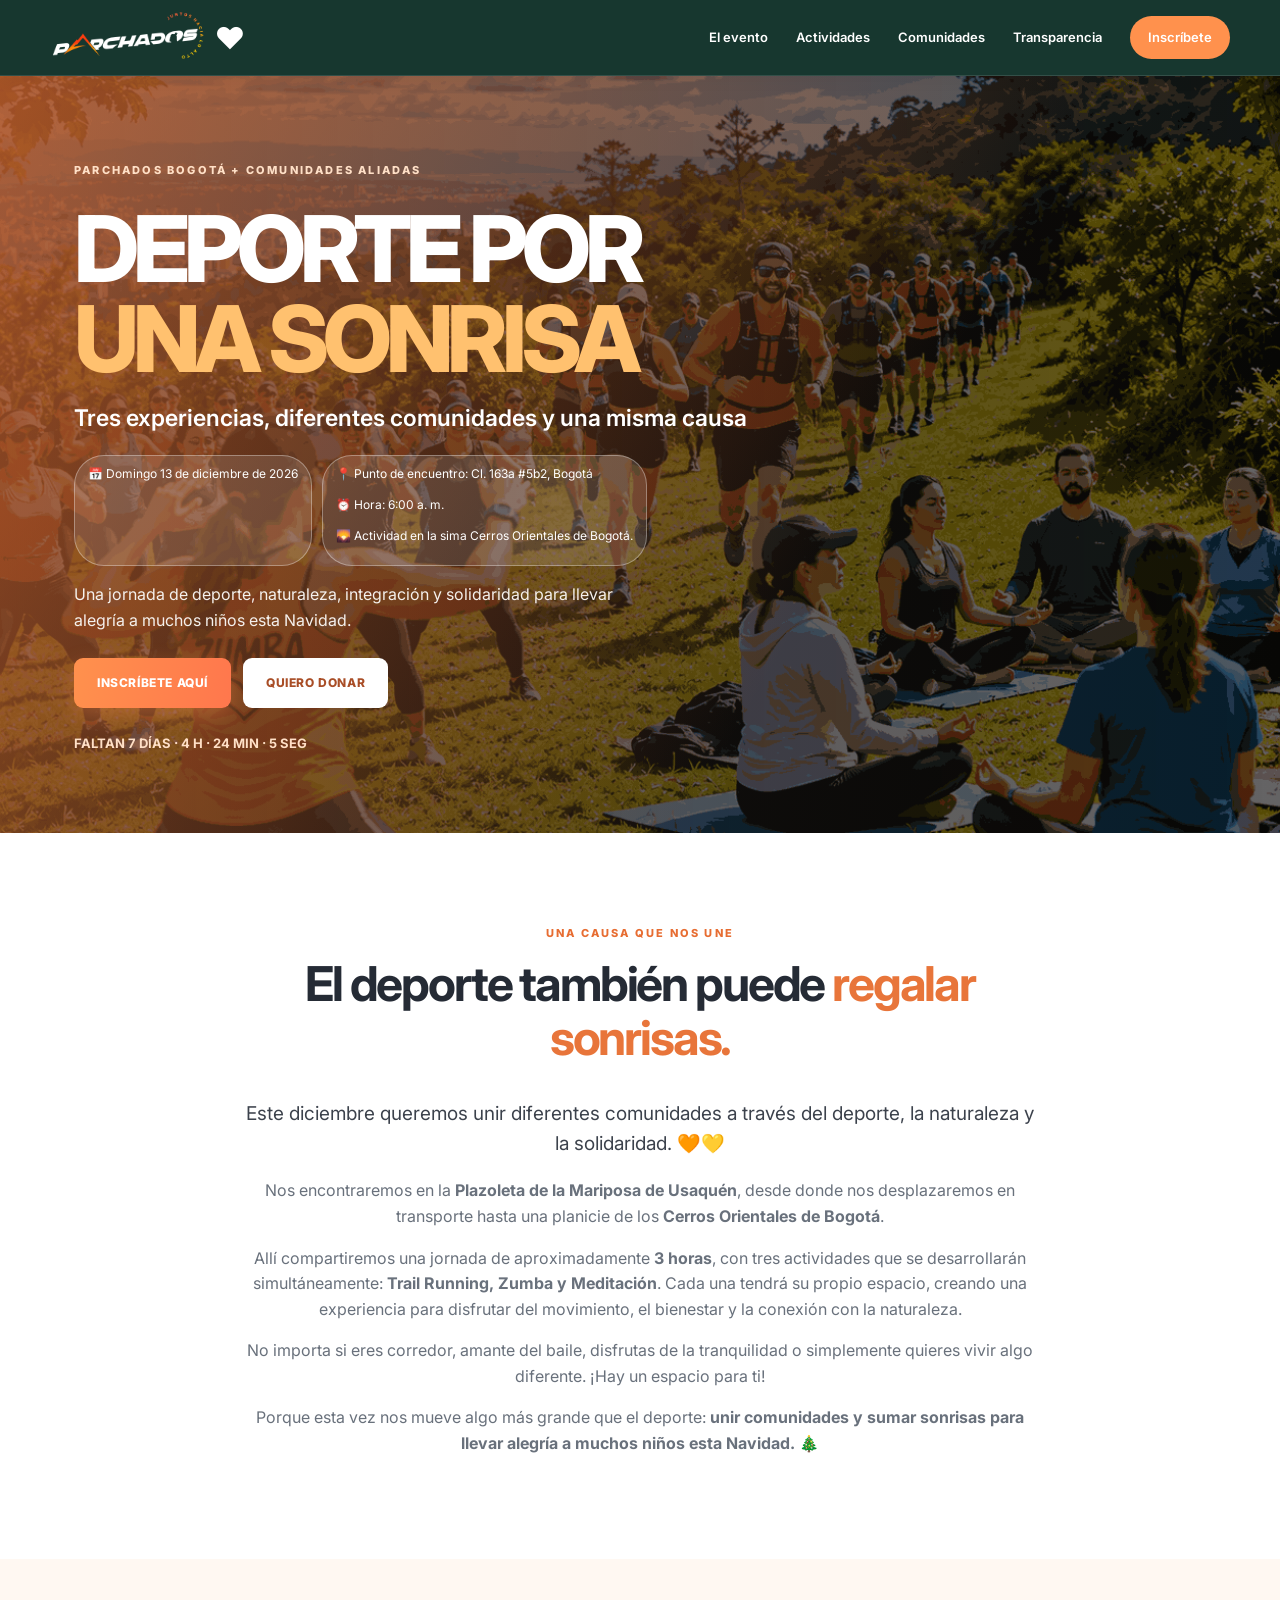
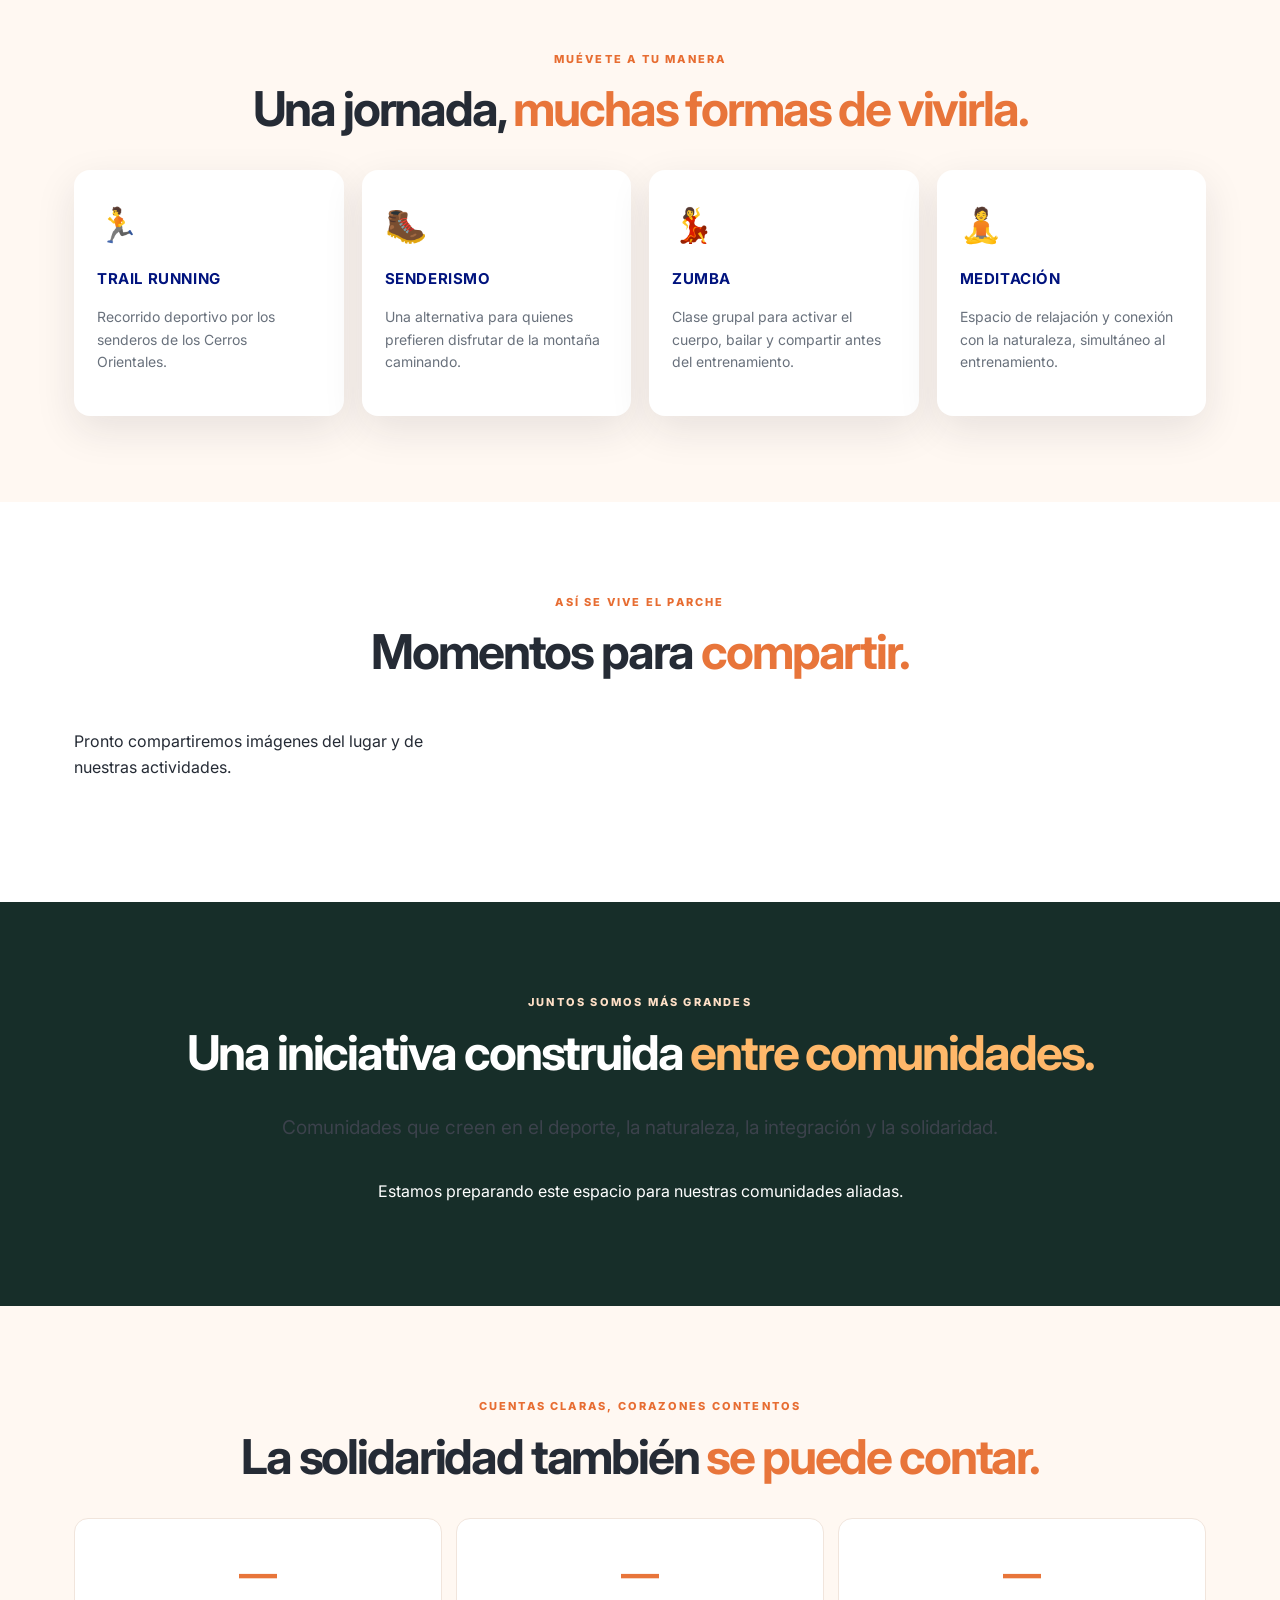
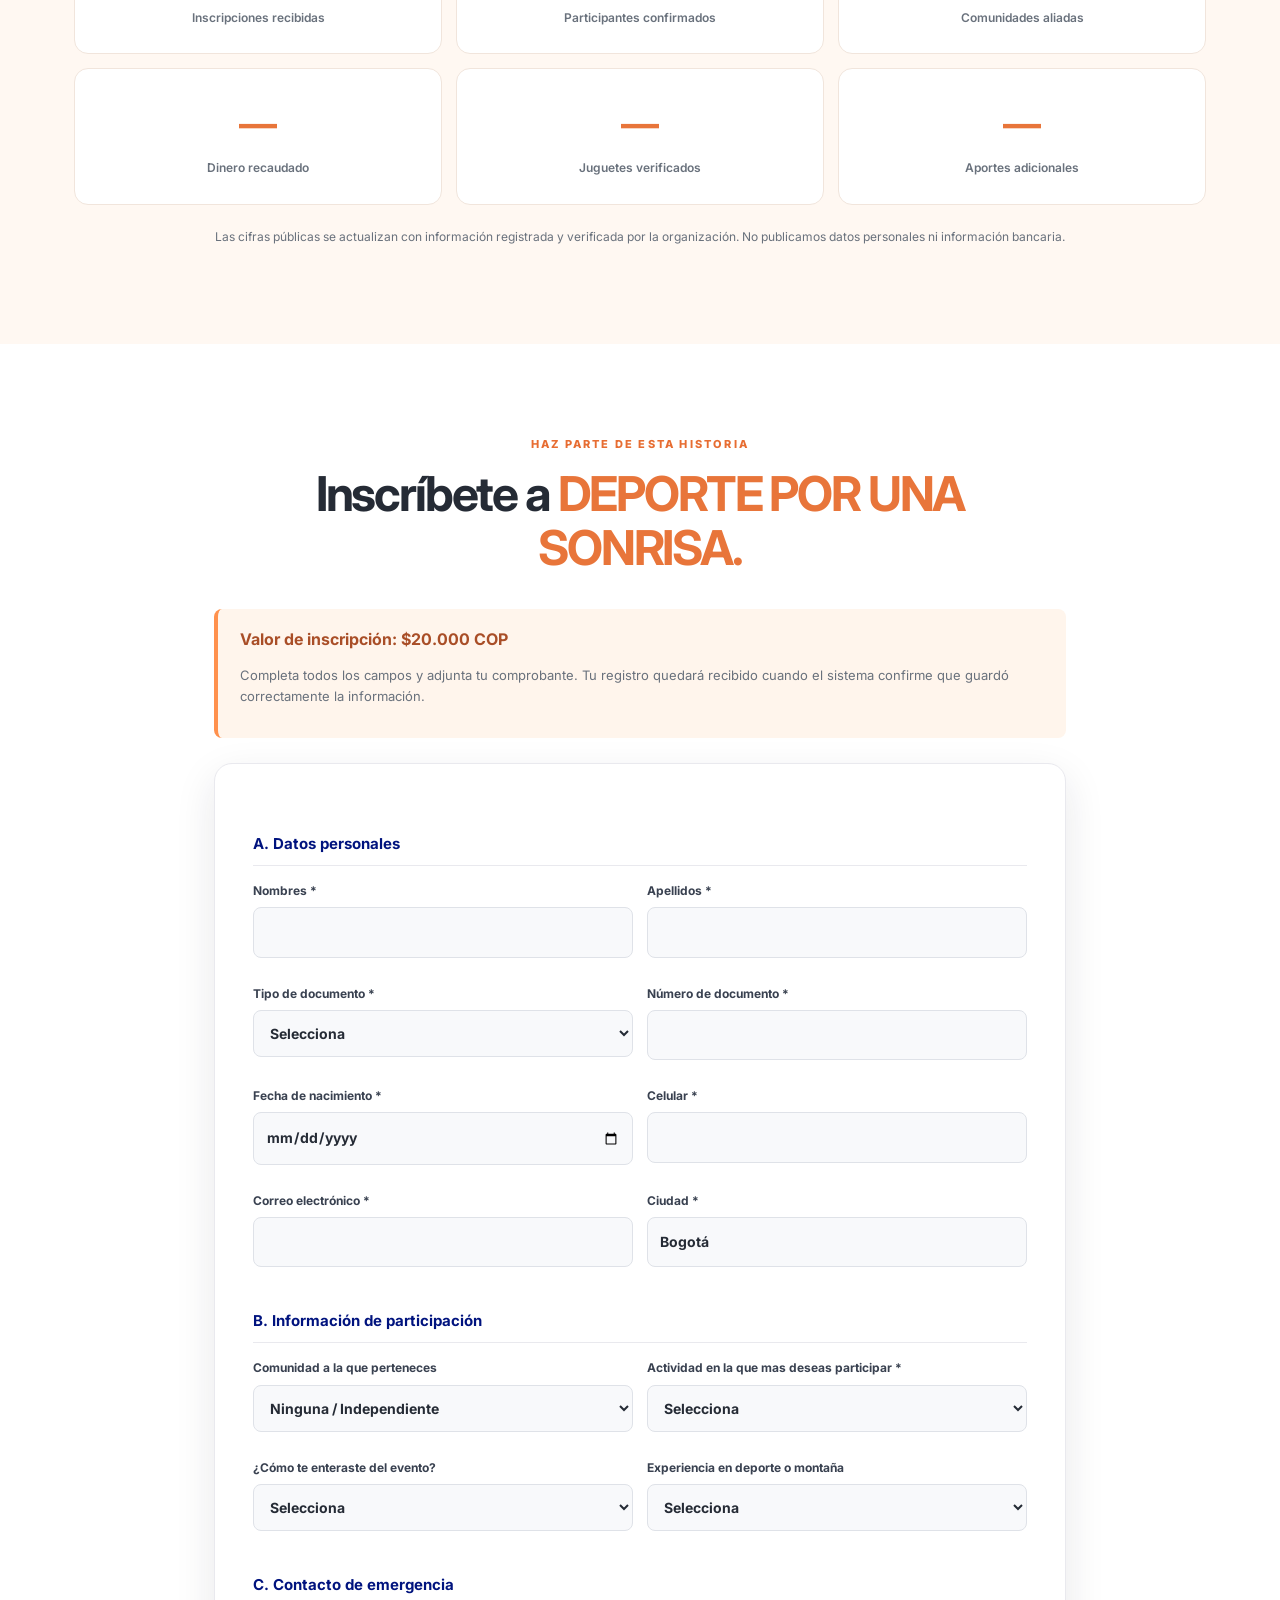
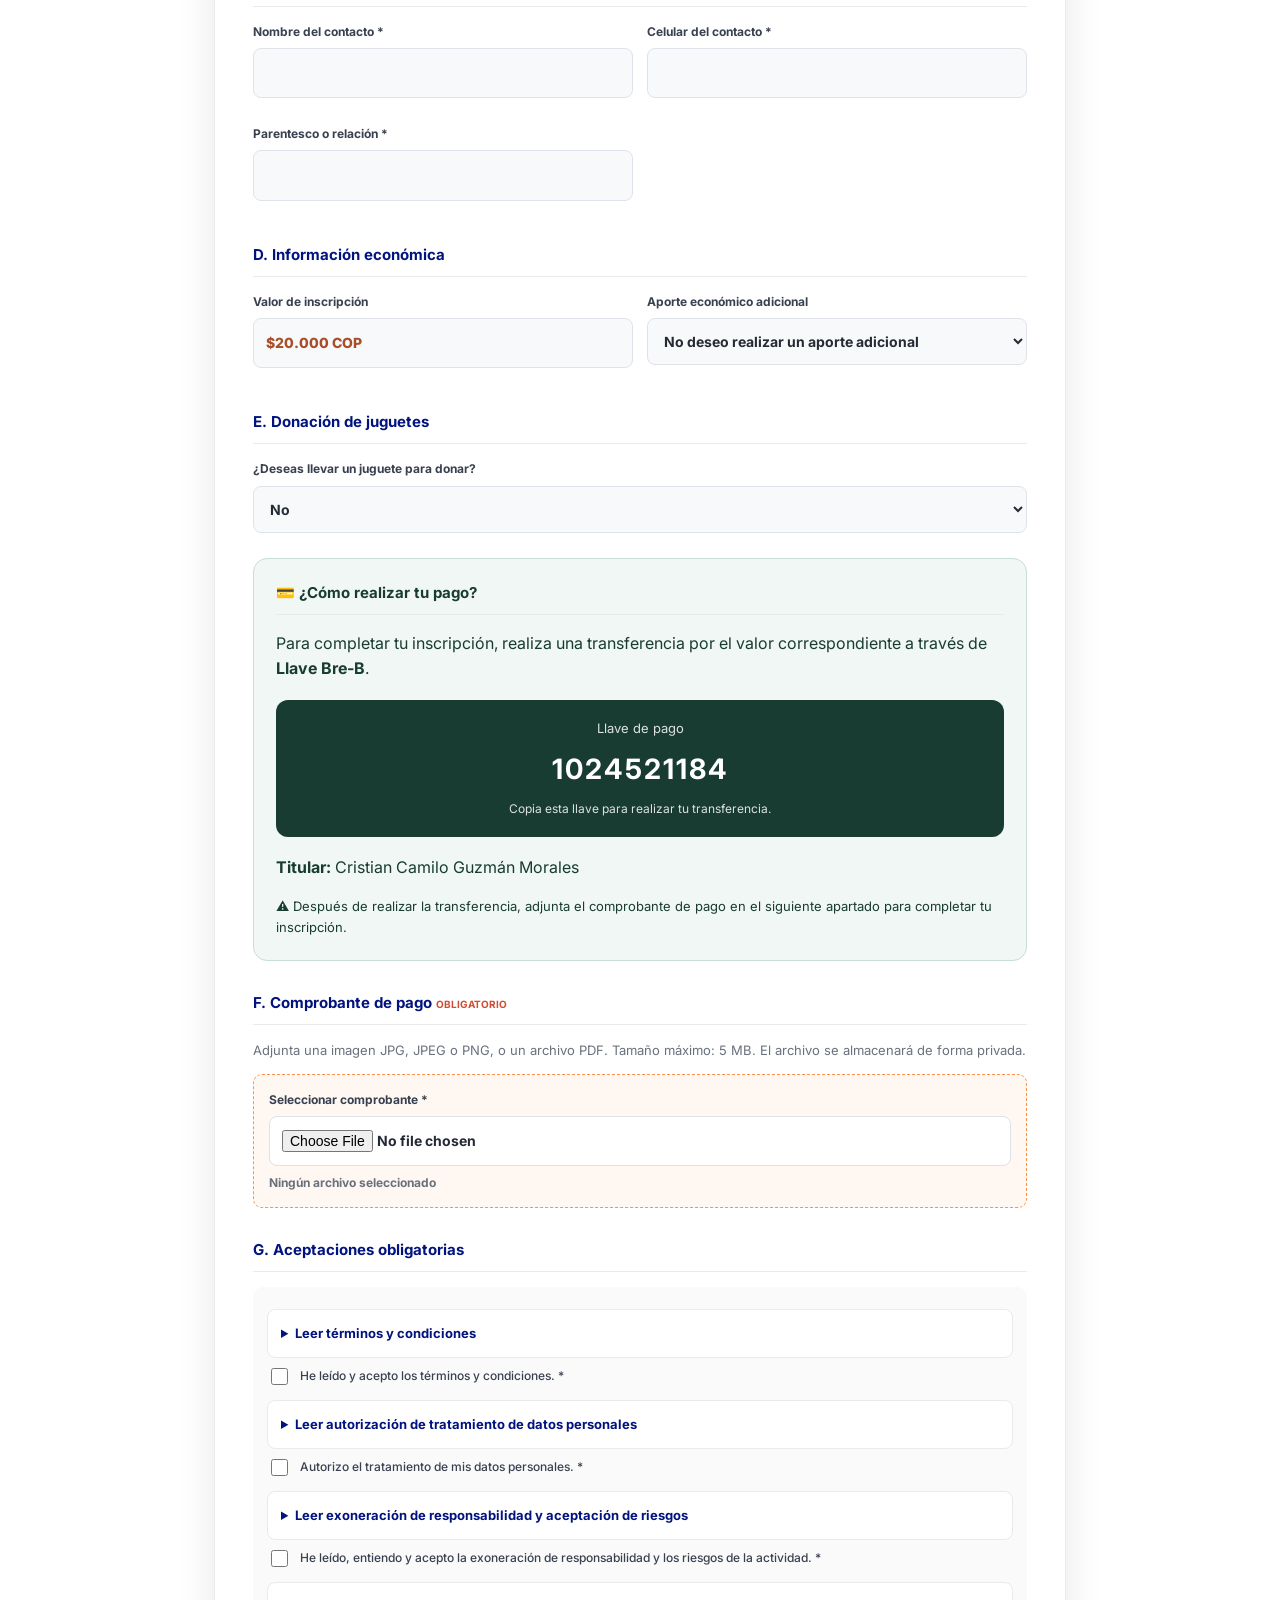
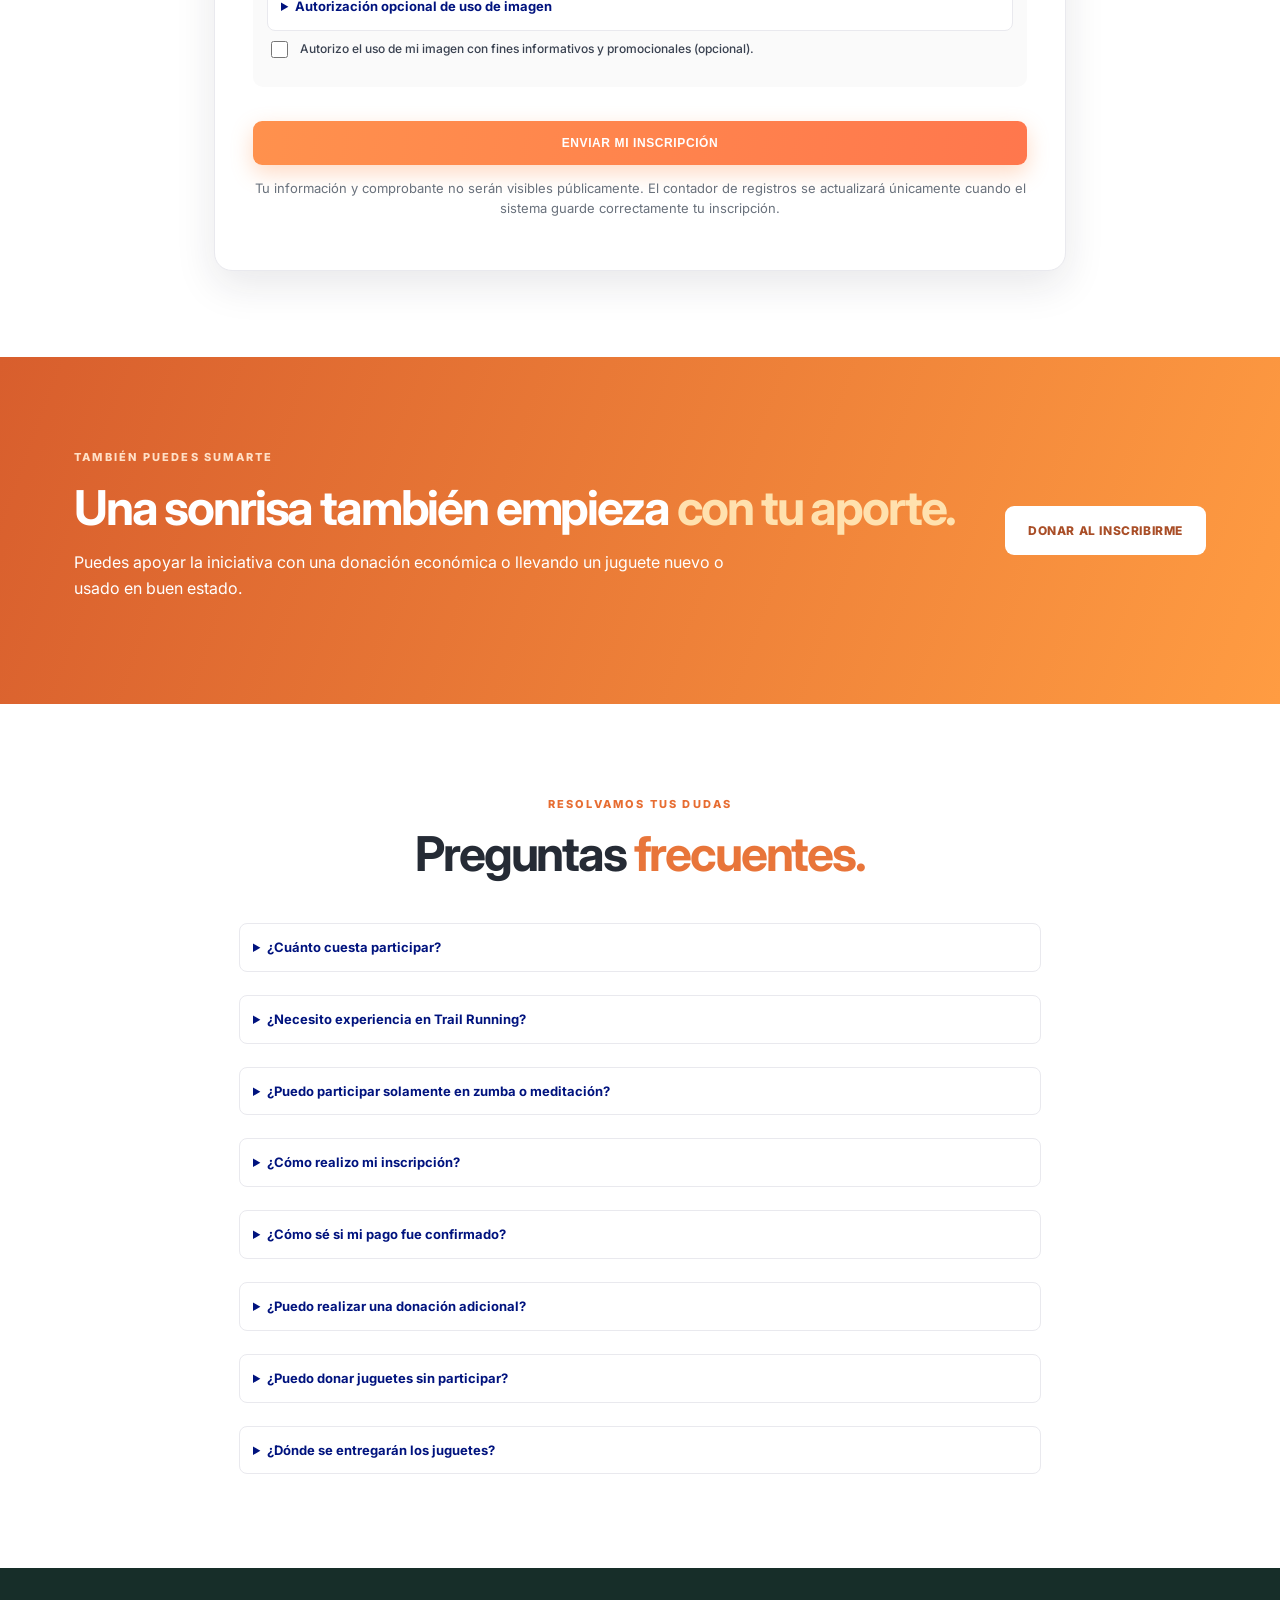
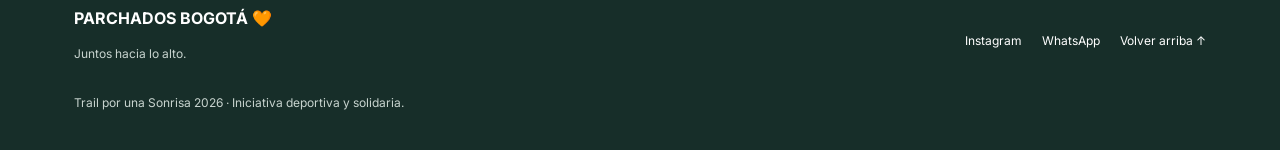
==== index.html @ d8703e7c "Add files via upload" ====
<!doctype html>
<html lang="es">
<head>
  <meta charset="utf-8">
  <meta name="viewport" content="width=device-width, initial-scale=1">
  <meta name="theme-color" content="#FF914D">
  <meta name="description" content="Trail por una Sonrisa 2026. Una carrera, muchas comunidades y cientos de sonrisas.">
  <!-- Vista previa al compartir -->
  <meta property="og:type" content="website">
  <meta property="og:url" content="https://parchadosbogota.github.io/Trail-por-una-Sonrisa/">
  <meta property="og:title" content="Deporte por una Sonrisa">
  <meta property="og:description" content="Una jornada de deporte, naturaleza, integración y solidaridad. ¡Únete y ayudemos a llevar alegría a muchos niños esta Navidad!">

  <meta property="og:image" content="https://parchadosbogota.github.io/Trail-por-una-Sonrisa/img/Deporte%20por%20una%20sonrisa.png">
  <meta property="og:image:width" content="1648">
  <meta property="og:image:height" content="928">
  <meta property="og:image:alt" content="Deporte por una Sonrisa">

  <meta name="twitter:card" content="summary_large_image">
  <meta name="twitter:title" content="Deporte por una Sonrisa">
  <meta name="twitter:description" content="Deporte, naturaleza y solidaridad unidos por una buena causa.">
  <meta name="twitter:image" content="https://parchadosbogota.github.io/Trail-por-una-Sonrisa/img/Deporte%20por%20una%20sonrisa.png">
  <title>Trail por una Sonrisa 2026 | Parchados</title>
  <link rel="preconnect" href="https://fonts.googleapis.com">
  <link href="https://fonts.googleapis.com/css2?family=Inter:wght@400;500;600;700;800&display=swap" rel="stylesheet">
  <link rel="stylesheet" href="styles.css">
  
</head>
<body>
<header class="site-header">
  <a href="#inicio" class="brand-logo">
  <img
    src="img/logo-parchados.png"
    alt="Parchados Bogotá"
    class="brand-image"
  >

  <span class="brand-heart" aria-label="Corazón rojo">❤️</span>
</a>
  <button class="menu-toggle" id="menuToggle" aria-label="Abrir menú">☰</button>
  <nav id="mainNav">
    <a href="#evento">El evento</a><a href="#actividades">Actividades</a><a href="#comunidades">Comunidades</a>
    <a href="#transparencia">Transparencia</a><a class="nav-cta" href="#inscripcion">Inscríbete</a>
  </nav>
</header>

<main>
<section class="hero" id="inicio">
  <div class="hero-shade"></div>
  <div class="hero-content">
    <span class="eyebrow">PARCHADOS BOGOTÁ + COMUNIDADES ALIADAS</span>
    <h1>DEPORTE POR<br><em>UNA SONRISA</em></h1>
    <p class="hero-tagline">Tres experiencias, diferentes comunidades y una misma causa</p>
    <div class="event-pills"><span>📅 Domingo 13 de diciembre de 2026</span><span><a 
  href="https://maps.app.goo.gl/niQhL4ymUJQnbpXP7"
  target="_blank"
  rel="noopener noreferrer"
  class="event-location"
>
  📍 Punto de encuentro: Cl. 163a #5b2, Bogotá
</a>
<p class="event-location-detail">
  ⏰ Hora: 6:00 a. m.
</p>
<p class="event-location-detail">
  🌄 Actividad en la sima Cerros Orientales de Bogotá.
</p></span></div>
    <p class="hero-copy">Una jornada de deporte, naturaleza, integración y solidaridad para llevar alegría a muchos niños esta Navidad.</p>
    <div class="hero-actions"><a class="btn btn-primary" href="#inscripcion">INSCRÍBETE AQUÍ</a><a class="btn btn-light" href="#donar">QUIERO DONAR</a></div>
    <div class="countdown" id="countdown" aria-live="polite">Cargando cuenta regresiva…</div>
  </div>
</section>

<section class="section intro" id="evento">
  <div class="section-heading"><span class="eyebrow orange">UNA CAUSA QUE NOS UNE</span><h2>El deporte también puede <em>regalar sonrisas.</em></h2></div>
  <p class="lead"> Este diciembre queremos unir diferentes comunidades a través del deporte,
    la naturaleza y la solidaridad. 🧡💛
  </p>

  <p>
    Nos encontraremos en la <strong>Plazoleta de la Mariposa de Usaquén</strong>,
    desde donde nos desplazaremos en transporte hasta una planicie de los
    <strong>Cerros Orientales de Bogotá</strong>.
  </p>

  <p>
    Allí compartiremos una jornada de aproximadamente <strong>3 horas</strong>,
    con tres actividades que se desarrollarán simultáneamente:
    <strong>Trail Running, Zumba y Meditación</strong>. Cada una tendrá su propio
    espacio, creando una experiencia para disfrutar del movimiento, el bienestar
    y la conexión con la naturaleza.
  </p>

  <p>
    No importa si eres corredor, amante del baile, disfrutas de la tranquilidad
    o simplemente quieres vivir algo diferente. ¡Hay un espacio para ti!
  </p>

  <p>
    Porque esta vez nos mueve algo más grande que el deporte:
    <strong>unir comunidades y sumar sonrisas para llevar alegría a muchos niños
    esta Navidad.</strong> 🎄
  </p>
</section>

<section class="section section-tint" id="actividades">
  <div class="section-heading"><span class="eyebrow orange">MUÉVETE A TU MANERA</span><h2>Una jornada, <em>muchas formas de vivirla.</em></h2></div>
  <div class="card-grid">
    <article class="activity-card"><div class="activity-icon">🏃</div><h3>TRAIL RUNNING</h3><p>Recorrido deportivo por los senderos de los Cerros Orientales.</p></article>
    <article class="activity-card"><div class="activity-icon">🥾</div><h3>SENDERISMO</h3><p>Una alternativa para quienes prefieren disfrutar de la montaña caminando.</p></article>
    <article class="activity-card"><div class="activity-icon">💃</div><h3>ZUMBA</h3><p>Clase grupal para activar el cuerpo, bailar y compartir antes del entrenamiento.</p></article>
    <article class="activity-card"><div class="activity-icon">🧘</div><h3>MEDITACIÓN</h3><p>Espacio de relajación y conexión con la naturaleza, simultáneo al entrenamiento.</p></article>
  </div>
</section>

<section class="section" id="galeria">
  <div class="section-heading"><span class="eyebrow orange">ASÍ SE VIVE EL PARCHE</span><h2>Momentos para <em>compartir.</em></h2></div>
  <div id="galleryGrid" class="gallery-grid"><p class="muted">Pronto compartiremos imágenes del lugar y de nuestras actividades.</p></div>
  <div id="gifSlider" class="gif-slider" aria-label="Galería de GIF"></div>
</section>

<section class="section section-dark" id="comunidades">
  <div class="section-heading"><span class="eyebrow">JUNTOS SOMOS MÁS GRANDES</span><h2>Una iniciativa construida <em>entre comunidades.</em></h2></div>
  <p class="lead">Comunidades que creen en el deporte, la naturaleza, la integración y la solidaridad.</p>
  <div id="communityGrid" class="community-grid"><p>Estamos preparando este espacio para nuestras comunidades aliadas.</p></div>
</section>

<section class="section stats-section" id="transparencia">
  <div class="section-heading"><span class="eyebrow orange">CUENTAS CLARAS, CORAZONES CONTENTOS</span><h2>La solidaridad también <em>se puede contar.</em></h2></div>
  <div class="stats-grid">
    <div class="stat"><strong id="statRegistered">—</strong><span>Inscripciones recibidas</span></div>
    <div class="stat"><strong id="statConfirmed">—</strong><span>Participantes confirmados</span></div>
    <div class="stat"><strong id="statCommunities">—</strong><span>Comunidades aliadas</span></div>
    <div class="stat"><strong id="statMoney">—</strong><span>Dinero recaudado</span></div>
    <div class="stat"><strong id="statToys">—</strong><span>Juguetes verificados</span></div>
    <div class="stat"><strong id="statExtra">—</strong><span>Aportes adicionales</span></div>
  </div>
      <p class="transparency-note">Las cifras públicas se actualizan con información registrada y verificada por la organización. No publicamos datos personales ni información bancaria.</p>
    </section>

    <section class="section registration-section" id="inscripcion">
      <div class="section-heading"><span class="eyebrow orange">HAZ PARTE DE ESTA HISTORIA</span><h2>Inscríbete a <em>DEPORTE POR UNA SONRISA.</em></h2></div>
      <div class="form-intro"><strong>Valor de inscripción: $20.000 COP</strong><p>Completa todos los campos y adjunta tu comprobante. Tu registro quedará recibido cuando el sistema confirme que guardó correctamente la información.</p></div>
      <form id="registrationForm" class="registration-form">
        <h3> A. Datos personales</h3>
        <div class="form-grid">
    <label>Nombres *
      <input
        name="first_name"
        required
        maxlength="80"
        autocomplete="given-name"
        oninput="this.value=this.value.replace(/[^a-zA-ZáéíóúÁÉÍÓÚñÑüÜ\s'-]/g,'')"
      >
    </label>

    <label>Apellidos *
      <input
        name="last_name"
        required
        maxlength="80"
        autocomplete="family-name"
        oninput="this.value=this.value.replace(/[^a-zA-ZáéíóúÁÉÍÓÚñÑüÜ\s'-]/g,'')"
      >
    </label>
    <label>Tipo de documento *
      <select name="document_type" required>
        <option value="">Selecciona</option>
        <option value="Cédula de ciudadanía">Cédula de ciudadanía</option>
        <option value="Tarjeta de identidad">Tarjeta de identidad</option>
        <option value="Cédula de extranjería">Cédula de extranjería</option>
        <option value="Pasaporte">Pasaporte</option>
      </select>
    </label>
    <label>Número de documento *
      <input
        name="document_number"
        type="text"
        inputmode="numeric"
        required
        maxlength="30"
        oninput="this.value=this.value.replace(/[^0-9]/g,'')"
      >
    </label>

    <label>Fecha de nacimiento *
      <input
        name="birth_date"
        id="birthDate"
        type="date"
        required
      >
    </label>

    <input type="hidden" name="age" id="calculatedAge">

    <label>Celular *
      <input
        name="phone"
        type="tel"
        inputmode="numeric"
        required
        maxlength="15"
        oninput="this.value=this.value.replace(/[^0-9]/g,'')"
      >
    </label>
      <label>Correo electrónico *<input name="email" type="email" required maxlength="150" autocomplete="email"></label>
      <label>Ciudad *<input name="city" required maxlength="80" value="Bogotá"></label>
    </div>
    <h3>B. Información de participación</h3>
    <div class="form-grid">
      <label>Comunidad a la que perteneces<select name="community_id" id="communitySelect"><option value="">Ninguna / Independiente</option></select></label>
      <label>Actividad en la que mas deseas participar *<select name="activity" required><option value="">Selecciona</option><option>Trail Running</option><option>Meditación</option><option>Zumba</option></select></label>
      <label>¿Cómo te enteraste del evento?<select name="discovery_source"><option value="">Selecciona</option><option>Instagram</option><option>TikTok</option><option>WhatsApp</option><option>Amigos o familiares</option><option>Comunidad aliada</option><option>Otro</option></select></label>
      <label>Experiencia en deporte o montaña<select name="experience"><option value="">Selecciona</option><option>Ninguna / principiante</option><option>Básica</option><option>Intermedia</option><option>Avanzada</option></select></label>
    </div>
    <h3>C. Contacto de emergencia</h3>
    <div class="form-grid">
    <label>Nombre del contacto *
      <input
        name="emergency_name"
        required
        maxlength="120"
        oninput="this.value=this.value.replace(/[^a-zA-ZáéíóúÁÉÍÓÚñÑüÜ\s'-]/g,'')"
      >
    </label>

    <label>Celular del contacto *
      <input
        name="emergency_phone"
        type="tel"
        inputmode="numeric"
        required
        maxlength="15"
        oninput="this.value=this.value.replace(/[^0-9]/g,'')"
      >
    </label>
      <label>Parentesco o relación *<input name="emergency_relationship" required maxlength="60"></label>
    </div>
    <h3>D. Información económica</h3>
    <div class="form-grid">
      <label>Valor de inscripción<input value="$20.000 COP" readonly></label>
      <label>Aporte económico adicional<select name="extra_donation" id="extraDonation"><option value="0">No deseo realizar un aporte adicional</option><option value="5000">$5.000 adicionales</option><option value="10000">$10.000 adicionales</option><option value="other">Otro valor</option></select></label>
      <label id="otherDonationWrap" class="hidden">Otro valor (COP)<input name="other_donation" id="otherDonation" type="number" min="1000" step="1000"></label>
    </div>
    <h3>E. Donación de juguetes</h3>
    <label>¿Deseas llevar un juguete para donar?<select name="toy_donation"><option value="No">No</option><option value="Sí, juguete nuevo">Sí, juguete nuevo</option><option value="Sí, juguete usado en buen estado">Sí, juguete usado en buen estado</option></select></label>
    <div class="payment-instructions">
    <h3>💳 ¿Cómo realizar tu pago?</h3>

    <p>
      Para completar tu inscripción, realiza una transferencia
      por el valor correspondiente a través de <strong>Llave Bre-B</strong>.
    </p>

    <div class="payment-key">
      <span>Llave de pago</span>
      <strong>1024521184</strong>
      <small>Copia esta llave para realizar tu transferencia.</small>
    </div>

    <p>
      <strong>Titular:</strong> Cristian Camilo Guzmán Morales
    </p>

    <p class="payment-warning">
      ⚠️ Después de realizar la transferencia, adjunta el comprobante
      de pago en el siguiente apartado para completar tu inscripción.
    </p>
  </div>
    <h3>F. Comprobante de pago <span class="required-label">OBLIGATORIO</span></h3>
    <p class="help-text">Adjunta una imagen JPG, JPEG o PNG, o un archivo PDF. Tamaño máximo: 5 MB. El archivo se almacenará de forma privada.</p>
    <label class="file-picker">Seleccionar comprobante *<input id="receipt" name="receipt" type="file" accept=".jpg,.jpeg,.png,.pdf,image/jpeg,image/png,application/pdf" required><span id="fileName">Ningún archivo seleccionado</span></label>
    <div id="receiptPreview" class="receipt-preview"></div>
    <h3>G. Aceptaciones obligatorias</h3>
    <div class="legal-box">
      <details><summary>Leer términos y condiciones</summary><p>La inscripción corresponde a la participación en Trail por una Sonrisa 2026, el domingo 13 de diciembre de 2026, en los Cerros Orientales de Bogotá, sector calle 153 hacia el Mirador El Chuscal. El valor de inscripción es de $20.000 COP. La organización podrá comunicar instrucciones logísticas y ajustes necesarios por canales oficiales. El participante se compromete a suministrar información veraz y seguir las indicaciones del equipo organizador.</p></details>
      <label class="check-row"><input type="checkbox" name="accept_terms" required><span>He leído y acepto los términos y condiciones. *</span></label>
      <details><summary>Leer autorización de tratamiento de datos personales</summary><p>Autorizo a Parchados Bogotá y a la organización de Trail por una Sonrisa 2026 a recolectar, almacenar y utilizar mis datos para gestionar la inscripción, verificar el pago, coordinar la actividad, atender situaciones logísticas y comunicar información relacionada con el evento, conforme a la Ley 1581 de 2012 y normas reglamentarias. Podré ejercer mis derechos como titular mediante los canales de contacto de la organización.</p></details>
      <label class="check-row"><input type="checkbox" name="accept_data" required><span>Autorizo el tratamiento de mis datos personales. *</span></label>
      <details><summary>Leer exoneración de responsabilidad y aceptación de riesgos</summary><p>Declaro que participo voluntariamente y que comprendo que el trail running, zumba y las actividades al aire libre implican riesgos inherentes, entre ellos caídas, resbalones, terrenos irregulares, cambios climáticos, agotamiento físico, contacto con flora o fauna y otros imprevistos propios del entorno natural. Declaro que evaluaré mi condición física, informaré oportunamente cualquier situación relevante para mi participación y seguiré las instrucciones de la organización y del personal encargado. Me comprometo a permanecer en los recorridos y zonas autorizadas, utilizar los elementos recomendados y no realizar conductas que pongan en riesgo mi integridad o la de otras personas. Entiendo que la organización adoptará medidas razonables de coordinación y prevención, pero que no es posible eliminar todos los riesgos propios de estas actividades. En el marco permitido por la legislación colombiana, acepto los riesgos inherentes y exonero a organizadores, guías y colaboradores por daños derivados de riesgos propios de la actividad, hechos imprevisibles, fuerza mayor o conductas atribuibles a mi propio incumplimiento, sin que esta aceptación elimine responsabilidades que legalmente no puedan excluirse ni cubra actuaciones dolosas o gravemente culposas. Confirmo que he leído y comprendido este documento.</p></details>
      <label class="check-row"><input type="checkbox" name="accept_waiver" required><span>He leído, entiendo y acepto la exoneración de responsabilidad y los riesgos de la actividad. *</span></label>
      <details><summary>Autorización opcional de uso de imagen</summary><p>Si autorizas, permites que la organización utilice fotografías o videos en los que aparezcas para divulgar y documentar el evento en redes sociales y medios digitales de Parchados Bogotá y comunidades aliadas. Esta autorización es opcional y no condiciona tu inscripción.</p></details>
      <label class="check-row"><input type="checkbox" name="accept_image"><span>Autorizo el uso de mi imagen con fines informativos y promocionales (opcional).</span></label>
    </div>
    <div class="form-notice" id="formNotice" role="status"></div>
    <button class="btn btn-primary submit-btn" id="submitButton" type="submit">ENVIAR MI INSCRIPCIÓN</button>
    <p class="privacy-note">Tu información y comprobante no serán visibles públicamente. El contador de registros se actualizará únicamente cuando el sistema guarde correctamente tu inscripción.</p>
  </form>
</section>

<section class="section donate-section" id="donar">
  <div><span class="eyebrow">TAMBIÉN PUEDES SUMARTE</span><h2>Una sonrisa también empieza <em>con tu aporte.</em></h2><p>Puedes apoyar la iniciativa con una donación económica o llevando un juguete nuevo o usado en buen estado.</p></div>
  <a class="btn btn-light" href="#inscripcion">DONAR AL INSCRIBIRME</a>
</section>

<section class="section faq-section" id="faq">
  <div class="section-heading"><span class="eyebrow orange">RESOLVAMOS TUS DUDAS</span><h2>Preguntas <em>frecuentes.</em></h2></div>
  <div id="faqList">
    <details><summary>¿Cuánto cuesta participar?</summary><p>El valor de inscripción es de $20.000 COP.</p></details>
    <details><summary>¿Necesito experiencia en Trail Running?</summary><p>No. Puedes seleccionar la actividad que mejor se adapte a ti y tu experiencia.</p></details>
    <details><summary>¿Puedo participar solamente en zumba o meditación?</summary><p>Sí. Selecciona la actividad correspondiente en el formulario.</p></details>
    <details><summary>¿Cómo realizo mi inscripción?</summary><p>Completa el formulario, adjunta el comprobante de pago y acepta los documentos requeridos.</p></details>
    <details><summary>¿Cómo sé si mi pago fue confirmado?</summary><p>Tu registro se recibe primero como pendiente. La organización revisará el comprobante y actualizará el estado.</p></details>
    <details><summary>¿Puedo realizar una donación adicional?</summary><p>Sí. Puedes añadir un aporte voluntario durante la inscripción.</p></details>
    <details><summary>¿Puedo donar juguetes sin participar?</summary><p>Comunícate con la organización para coordinar la entrega.</p></details>
    <details><summary>¿Dónde se entregarán los juguetes?</summary><p>La organización informará los detalles de la entrega a través de sus canales oficiales.</p></details>
  </div>
</section>
</main>

<footer class="site-footer">
  <div><strong>PARCHADOS BOGOTÁ 🧡</strong><p>Juntos hacia lo alto.</p></div>
  <div class="footer-links"><a href="https://www.instagram.com/parchadosbogota/" target="_blank" rel="noopener">Instagram</a><a href="https://wa.me/573202345522" target="_blank" rel="noopener">WhatsApp</a><a href="#inicio">Volver arriba ↑</a></div>
  <small>Trail por una Sonrisa 2026 · Iniciativa deportiva y solidaria.</small>
</footer>

<div class="modal" id="successModal" aria-hidden="true"><div class="modal-card"><div class="success-icon">✓</div><h2>¡Tu inscripción fue recibida!</h2><p>Gracias por sumarte a Trail por una Sonrisa.</p><p>Tu código de inscripción es:</p><strong id="registrationCode" class="registration-code"></strong><p>Tu comprobante será revisado por la organización. Cuando el pago sea validado, recibirás la confirmación definitiva.</p><button class="btn btn-primary" id="closeModal">ENTENDIDO</button></div></div>

<script src="config.js"></script>
<script src="app.js"></script>
<script>
document.addEventListener("DOMContentLoaded", function () {
  const birthDate = document.getElementById("birthDate");
  const calculatedAge = document.getElementById("calculatedAge");

  // Evitar fechas futuras
  const today = new Date();
  const localToday = [
    today.getFullYear(),
    String(today.getMonth() + 1).padStart(2, "0"),
    String(today.getDate()).padStart(2, "0")
  ].join("-");
  birthDate.max = localToday;

  birthDate.addEventListener("change", function () {
    if (!birthDate.value) {
      calculatedAge.value = "";
      return;
    }

    const nacimiento = new Date(birthDate.value + "T00:00:00");
    const hoy = new Date();

    if (nacimiento > hoy) {
      alert("La fecha de nacimiento no puede ser futura.");
      birthDate.value = "";
      calculatedAge.value = "";
      return;
    }

    let edad = hoy.getFullYear() - nacimiento.getFullYear();

    const noHaCumplido =
      hoy.getMonth() < nacimiento.getMonth() ||
      (hoy.getMonth() === nacimiento.getMonth() &&
       hoy.getDate() < nacimiento.getDate());

    if (noHaCumplido) {
      edad--;
    }

    calculatedAge.value = edad;
  });
});
</script>
</body>
</html>
---- styles.css ----
:root{--primary:#FF914D;--primary2:#ff774d;--blue:#00137e;--ink:#252b35;--muted:#69717c;--cream:#fff8f2;--line:#e9e9ee;--shadow:0 14px 40px rgba(27,34,48,.10)}
*{box-sizing:border-box}html{scroll-behavior:smooth}body{margin:0;font-family:Inter,Arial,sans-serif;color:var(--ink);line-height:1.6}a{color:inherit;text-decoration:none}.site-header{height:76px;padding:0 max(calc((100% - 1180px)/2),24px);display:flex;align-items:center;justify-content:space-between;background:#fff;position:sticky;top:0;z-index:20;box-shadow:0 2px 18px #1720330c}.brand{display:flex;align-items:center;gap:9px;font-weight:800;letter-spacing:.04em;color:var(--blue)}.brand-mark{font-size:28px}.brand small{display:block;font-size:9px;letter-spacing:.22em}.site-header nav{display:flex;align-items:center;gap:28px;font-size:13px;font-weight:600}.site-header nav a:hover{color:var(--primary2)}.nav-cta{background:var(--primary);color:#fff;padding:11px 18px;border-radius:30px}.menu-toggle{display:none;border:0;background:none;font-size:25px}.hero{min-height:650px;position:relative;display:flex;align-items:center;background: linear-gradient(90deg, rgba(25, 20, 18, 0.72), rgba(0, 0, 0, 0.58)),url('img/trail-hero.png') center/cover no-repeat;color:#fff}.hero-shade{position:absolute;inset:0;background:linear-gradient(120deg,#e66e31aa,transparent 65%)}.hero-content{position:relative;max-width:1180px;width:100%;margin:auto;padding:80px 24px}.eyebrow{font-size:11px;font-weight:800;letter-spacing:.2em;color:#ffe0c7}.eyebrow.orange{color:#e76d32}.hero h1{font-size:clamp(48px,8vw,92px);line-height:.98;letter-spacing:-.065em;margin:22px 0 16px;font-weight:800}.hero h1 em,.section-heading em,.donate-section em{font-style:normal;color:#ffc16f}.hero-tagline{font-size:clamp(17px,2vw,23px);font-weight:600;margin:0 0 18px}.event-pills{display:flex;flex-wrap:wrap;gap:10px}.event-pills span{background:#ffffff20;border:1px solid #ffffff55;border-radius:30px;padding:8px 13px;font-size:12px}.hero-copy{max-width:550px;color:#f5f1ed}.hero-actions{display:flex;gap:12px;flex-wrap:wrap;margin:25px 0}.btn{display:inline-flex;align-items:center;justify-content:center;border:0;border-radius:9px;padding:15px 23px;font-weight:800;font-size:12px;letter-spacing:.05em;cursor:pointer;transition:.2s}.btn:hover{transform:translateY(-2px);filter:brightness(1.04)}.btn-primary{background:linear-gradient(100deg,var(--primary),var(--primary2));color:#fff;box-shadow:0 8px 22px #ff914d55}.btn-light{background:#fff;color:#a94e27}.countdown{font-size:13px;font-weight:700;color:#ffe0c7}.section{padding:86px 24px;max-width:1180px;margin:auto}.section-tint{max-width:none;background:var(--cream);padding-left:max(calc((100% - 1132px)/2),24px);padding-right:max(calc((100% - 1132px)/2),24px)}.section-heading{text-align:center;margin-bottom:34px}.section-heading h2,.donate-section h2{font-size:clamp(30px,4vw,48px);line-height:1.12;letter-spacing:-.045em;margin:12px 0}.section-heading em{color:#e8753a}.intro{max-width:850px;text-align:center}.intro p{color:var(--muted)}.intro .lead,.lead{font-size:19px;color:#3c424c}.card-grid{display:grid;grid-template-columns:repeat(4,1fr);gap:18px}.activity-card{background:#fff;padding:28px 23px;border-radius:16px;box-shadow:var(--shadow);min-height:220px}.activity-icon{font-size:34px}.activity-card h3{font-size:15px;color:var(--blue);letter-spacing:.04em}.activity-card p{font-size:14px;color:var(--muted)}.gallery-grid{display:grid;grid-template-columns:repeat(3,1fr);gap:14px}.gallery-grid img{width:100%;height:220px;object-fit:cover;border-radius:12px;cursor:zoom-in}.gif-slider{display:flex;gap:14px;overflow-x:auto;margin-top:20px}.gif-slider img{height:150px;max-width:230px;border-radius:10px;object-fit:cover}.section-dark{max-width:none;background:#172e29;color:#fff;text-align:center;padding-left:max(calc((100% - 1132px)/2),24px);padding-right:max(calc((100% - 1132px)/2),24px)}.section-dark .section-heading em{color:#ffb86a}.community-grid{display:flex;flex-wrap:wrap;gap:28px;justify-content:center;align-items:center}.community-item{width:145px;color:#fff;font-weight:700;font-size:13px}.community-item img{width:100px;height:100px;object-fit:contain;background:#fff;border-radius:15px;padding:10px;display:block;margin:0 auto 10px}.stats-section{max-width:none;background:#fff8f2;padding-left:max(calc((100% - 1132px)/2),24px);padding-right:max(calc((100% - 1132px)/2),24px)}.stats-grid{display:grid;grid-template-columns:repeat(3,1fr);gap:14px}.stat{background:#fff;border:1px solid #f1e5dc;border-radius:14px;padding:24px;text-align:center}.stat strong{display:block;font-size:clamp(25px,4vw,38px);color:#e8753a}.stat span{font-size:12px;color:var(--muted);font-weight:600}.transparency-note{text-align:center;color:var(--muted);font-size:12px;margin-top:22px}.registration-section{max-width:900px}.form-intro{background:#fff5ec;border-left:4px solid var(--primary);padding:18px 22px;border-radius:8px;margin-bottom:25px}.form-intro strong{color:#a94e27}.form-intro p,.help-text,.privacy-note{font-size:13px;color:var(--muted)}.registration-form{background:#fff;border:1px solid var(--line);border-radius:18px;padding:clamp(18px,4vw,38px);box-shadow:var(--shadow)}.registration-form h3{font-size:15px;color:var(--blue);margin:30px 0 15px;padding-bottom:9px;border-bottom:1px solid var(--line)}.form-grid{display:grid;grid-template-columns:1fr 1fr;gap:14px}.registration-form label{display:flex;flex-direction:column;gap:7px;font-size:12px;font-weight:700;color:#394150;margin-bottom:12px}.registration-form input,.registration-form select{width:100%;border:1px solid #dfe2e8;background:#f8f9fb;padding:13px 12px;border-radius:8px;font:inherit;font-size:14px;color:var(--ink);min-height:46px}.registration-form input:focus,.registration-form select:focus{outline:2px solid #ff914d55;border-color:var(--primary);background:#fff}.registration-form input[readonly]{color:#a94e27;font-weight:800}.required-label{color:#d04c32;font-size:10px}.file-picker{border:1px dashed var(--primary);background:#fff8f2;padding:15px;border-radius:9px}.file-picker input{background:#fff}.file-picker span{font-size:12px;color:var(--muted)}.receipt-preview img{max-width:180px;max-height:180px;object-fit:contain;border:1px solid var(--line);border-radius:8px;margin:8px 0}.legal-box{background:#fafafa;padding:14px;border-radius:10px}.legal-box details,#faqList details{border:1px solid var(--line);border-radius:8px;padding:13px;margin:8px 0;background:#fff}.legal-box summary,#faqList summary{font-size:13px;font-weight:700;cursor:pointer;color:var(--blue)}.legal-box details p,#faqList details p{font-size:12px;color:var(--muted);line-height:1.7}.check-row{display:flex!important;flex-direction:row!important;align-items:flex-start;gap:9px!important;font-weight:500!important}.check-row input{width:17px;height:17px;min-height:17px;margin-top:2px;accent-color:var(--primary)}.submit-btn{width:100%;margin-top:20px}.form-notice{font-size:13px;margin-top:14px}.form-notice.error{color:#b42318}.form-notice.success{color:#137547}.privacy-note{text-align:center}.hidden{display:none!important}.donate-section{max-width:none;background:linear-gradient(110deg,#d85e2d,#ff9c42);color:#fff;display:flex;align-items:center;justify-content:space-between;gap:30px;padding-left:max(calc((100% - 1132px)/2),24px);padding-right:max(calc((100% - 1132px)/2),24px)}.donate-section em{color:#ffe1ae}.donate-section p{max-width:650px}.faq-section{max-width:850px}#faqList{display:grid;gap:7px}.site-footer{background:#172e29;color:#fff;padding:38px max(calc((100% - 1132px)/2),24px);display:grid;grid-template-columns:1fr auto;gap:18px}.site-footer p,.site-footer small{color:#c8d4cf;font-size:12px}.footer-links{display:flex;gap:20px;align-items:center;font-size:12px}.site-footer small{grid-column:1/-1}.modal{position:fixed;inset:0;background:#101827b8;display:none;align-items:center;justify-content:center;padding:20px;z-index:50}.modal.show{display:flex}.modal-card{background:#fff;border-radius:18px;padding:30px;max-width:450px;width:100%;text-align:center}.success-icon{width:55px;height:55px;border-radius:50%;background:#e5f7ed;color:#16834b;font-size:32px;display:grid;place-items:center;margin:auto}.registration-code{display:block;background:#fff4e9;color:#a94e27;padding:12px;border-radius:8px;font-size:22px;letter-spacing:.08em}.modal-card p{font-size:13px;color:var(--muted)}@media(max-width:800px){.site-header nav{display:none;position:absolute;top:76px;left:0;right:0;background:#fff;padding:20px;flex-direction:column;align-items:stretch;box-shadow:var(--shadow)}.site-header nav.open{display:flex}.menu-toggle{display:block}.card-grid{grid-template-columns:repeat(2,1fr)}.stats-grid{grid-template-columns:repeat(2,1fr)}.hero{min-height:610px}.donate-section{display:block}.donate-section .btn{margin-top:15px}}@media(max-width:520px){.section{padding-top:62px;padding-bottom:62px}.hero-content{padding-top:65px;padding-bottom:65px}.hero h1{font-size:51px}.card-grid,.form-grid,.gallery-grid{grid-template-columns:1fr}.activity-card{min-height:0}.stats-grid{grid-template-columns:1fr 1fr;gap:8px}.stat{padding:17px 8px}.stat span{font-size:10px}.site-footer{grid-template-columns:1fr}.footer-links{flex-wrap:wrap}.site-footer small{grid-column:auto}.registration-form{padding:18px}.event-pills{display:grid;justify-items:start}}
/* LOGOS DE COMUNIDADES: SIN RECUADROS */
.community-item img {
    width: 120px;
    height: 120px;
    object-fit: contain;
    background: transparent !important;
    border: none !important;
    border-radius: 0 !important;
    box-shadow: none !important;
    padding: 0 !important;
    display: block;
    margin: 0 auto 12px;
}

/* Contenedor de cada comunidad */
.community-item {
    background: transparent !important;
    border: none !important;
    box-shadow: none !important;
    padding: 10px;
}

/* Nombre de la comunidad */
.community-item div {
    color: #ffffff;
    font-weight: 600;
    text-align: center;
}

/* LOGO PARCHADOS + CORAZÓN ROJO */

.brand-logo {
  display: flex;
  align-items: center;
  gap: 10px;
  text-decoration: none;
}

.brand-image {
  width: 155px;
  height: auto;
  object-fit: contain;
}

.brand-heart {
  font-size: 30px;
  line-height: 1;
}

/* VERSIÓN CELULAR */

@media (max-width: 768px) {
  .brand-logo {
    gap: 7px;
  }

  .brand-image {
    width: 135px;
  }

  .brand-heart {
    font-size: 25px;
  }
}

/* ENCABEZADO VERDE PARCHADOS */

.site-header {
  background-color: #17372f !important;
  border-bottom: 1px solid rgba(255, 255, 255, 0.12);
}

/* Enlaces del menú */
.site-header a {
  color: #ffffff;
}

/* Botón del menú en celular */
.site-header .menu-toggle,
.site-header .nav-toggle {
  color: #ffffff;
}

/* Icono de las tres líneas */
.site-header button svg {
  color: #ffffff;
  stroke: #ffffff;
}

/* Mantener el botón de inscripción naranja */
.site-header .btn,
.site-header .button {
  color: #ffffff;
}

/* MENÚ DESPLEGABLE EN CELULARES */
@media (max-width: 768px) {

  .site-header nav,
  .site-header .nav-menu,
  .site-header .nav-links,
  .site-header .mobile-menu {
    background-color: #17372f !important;
  }

  .site-header nav a,
  .site-header .nav-menu a,
  .site-header .nav-links a,
  .site-header .mobile-menu a {
    color: #ffffff !important;
  }

  .site-header nav a:hover,
  .site-header .nav-menu a:hover {
    color: #ff914d !important;
  }
}

.payment-instructions {
  background: #f0f7f4;
  border: 1px solid #c8ded5;
  border-radius: 14px;
  padding: 22px;
  margin: 25px 0;
  color: #193c32;
}

.payment-instructions h3 {
  color: #193c32;
  margin-top: 0;
}

.payment-key {
  background: #193c32;
  color: white;
  padding: 18px;
  border-radius: 12px;
  text-align: center;
  margin: 18px 0;
  display: flex;
  flex-direction: column;
  gap: 8px;
}

.payment-key span {
  font-size: 13px;
  opacity: 0.85;
}

.payment-key strong {
  font-size: 28px;
  letter-spacing: 2px;
  color: #ffffff;
}

.payment-key small {
  font-size: 12px;
  opacity: 0.85;
}

.payment-warning {
  font-size: 13px;
  margin-bottom: 0;
}
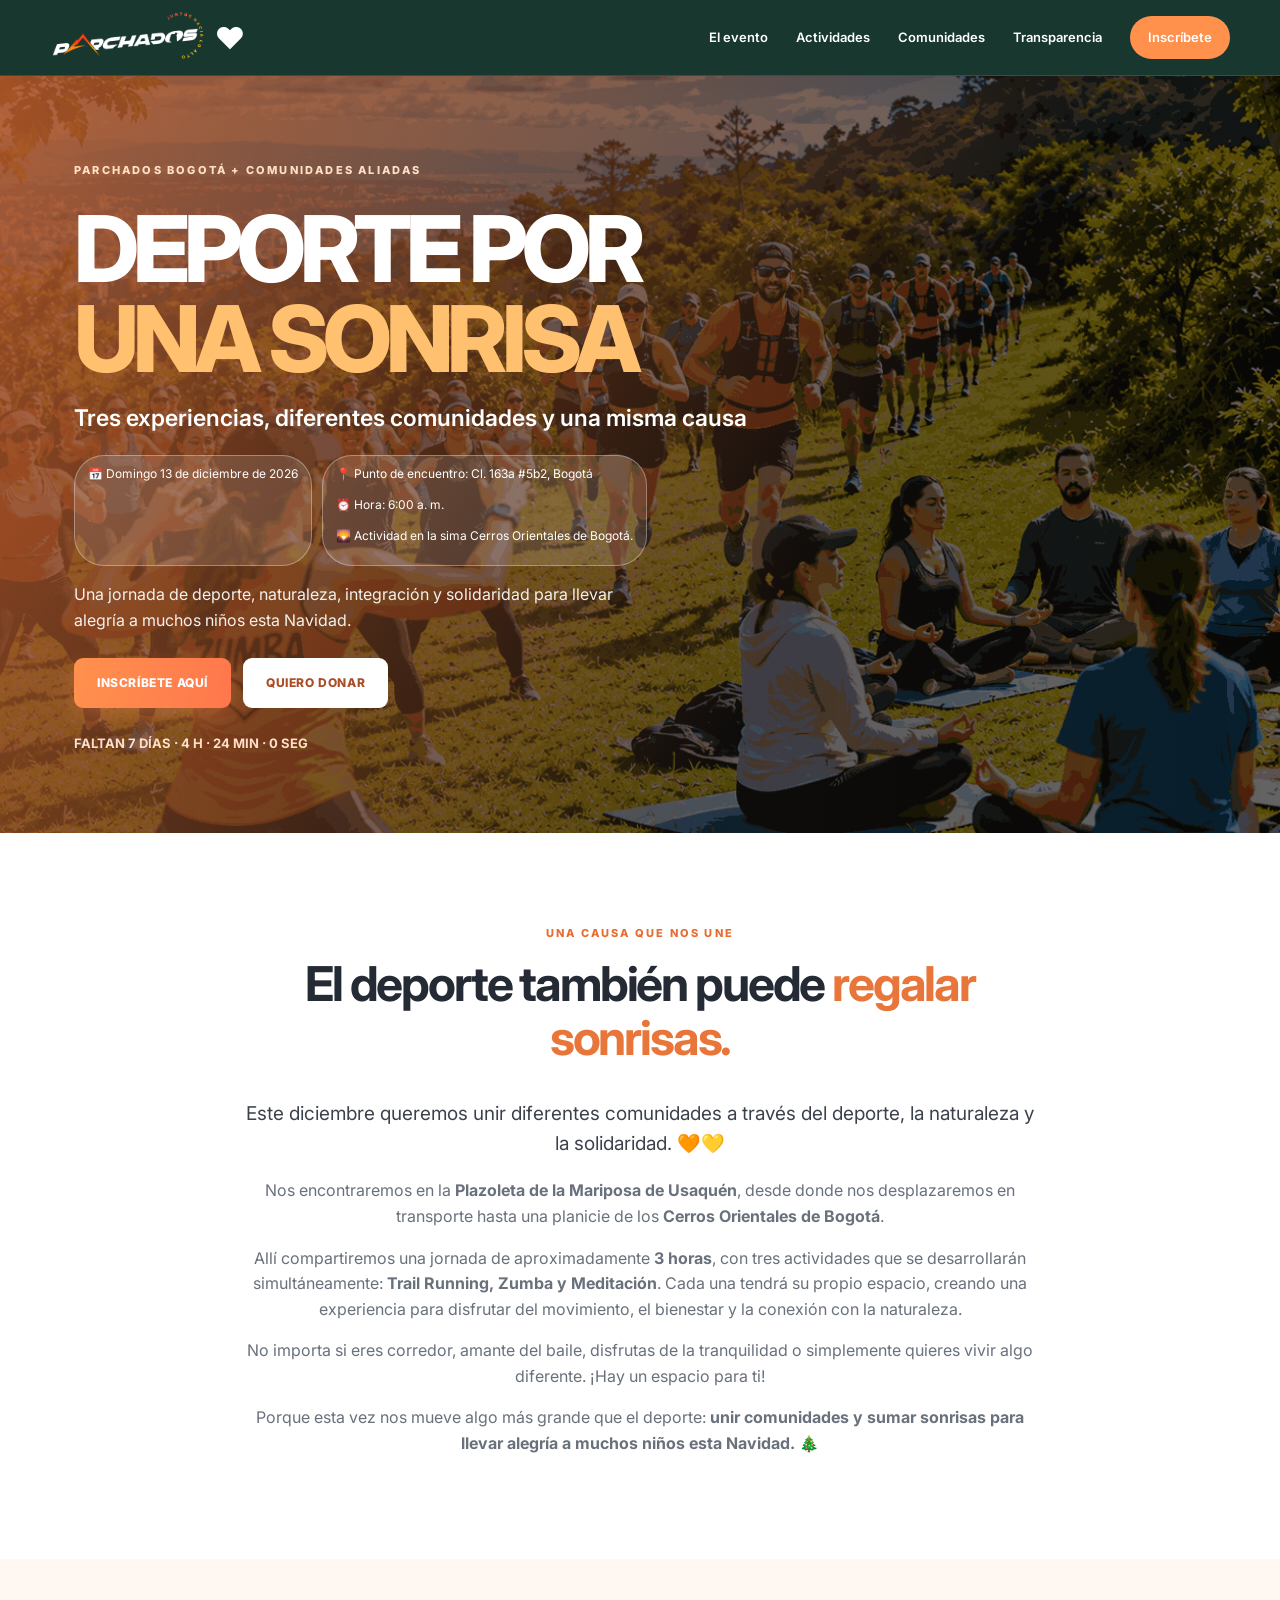
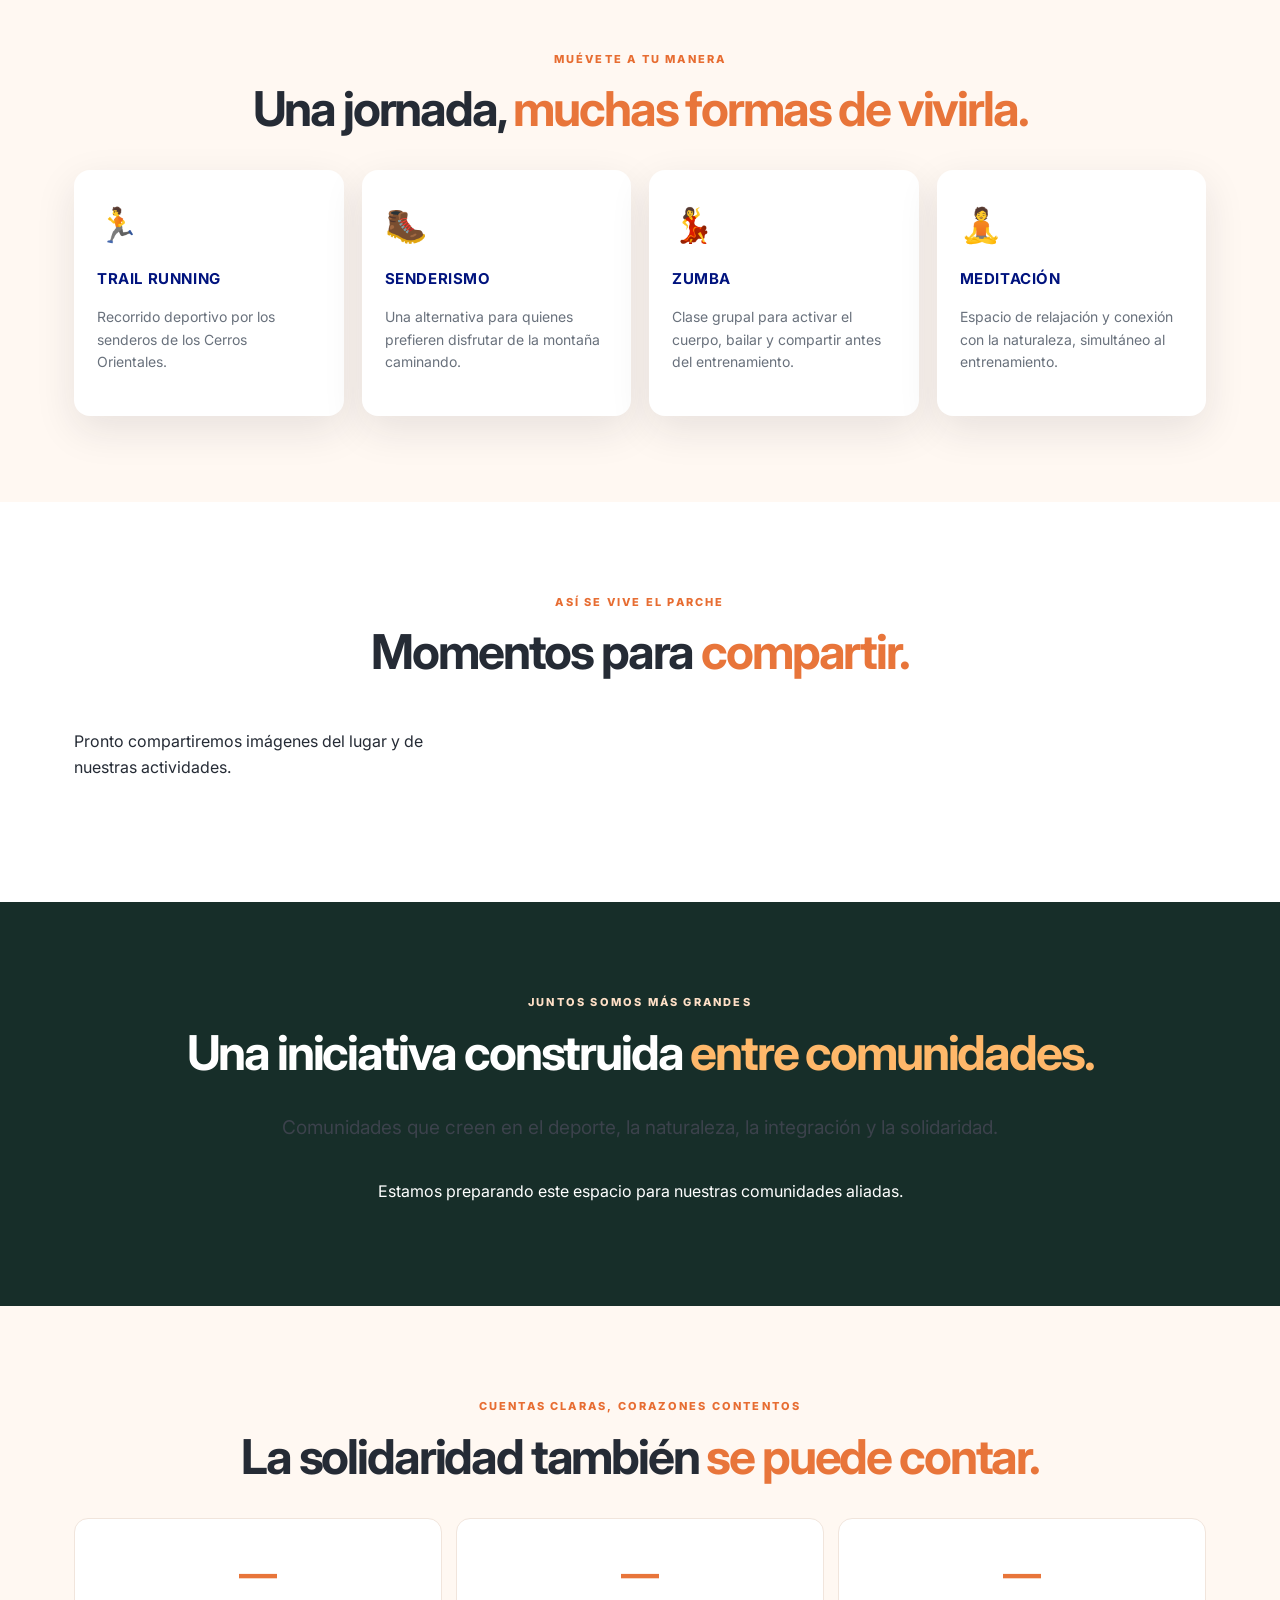
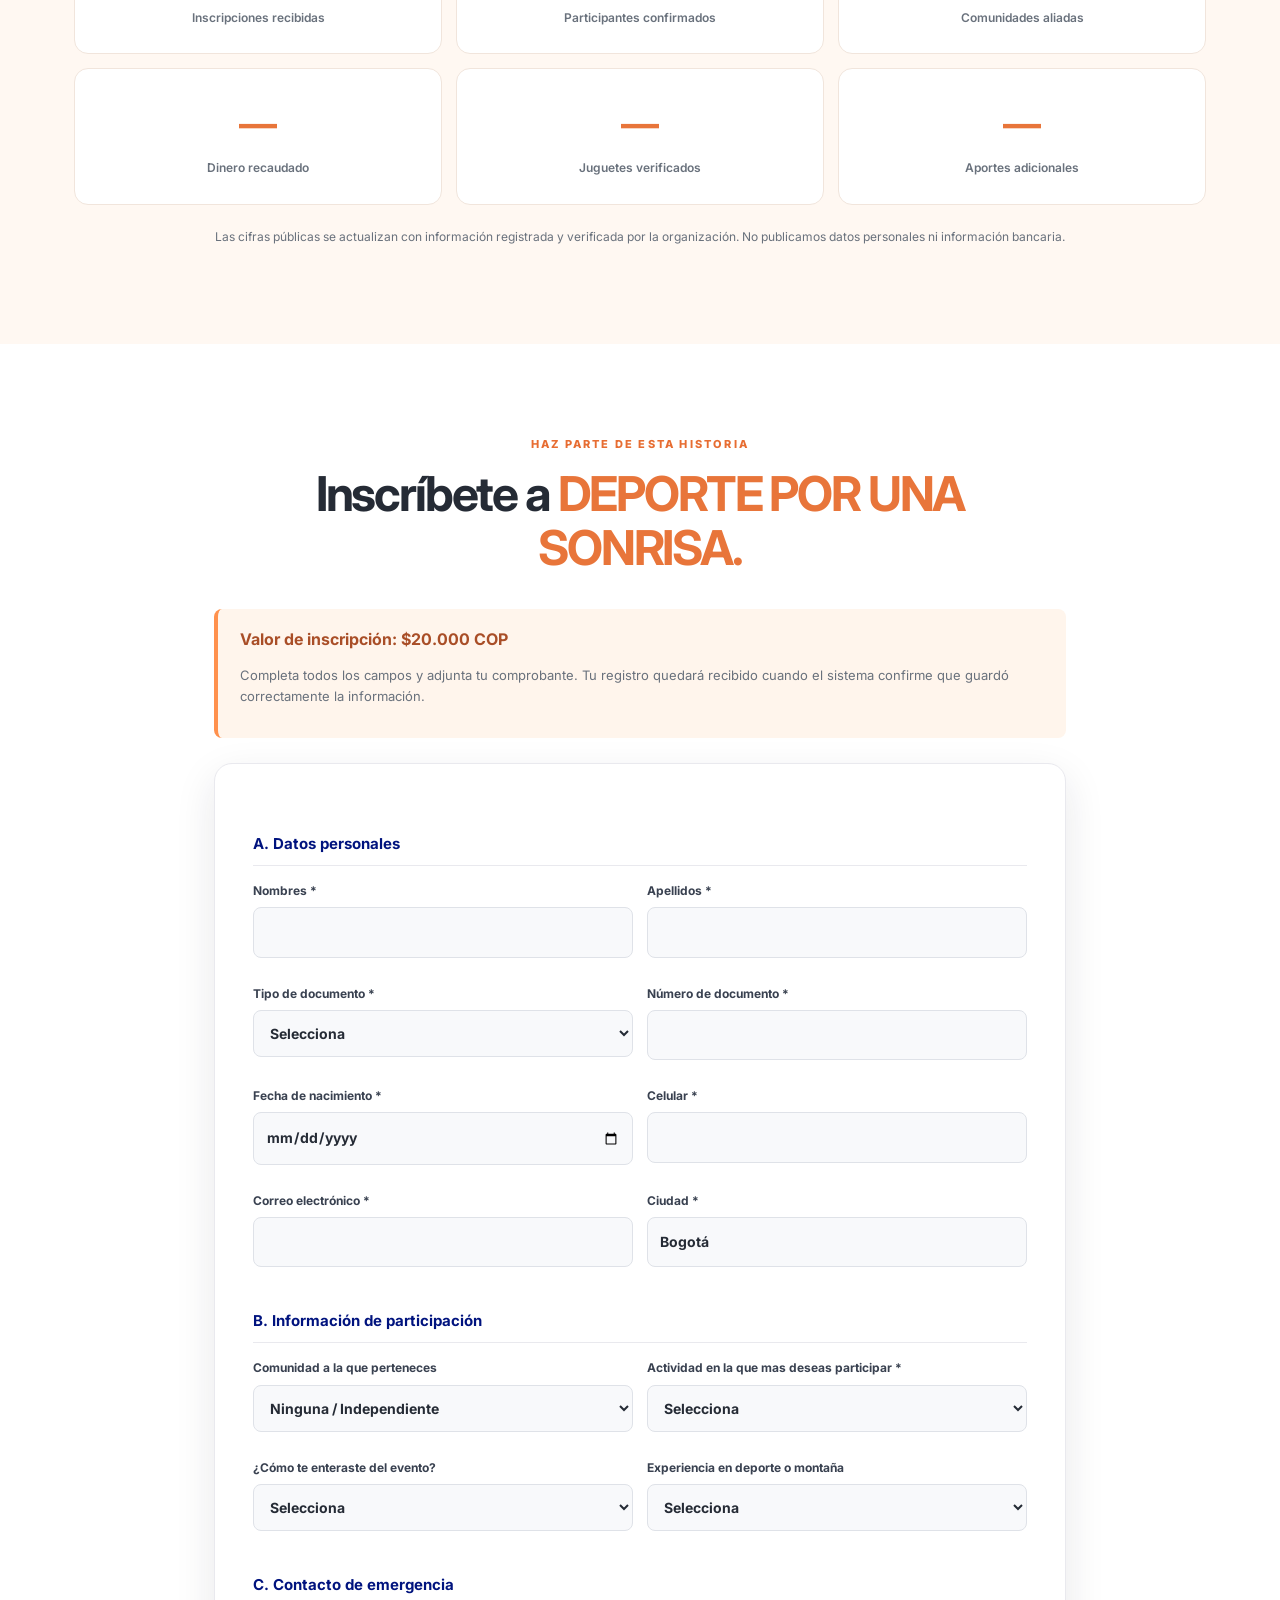
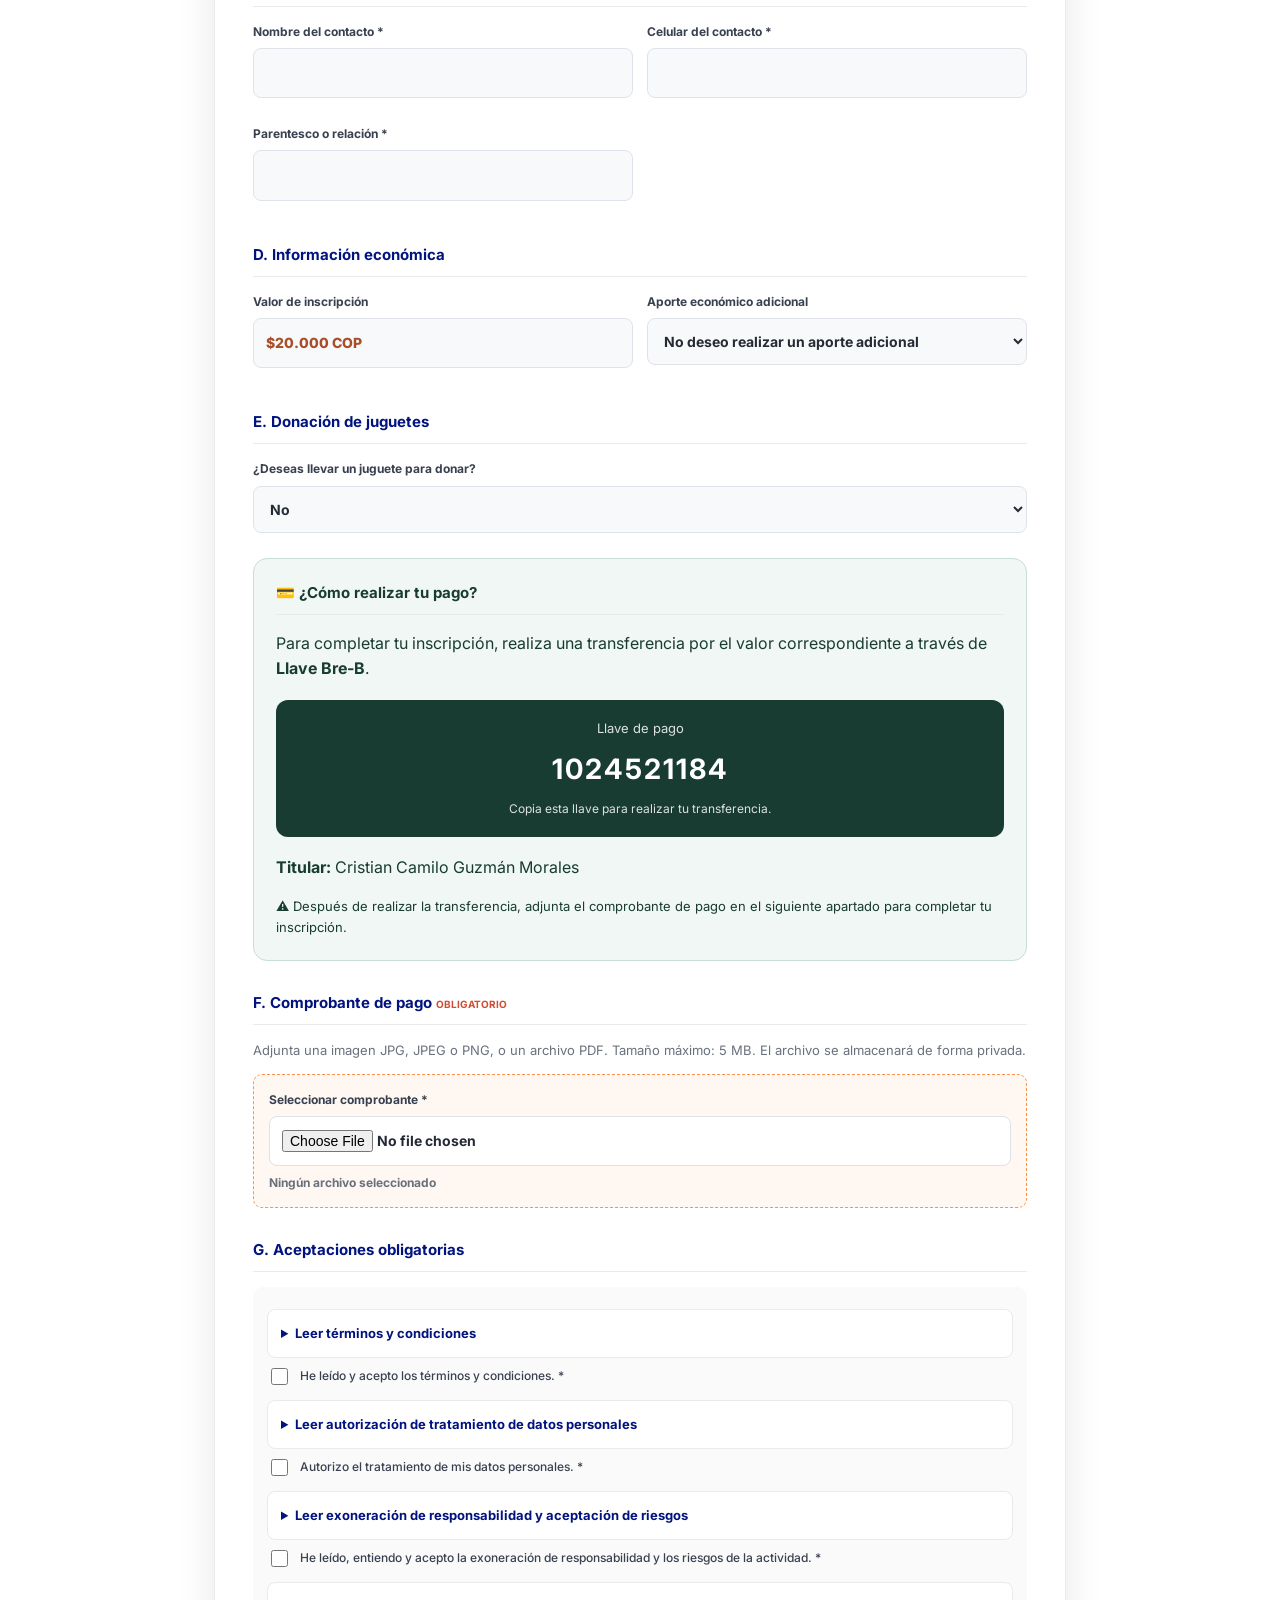
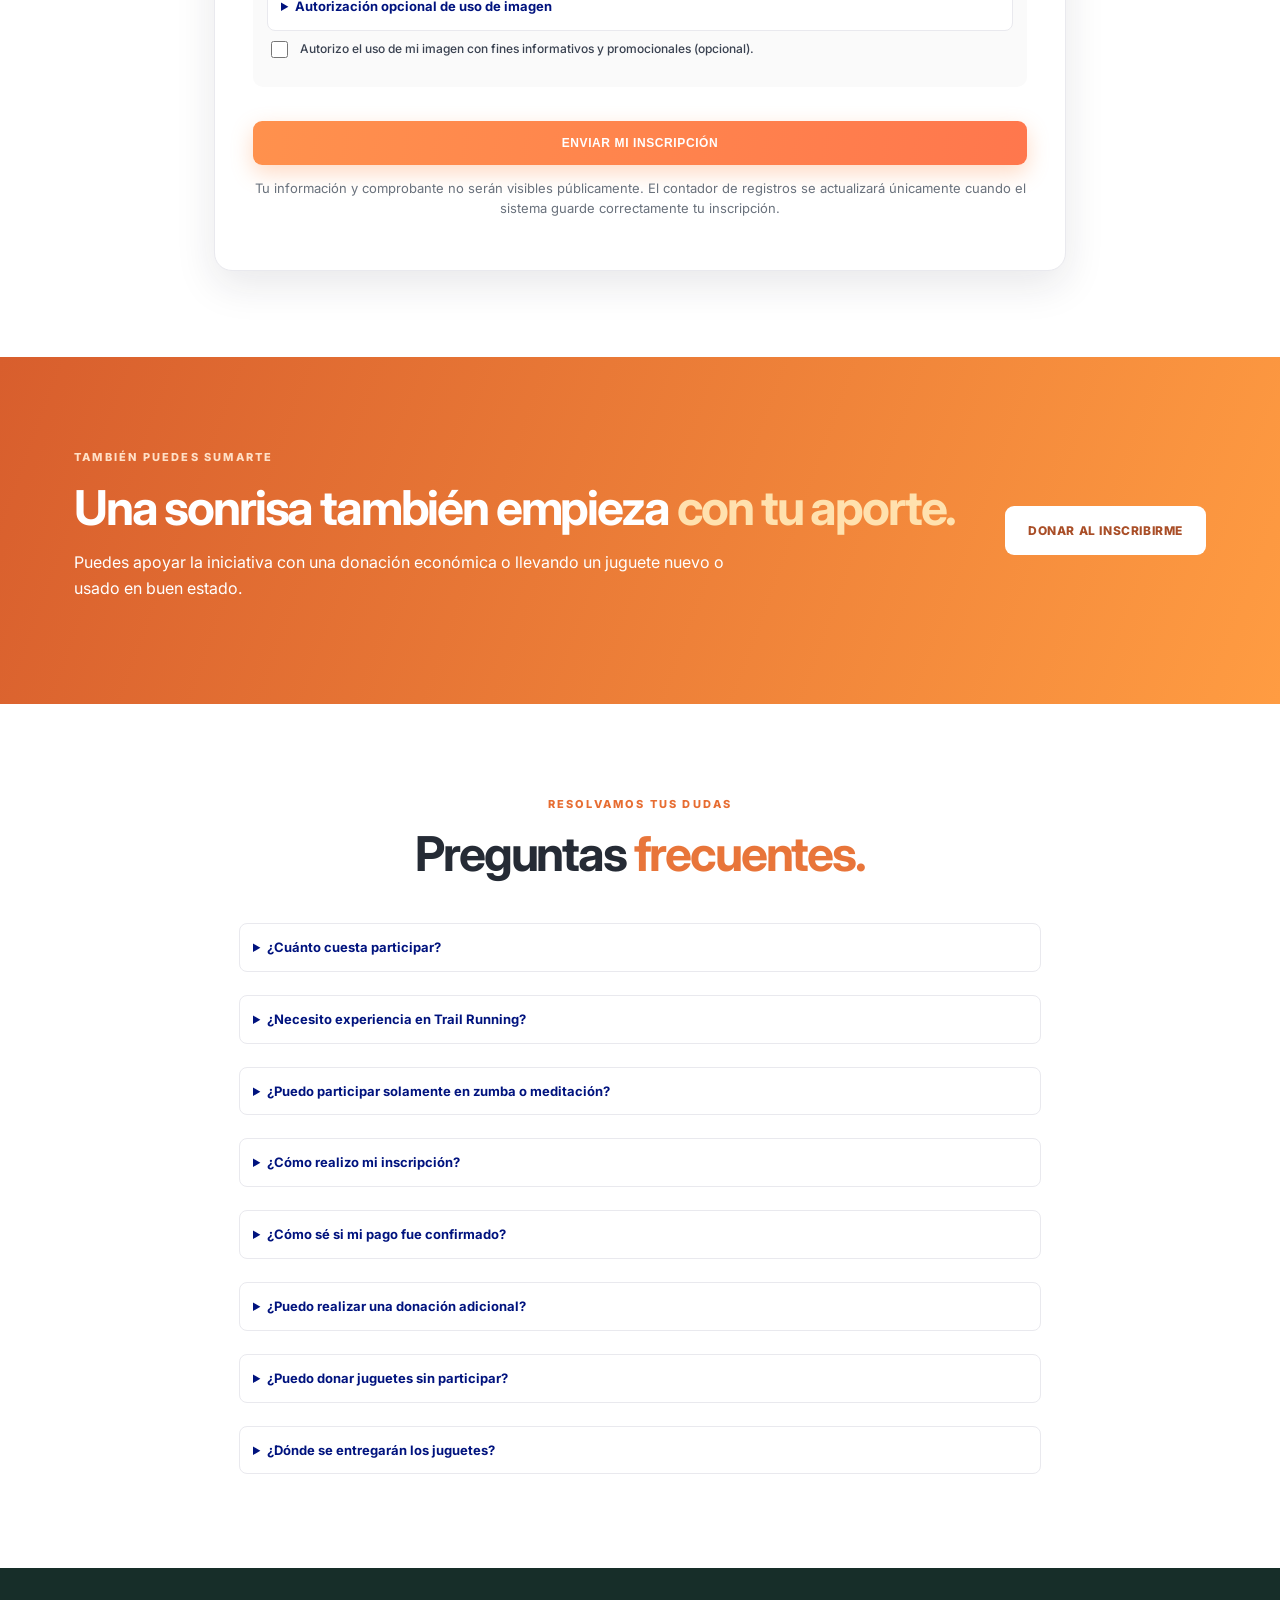
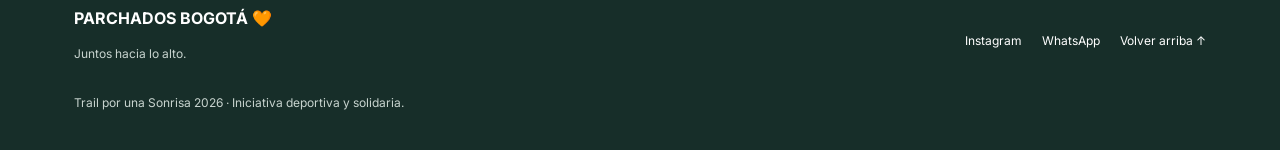
==== commit ef5cbf5c: "Add files via upload" ====
--- a/index.html
+++ b/index.html
@@ -11,10 +11,10 @@
   <meta property="og:url" content="https://parchadosbogota.github.io/Trail-por-una-Sonrisa/">
   <meta property="og:title" content="Deporte por una Sonrisa">
   <meta property="og:description" content="Una jornada de deporte, naturaleza, integración y solidaridad. ¡Únete y ayudemos a llevar alegría a muchos niños esta Navidad!">
-
-  <meta property="og:image" content="https://parchadosbogota.github.io/Trail-por-una-Sonrisa/img/Deporte%20por%20una%20sonrisa.png">
-  <meta property="og:image:width" content="1648">
-  <meta property="og:image:height" content="928">
+  <meta property="og:image" content="https://parchadosbogota.github.io/Trail-por-una-Sonrisa/img/deporte-por-una-sonrisa.png">
+  <meta property="og:image:type" content="image/png">
+  <meta property="og:image:width" content="1200">
+  <meta property="og:image:height" content="630">
   <meta property="og:image:alt" content="Deporte por una Sonrisa">
 
   <meta name="twitter:card" content="summary_large_image">
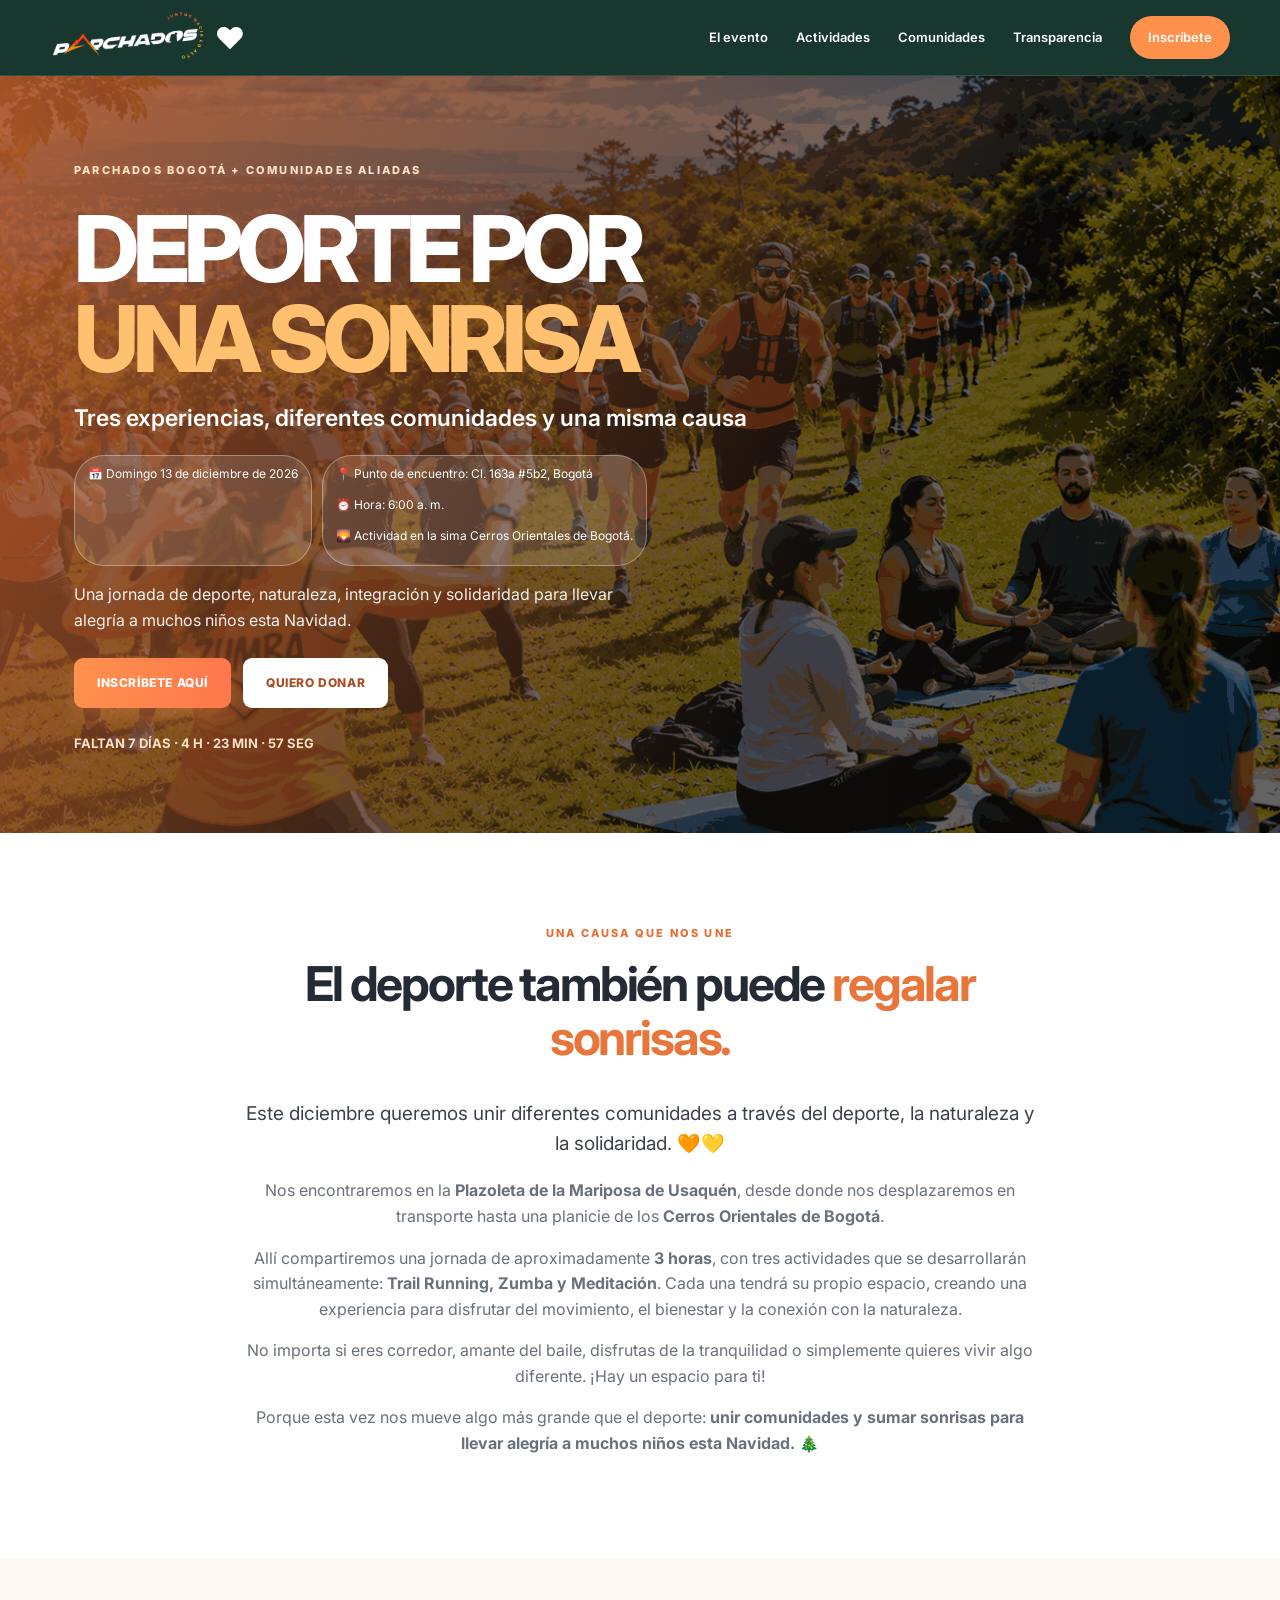
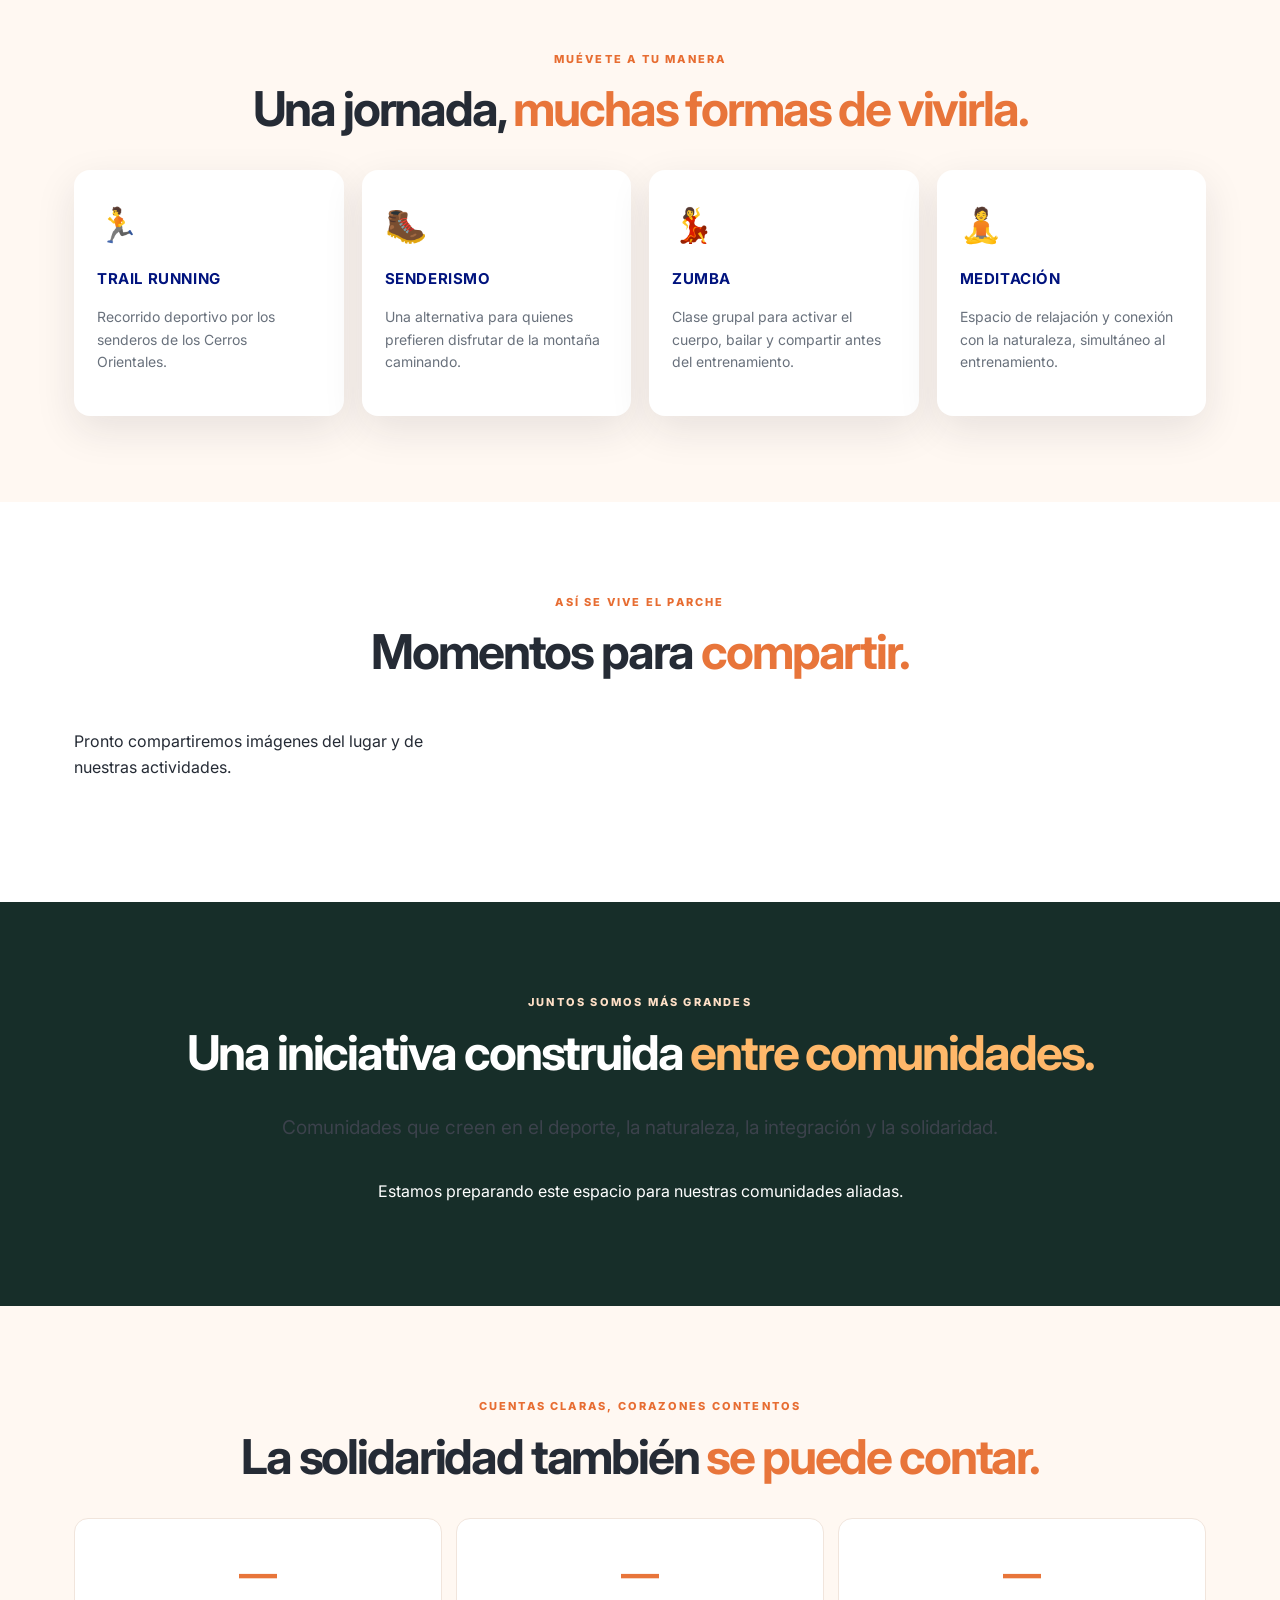
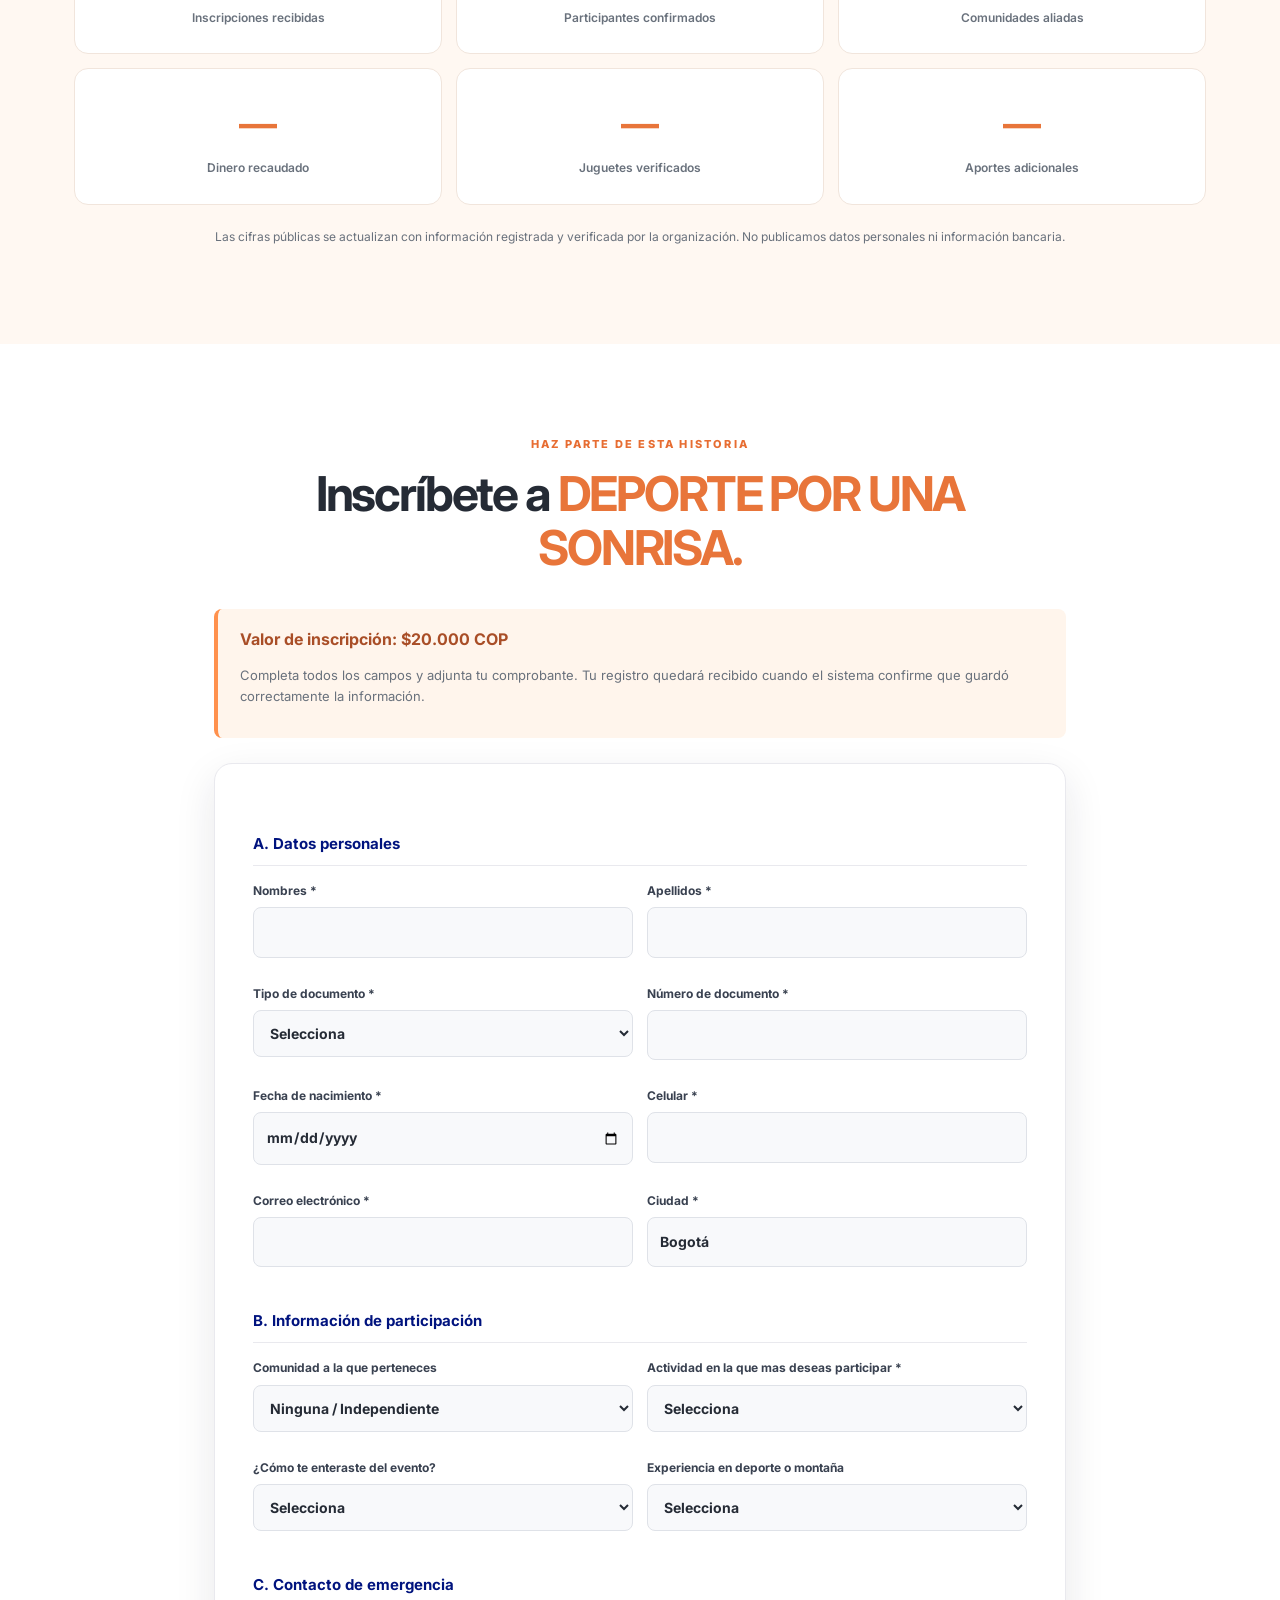
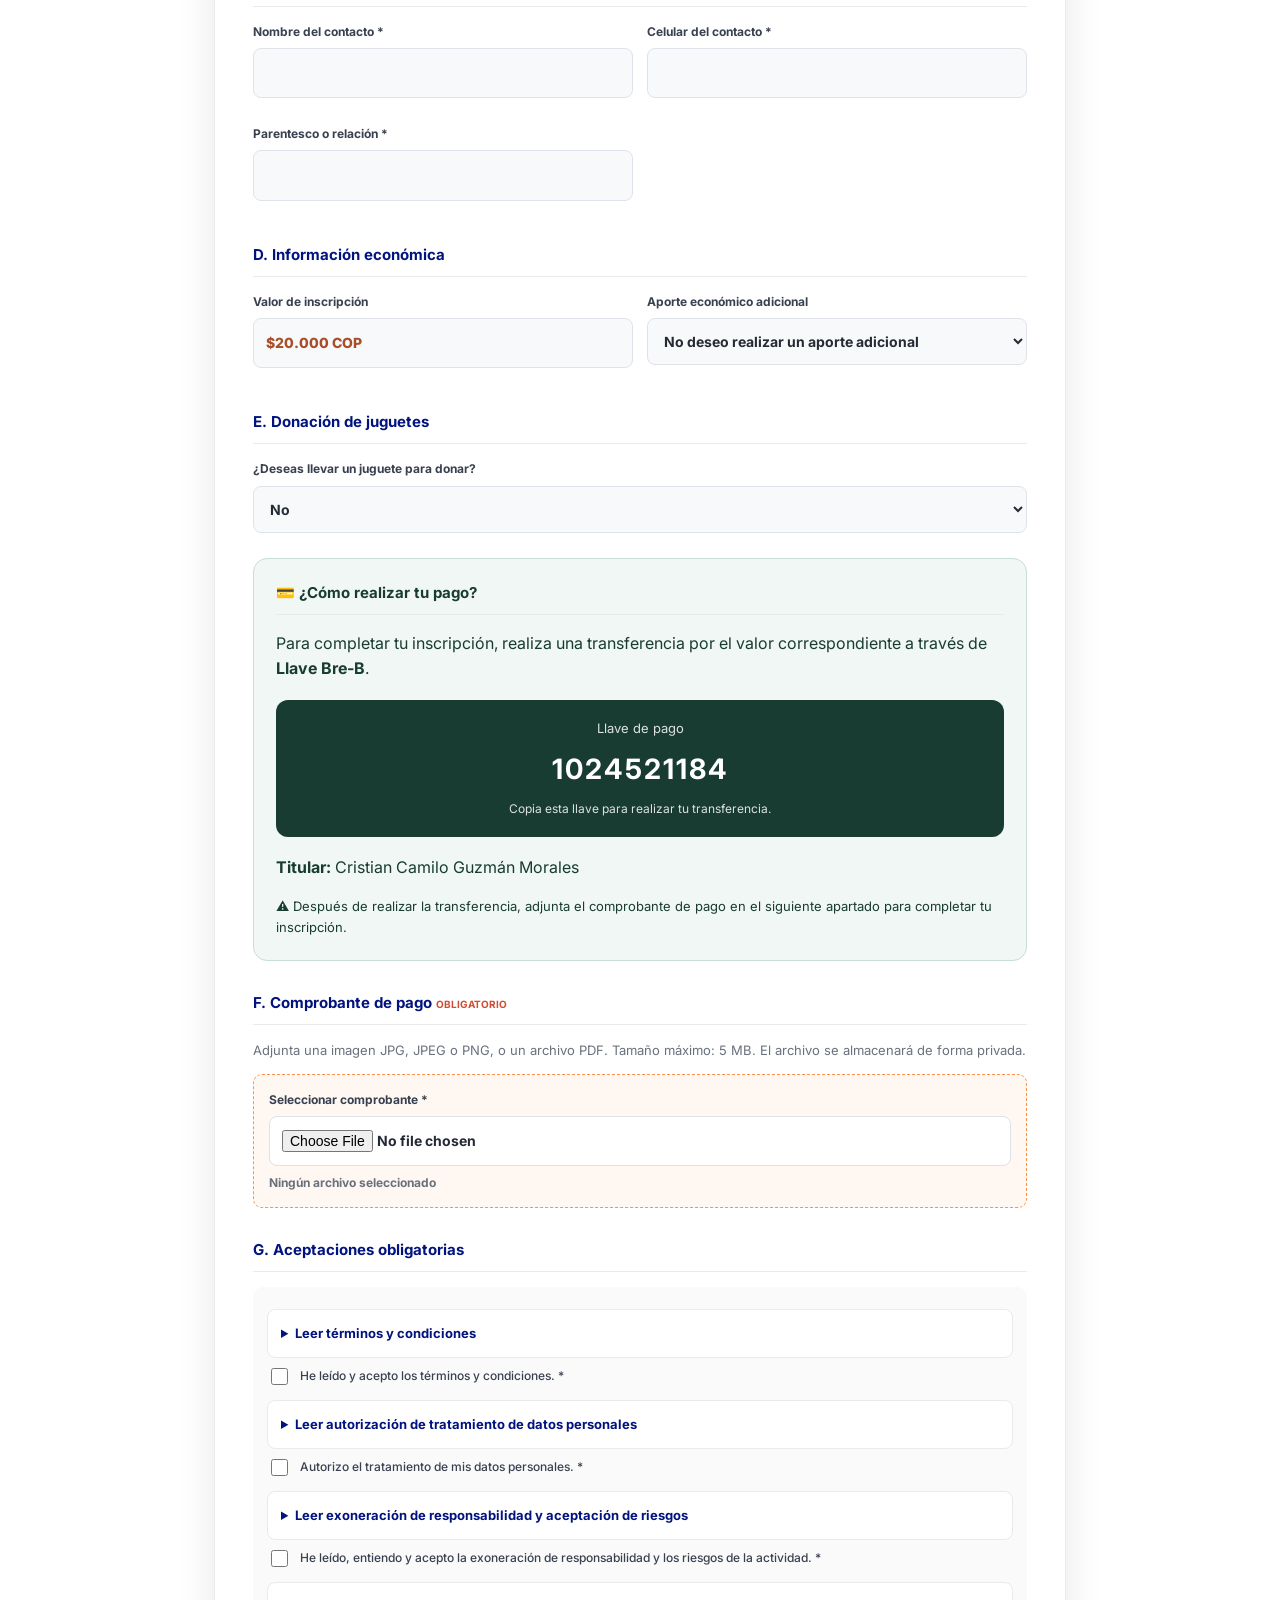
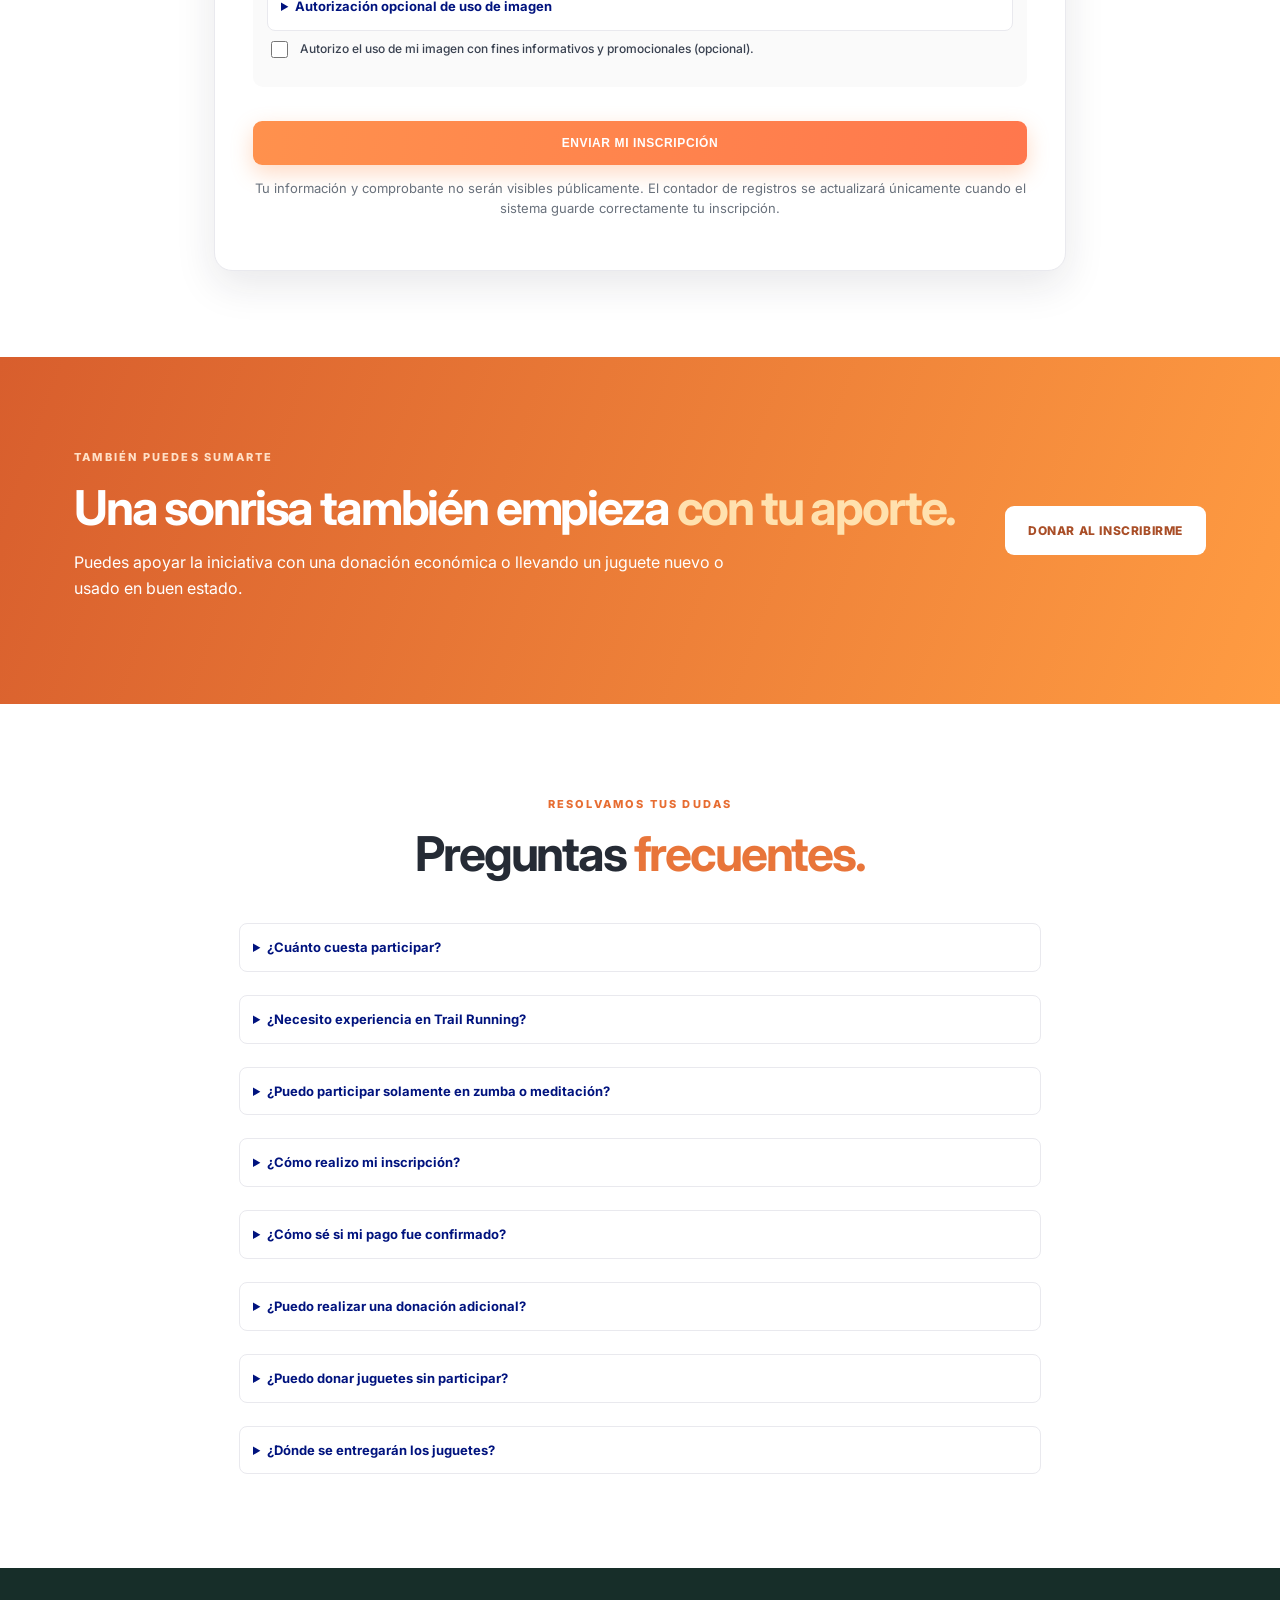
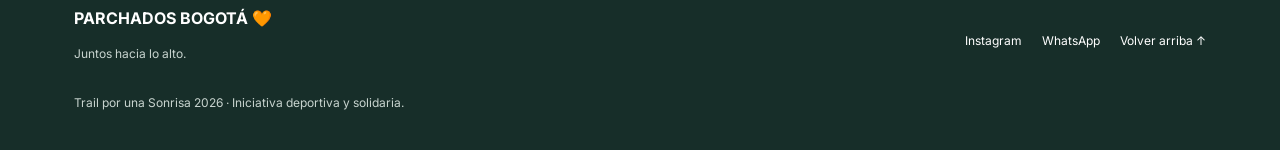
==== commit 773521bc: "Add files via upload" ====
--- a/index.html
+++ b/index.html
@@ -11,8 +11,8 @@
   <meta property="og:url" content="https://parchadosbogota.github.io/Trail-por-una-Sonrisa/">
   <meta property="og:title" content="Deporte por una Sonrisa">
   <meta property="og:description" content="Una jornada de deporte, naturaleza, integración y solidaridad. ¡Únete y ayudemos a llevar alegría a muchos niños esta Navidad!">
-  <meta property="og:image" content="https://parchadosbogota.github.io/Trail-por-una-Sonrisa/img/deporte-por-una-sonrisa.png">
-  <meta property="og:image:type" content="image/png">
+  <meta property="og:image" content="https://parchadosbogota.github.io/Trail-por-una-Sonrisa/img/deporte-por-una-sonrisa.jpg">
+  <meta property="og:image:type" content="image/jpg">
   <meta property="og:image:width" content="1200">
   <meta property="og:image:height" content="630">
   <meta property="og:image:alt" content="Deporte por una Sonrisa">
@@ -20,7 +20,7 @@
   <meta name="twitter:card" content="summary_large_image">
   <meta name="twitter:title" content="Deporte por una Sonrisa">
   <meta name="twitter:description" content="Deporte, naturaleza y solidaridad unidos por una buena causa.">
-  <meta name="twitter:image" content="https://parchadosbogota.github.io/Trail-por-una-Sonrisa/img/Deporte%20por%20una%20sonrisa.png">
+  <meta name="twitter:image" content="https://parchadosbogota.github.io/Trail-por-una-Sonrisa/img/Deporte%20por%20una%20sonrisa.jpg">
   <title>Trail por una Sonrisa 2026 | Parchados</title>
   <link rel="preconnect" href="https://fonts.googleapis.com">
   <link href="https://fonts.googleapis.com/css2?family=Inter:wght@400;500;600;700;800&display=swap" rel="stylesheet">
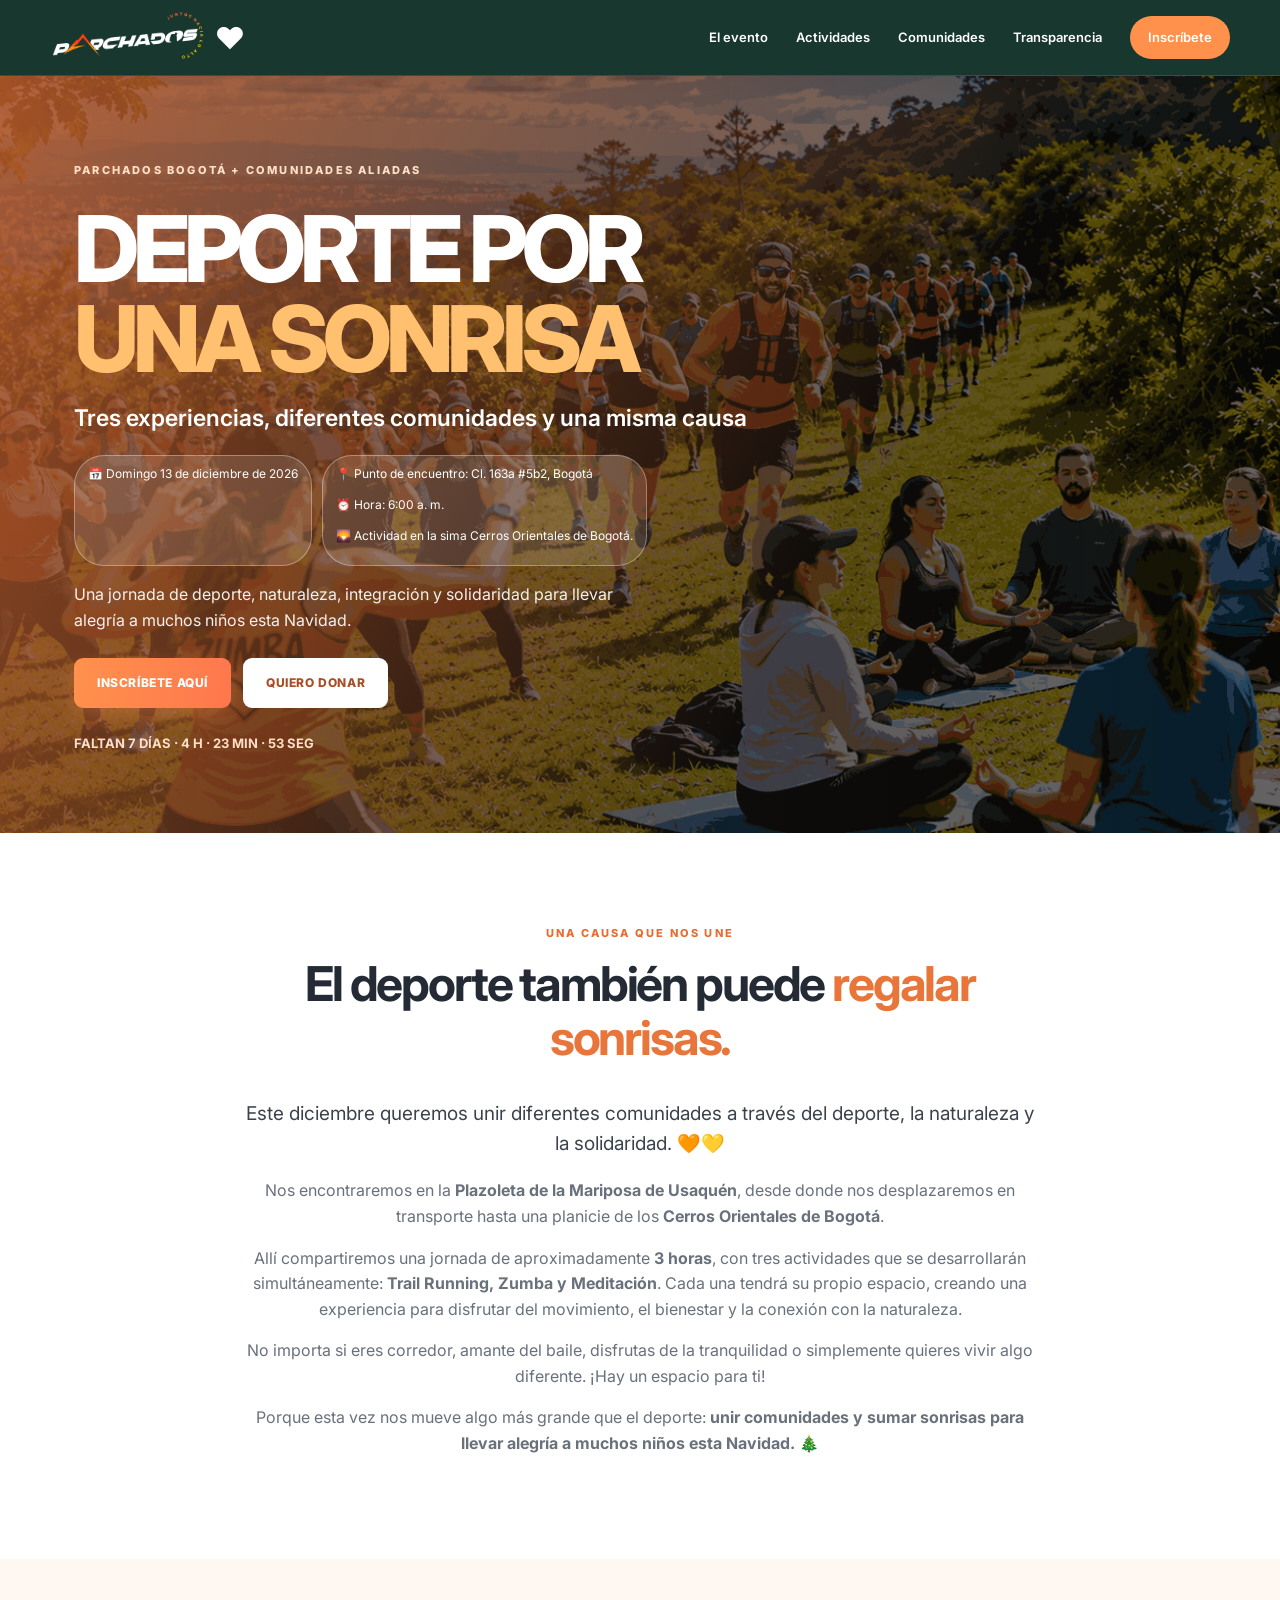
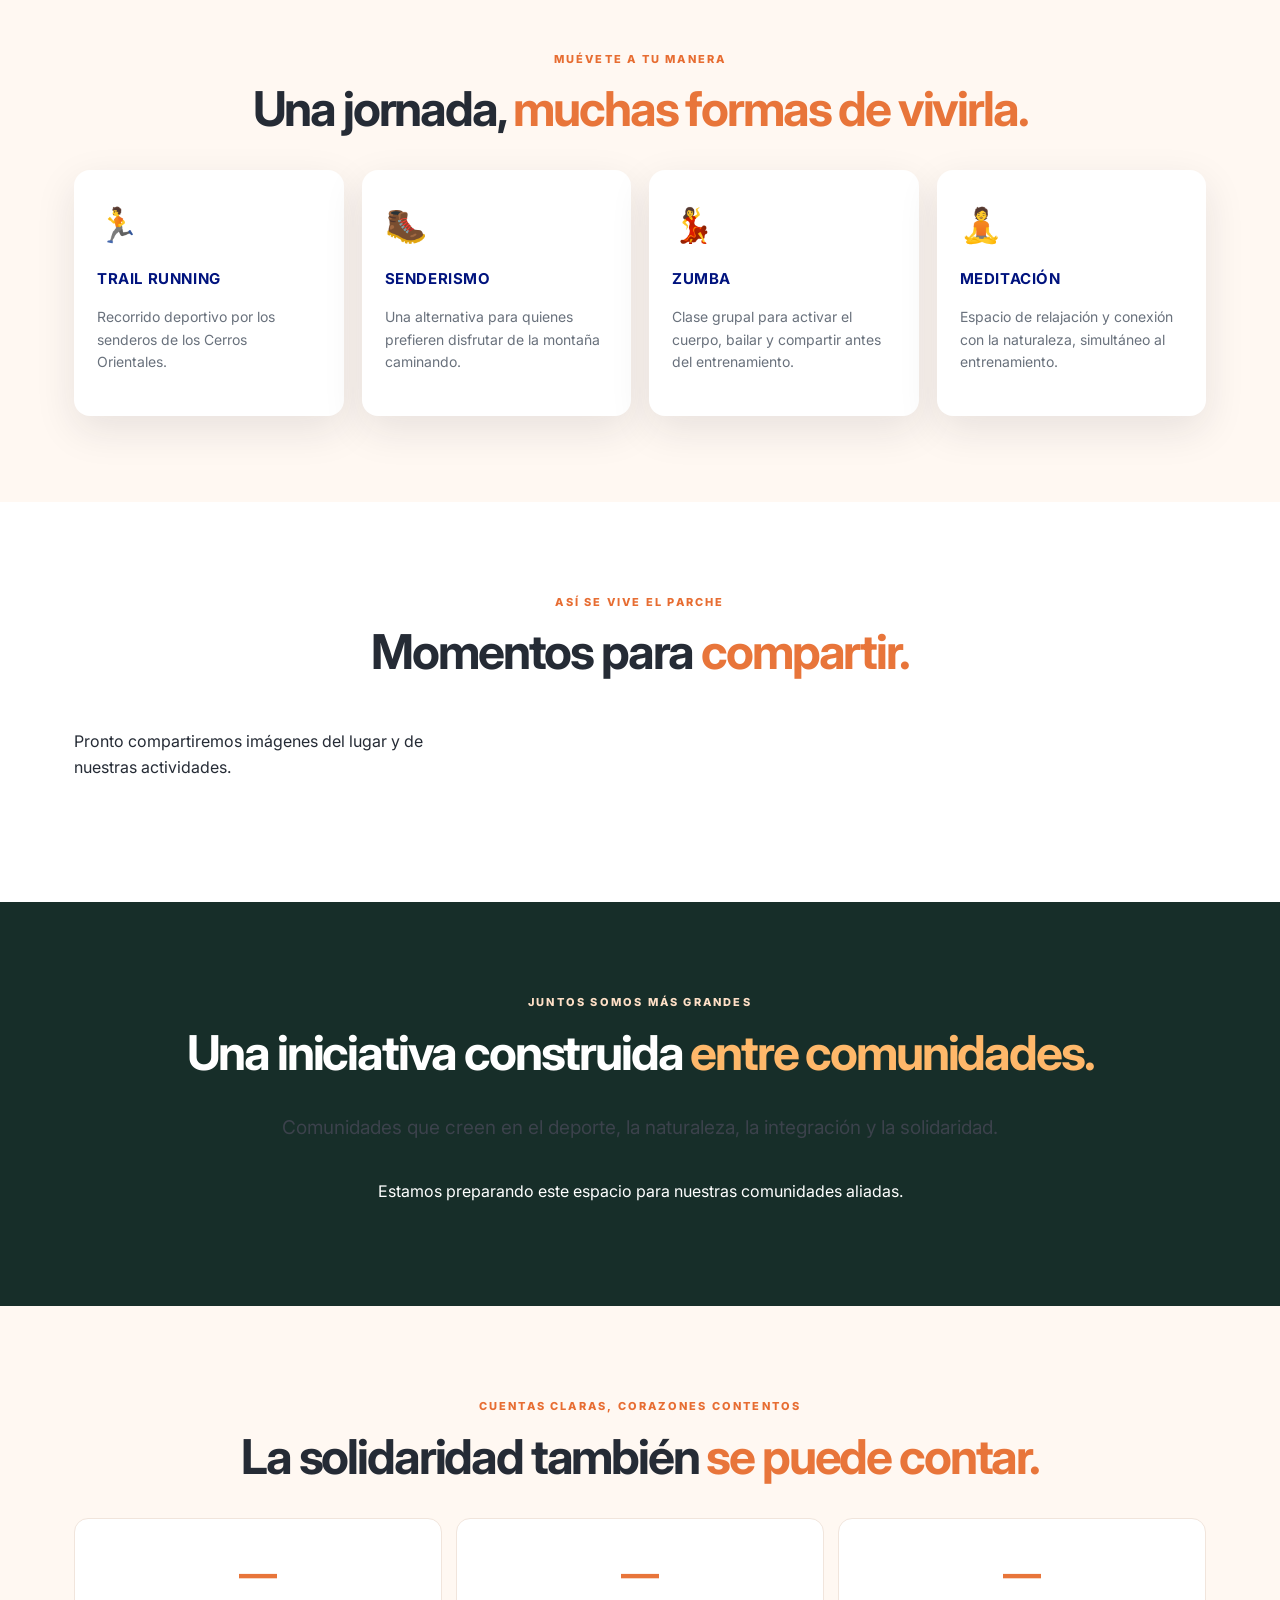
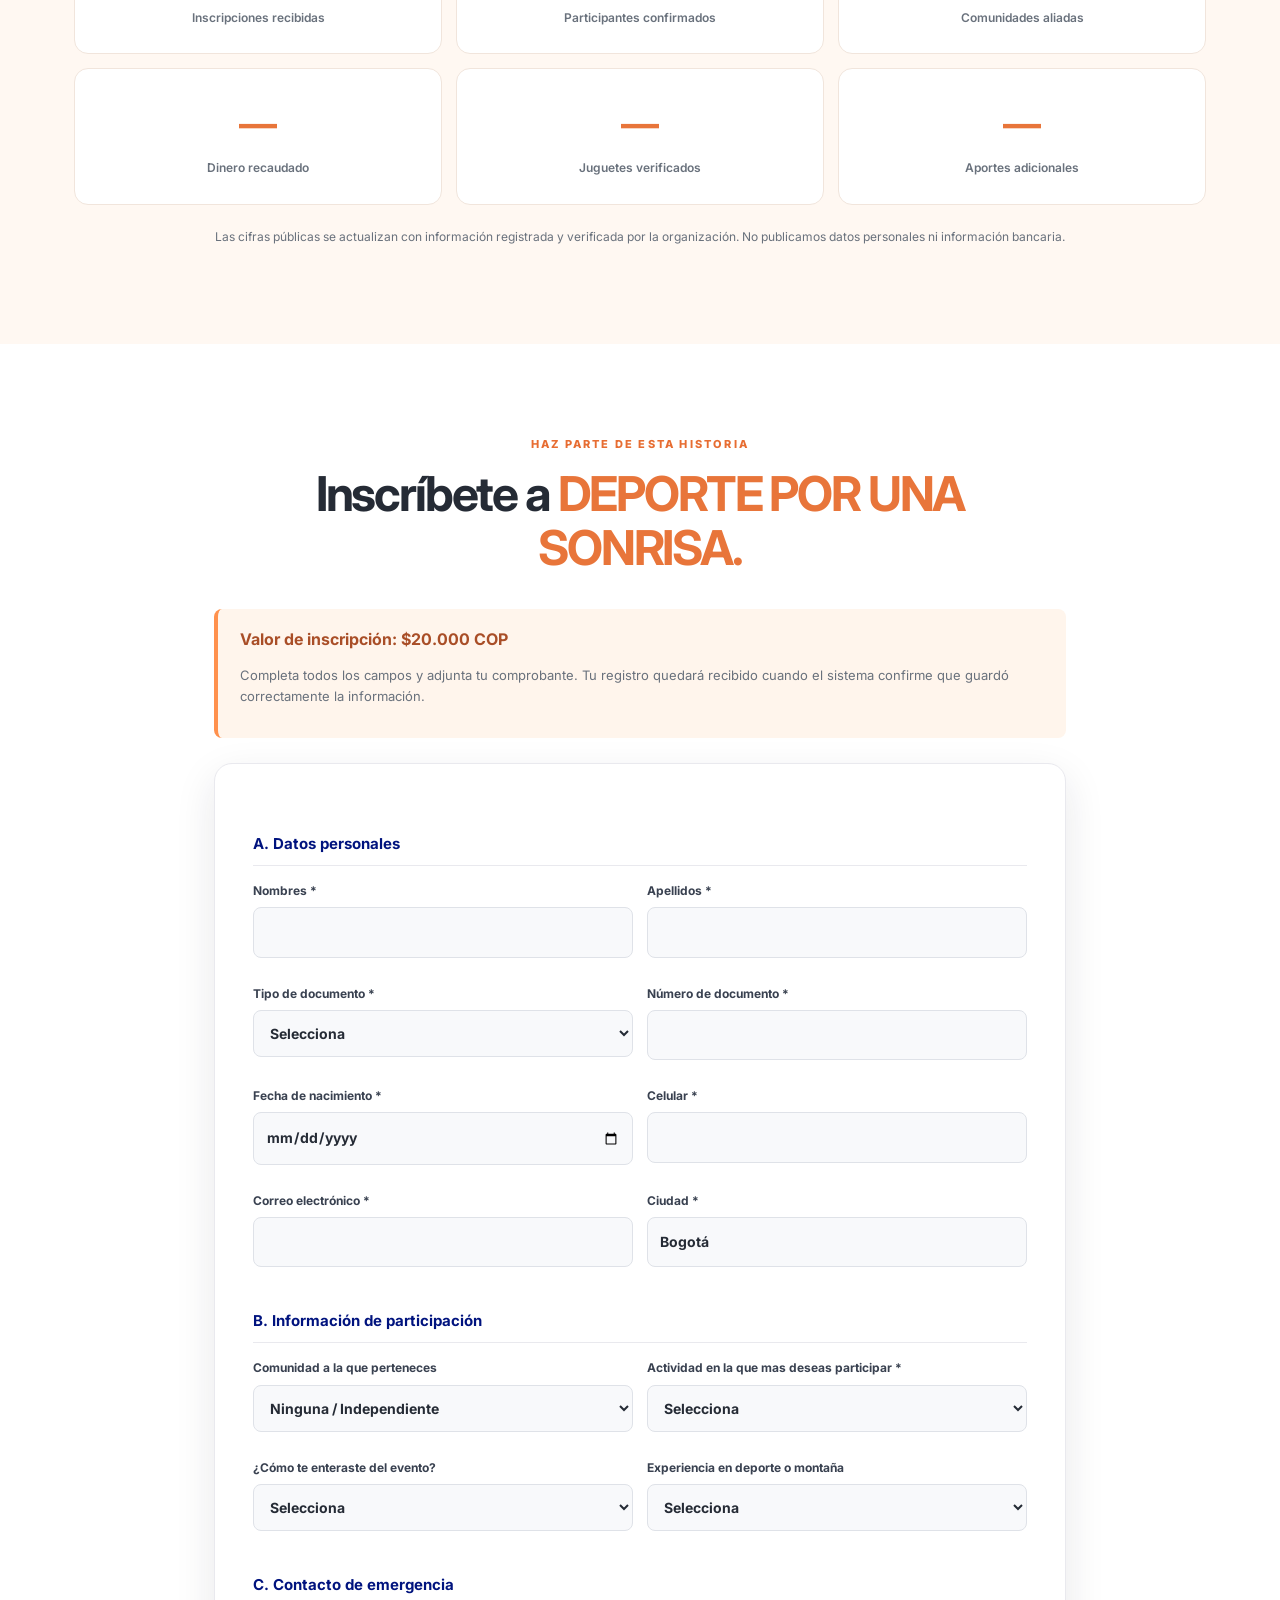
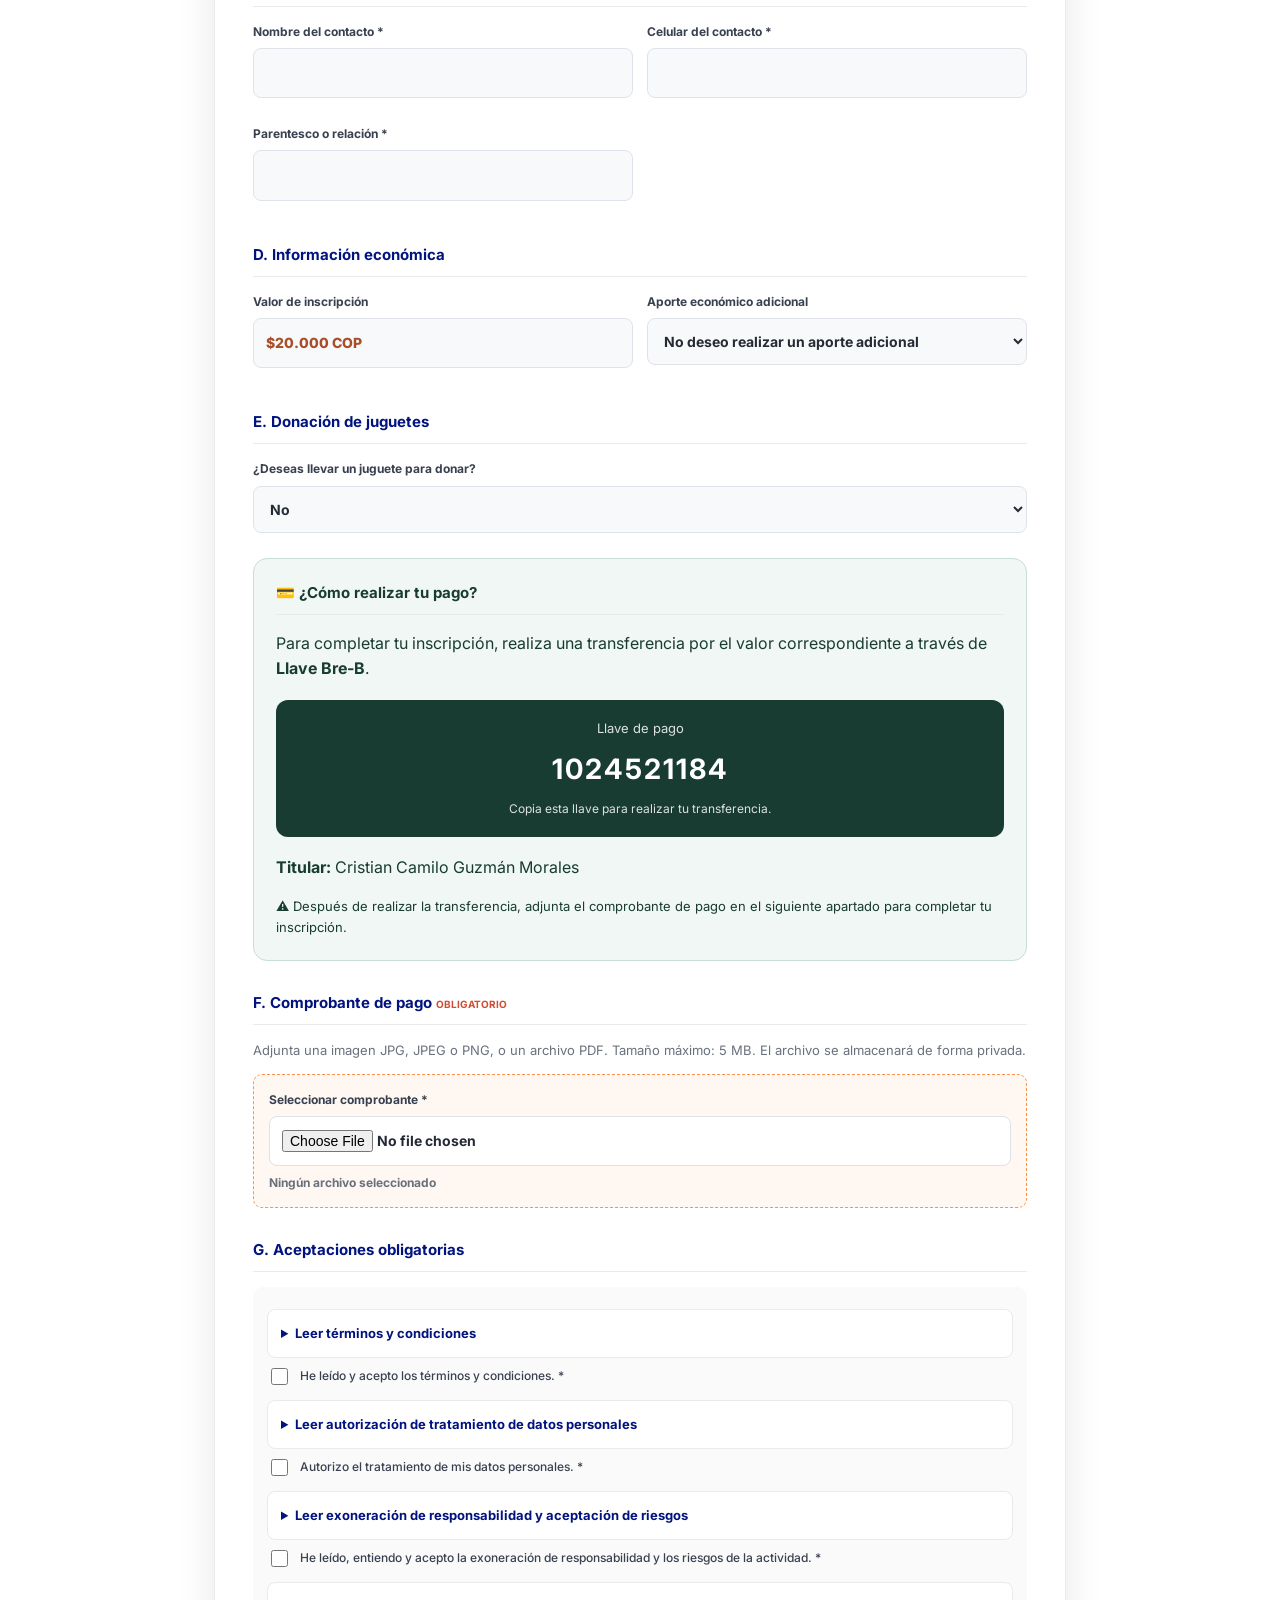
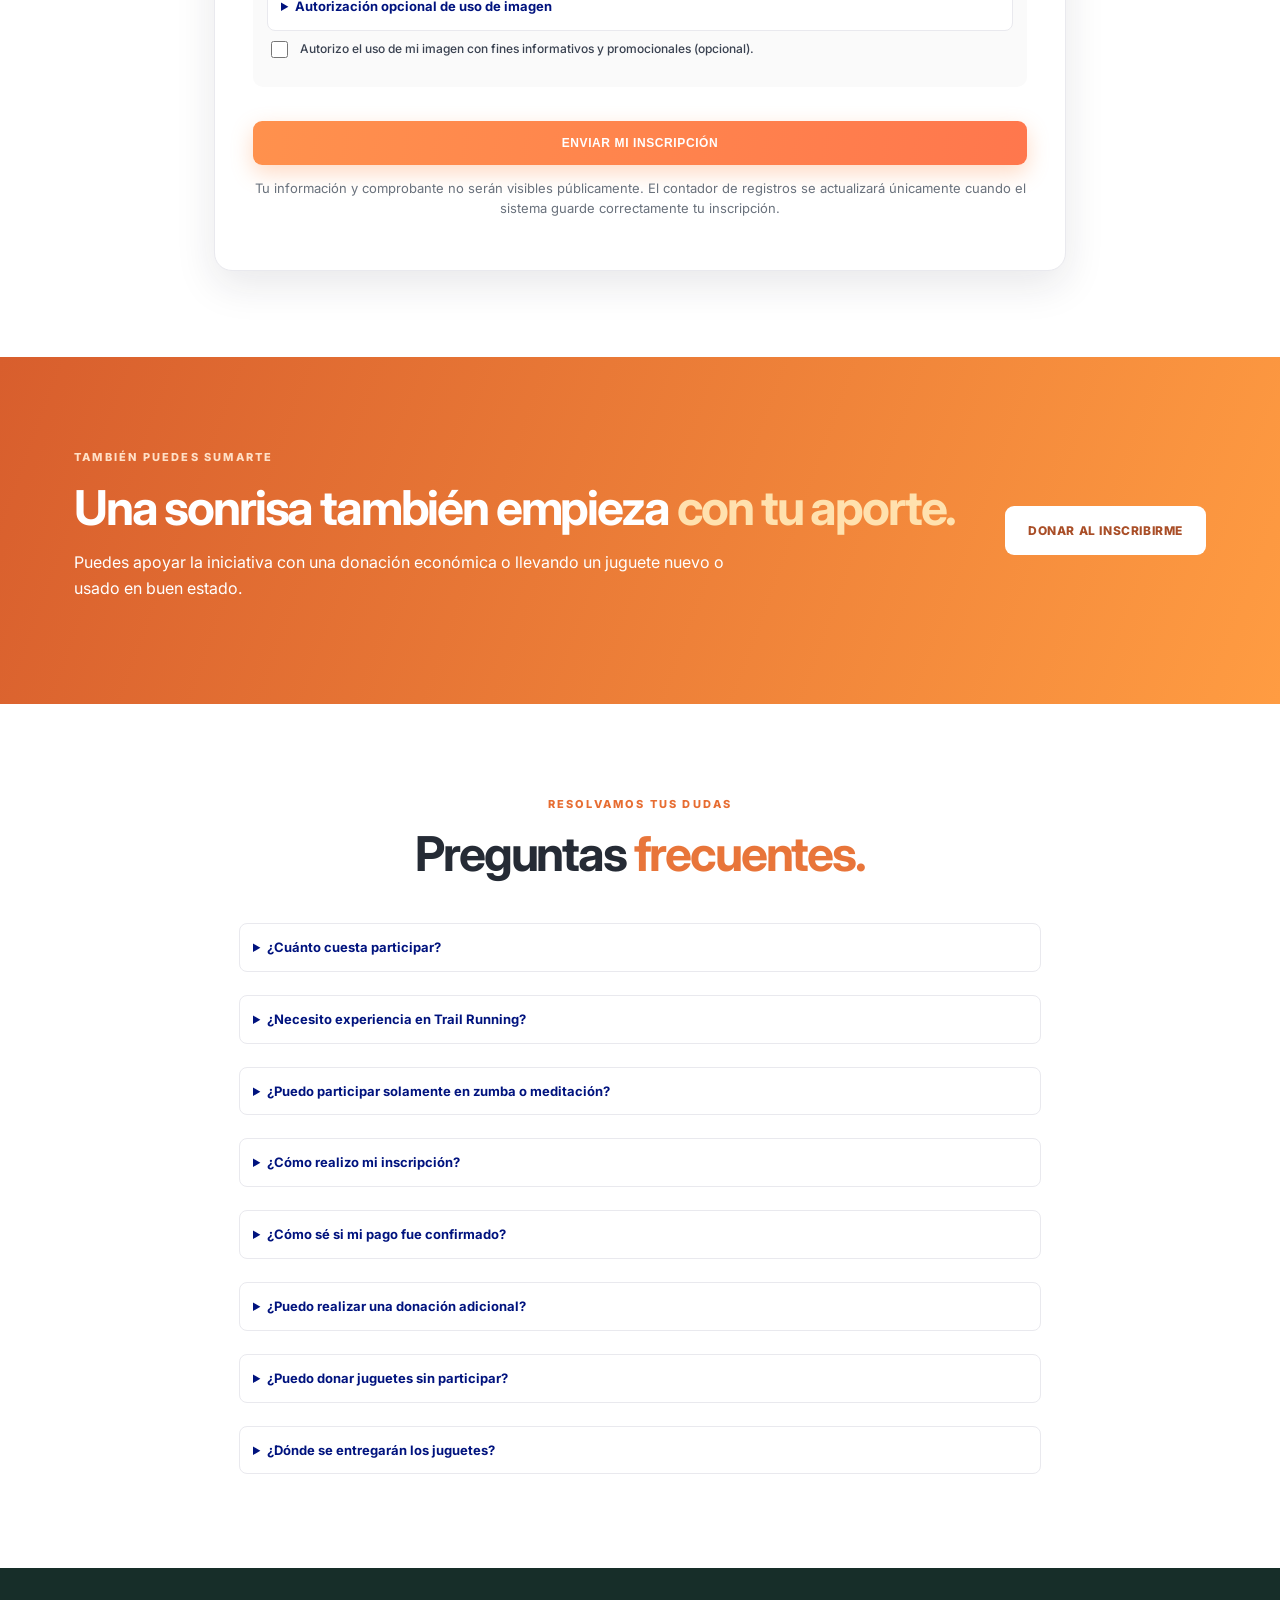
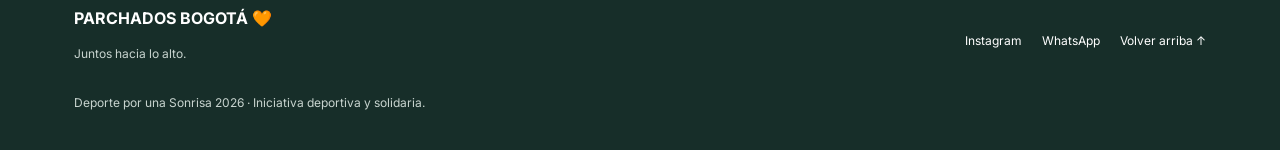
==== commit ce45ece4: "Add files via upload" ====
--- a/index.html
+++ b/index.html
@@ -5,13 +5,13 @@
   <meta charset="utf-8">
   <meta name="viewport" content="width=device-width, initial-scale=1">
   <meta name="theme-color" content="#FF914D">
-  <meta name="description" content="Trail por una Sonrisa 2026. Una carrera, muchas comunidades y cientos de sonrisas.">
+  <meta name="description" content="Deporte por una Sonrisa 2026. Una carrera, muchas comunidades y cientos de sonrisas.">
   <!-- Vista previa al compartir -->
   <meta property="og:type" content="website">
-  <meta property="og:url" content="https://parchadosbogota.github.io/Trail-por-una-Sonrisa/">
+  <meta property="og:url" content="https://parchadosbogota.github.io/Deporte-por-una-Sonrisa/">
   <meta property="og:title" content="Deporte por una Sonrisa">
   <meta property="og:description" content="Una jornada de deporte, naturaleza, integración y solidaridad. ¡Únete y ayudemos a llevar alegría a muchos niños esta Navidad!">
-  <meta property="og:image" content="https://parchadosbogota.github.io/Trail-por-una-Sonrisa/img/deporte-por-una-sonrisa.jpg">
+  <meta property="og:image" content="https://parchadosbogota.github.io/Deporte-por-una-Sonrisa/img/deporte-por-una-sonrisa.jpg">
   <meta property="og:image:type" content="image/jpg">
   <meta property="og:image:width" content="1200">
   <meta property="og:image:height" content="630">
@@ -20,8 +20,8 @@
   <meta name="twitter:card" content="summary_large_image">
   <meta name="twitter:title" content="Deporte por una Sonrisa">
   <meta name="twitter:description" content="Deporte, naturaleza y solidaridad unidos por una buena causa.">
-  <meta name="twitter:image" content="https://parchadosbogota.github.io/Trail-por-una-Sonrisa/img/Deporte%20por%20una%20sonrisa.jpg">
-  <title>Trail por una Sonrisa 2026 | Parchados</title>
+  <meta name="twitter:image" content="https://parchadosbogota.github.io/Deporte-por-una-Sonrisa/img/Deporte%20por%20una%20sonrisa.jpg">
+  <title>Deporte por una Sonrisa 2026 | Parchados</title>
   <link rel="preconnect" href="https://fonts.googleapis.com">
   <link href="https://fonts.googleapis.com/css2?family=Inter:wght@400;500;600;700;800&display=swap" rel="stylesheet">
   <link rel="stylesheet" href="styles.css">
@@ -275,9 +275,9 @@
     <div id="receiptPreview" class="receipt-preview"></div>
     <h3>G. Aceptaciones obligatorias</h3>
     <div class="legal-box">
-      <details><summary>Leer términos y condiciones</summary><p>La inscripción corresponde a la participación en Trail por una Sonrisa 2026, el domingo 13 de diciembre de 2026, en los Cerros Orientales de Bogotá, sector calle 153 hacia el Mirador El Chuscal. El valor de inscripción es de $20.000 COP. La organización podrá comunicar instrucciones logísticas y ajustes necesarios por canales oficiales. El participante se compromete a suministrar información veraz y seguir las indicaciones del equipo organizador.</p></details>
+      <details><summary>Leer términos y condiciones</summary><p>La inscripción corresponde a la participación en Deporte por una Sonrisa 2026, el domingo 13 de diciembre de 2026, en los Cerros Orientales de Bogotá, sector calle 153 hacia el Mirador El Chuscal. El valor de inscripción es de $20.000 COP. La organización podrá comunicar instrucciones logísticas y ajustes necesarios por canales oficiales. El participante se compromete a suministrar información veraz y seguir las indicaciones del equipo organizador.</p></details>
       <label class="check-row"><input type="checkbox" name="accept_terms" required><span>He leído y acepto los términos y condiciones. *</span></label>
-      <details><summary>Leer autorización de tratamiento de datos personales</summary><p>Autorizo a Parchados Bogotá y a la organización de Trail por una Sonrisa 2026 a recolectar, almacenar y utilizar mis datos para gestionar la inscripción, verificar el pago, coordinar la actividad, atender situaciones logísticas y comunicar información relacionada con el evento, conforme a la Ley 1581 de 2012 y normas reglamentarias. Podré ejercer mis derechos como titular mediante los canales de contacto de la organización.</p></details>
+      <details><summary>Leer autorización de tratamiento de datos personales</summary><p>Autorizo a Parchados Bogotá y a la organización de Deporte por una Sonrisa 2026 a recolectar, almacenar y utilizar mis datos para gestionar la inscripción, verificar el pago, coordinar la actividad, atender situaciones logísticas y comunicar información relacionada con el evento, conforme a la Ley 1581 de 2012 y normas reglamentarias. Podré ejercer mis derechos como titular mediante los canales de contacto de la organización.</p></details>
       <label class="check-row"><input type="checkbox" name="accept_data" required><span>Autorizo el tratamiento de mis datos personales. *</span></label>
       <details><summary>Leer exoneración de responsabilidad y aceptación de riesgos</summary><p>Declaro que participo voluntariamente y que comprendo que el trail running, zumba y las actividades al aire libre implican riesgos inherentes, entre ellos caídas, resbalones, terrenos irregulares, cambios climáticos, agotamiento físico, contacto con flora o fauna y otros imprevistos propios del entorno natural. Declaro que evaluaré mi condición física, informaré oportunamente cualquier situación relevante para mi participación y seguiré las instrucciones de la organización y del personal encargado. Me comprometo a permanecer en los recorridos y zonas autorizadas, utilizar los elementos recomendados y no realizar conductas que pongan en riesgo mi integridad o la de otras personas. Entiendo que la organización adoptará medidas razonables de coordinación y prevención, pero que no es posible eliminar todos los riesgos propios de estas actividades. En el marco permitido por la legislación colombiana, acepto los riesgos inherentes y exonero a organizadores, guías y colaboradores por daños derivados de riesgos propios de la actividad, hechos imprevisibles, fuerza mayor o conductas atribuibles a mi propio incumplimiento, sin que esta aceptación elimine responsabilidades que legalmente no puedan excluirse ni cubra actuaciones dolosas o gravemente culposas. Confirmo que he leído y comprendido este documento.</p></details>
       <label class="check-row"><input type="checkbox" name="accept_waiver" required><span>He leído, entiendo y acepto la exoneración de responsabilidad y los riesgos de la actividad. *</span></label>
@@ -313,10 +313,10 @@
 <footer class="site-footer">
   <div><strong>PARCHADOS BOGOTÁ 🧡</strong><p>Juntos hacia lo alto.</p></div>
   <div class="footer-links"><a href="https://www.instagram.com/parchadosbogota/" target="_blank" rel="noopener">Instagram</a><a href="https://wa.me/573202345522" target="_blank" rel="noopener">WhatsApp</a><a href="#inicio">Volver arriba ↑</a></div>
-  <small>Trail por una Sonrisa 2026 · Iniciativa deportiva y solidaria.</small>
+  <small>Deporte por una Sonrisa 2026 · Iniciativa deportiva y solidaria.</small>
 </footer>
 
-<div class="modal" id="successModal" aria-hidden="true"><div class="modal-card"><div class="success-icon">✓</div><h2>¡Tu inscripción fue recibida!</h2><p>Gracias por sumarte a Trail por una Sonrisa.</p><p>Tu código de inscripción es:</p><strong id="registrationCode" class="registration-code"></strong><p>Tu comprobante será revisado por la organización. Cuando el pago sea validado, recibirás la confirmación definitiva.</p><button class="btn btn-primary" id="closeModal">ENTENDIDO</button></div></div>
+<div class="modal" id="successModal" aria-hidden="true"><div class="modal-card"><div class="success-icon">✓</div><h2>¡Tu inscripción fue recibida!</h2><p>Gracias por sumarte a Deporte por una Sonrisa.</p><p>Tu código de inscripción es:</p><strong id="registrationCode" class="registration-code"></strong><p>Tu comprobante será revisado por la organización. Cuando el pago sea validado, recibirás la confirmación definitiva.</p><button class="btn btn-primary" id="closeModal">ENTENDIDO</button></div></div>
 
 <script src="config.js"></script>
 <script src="app.js"></script>
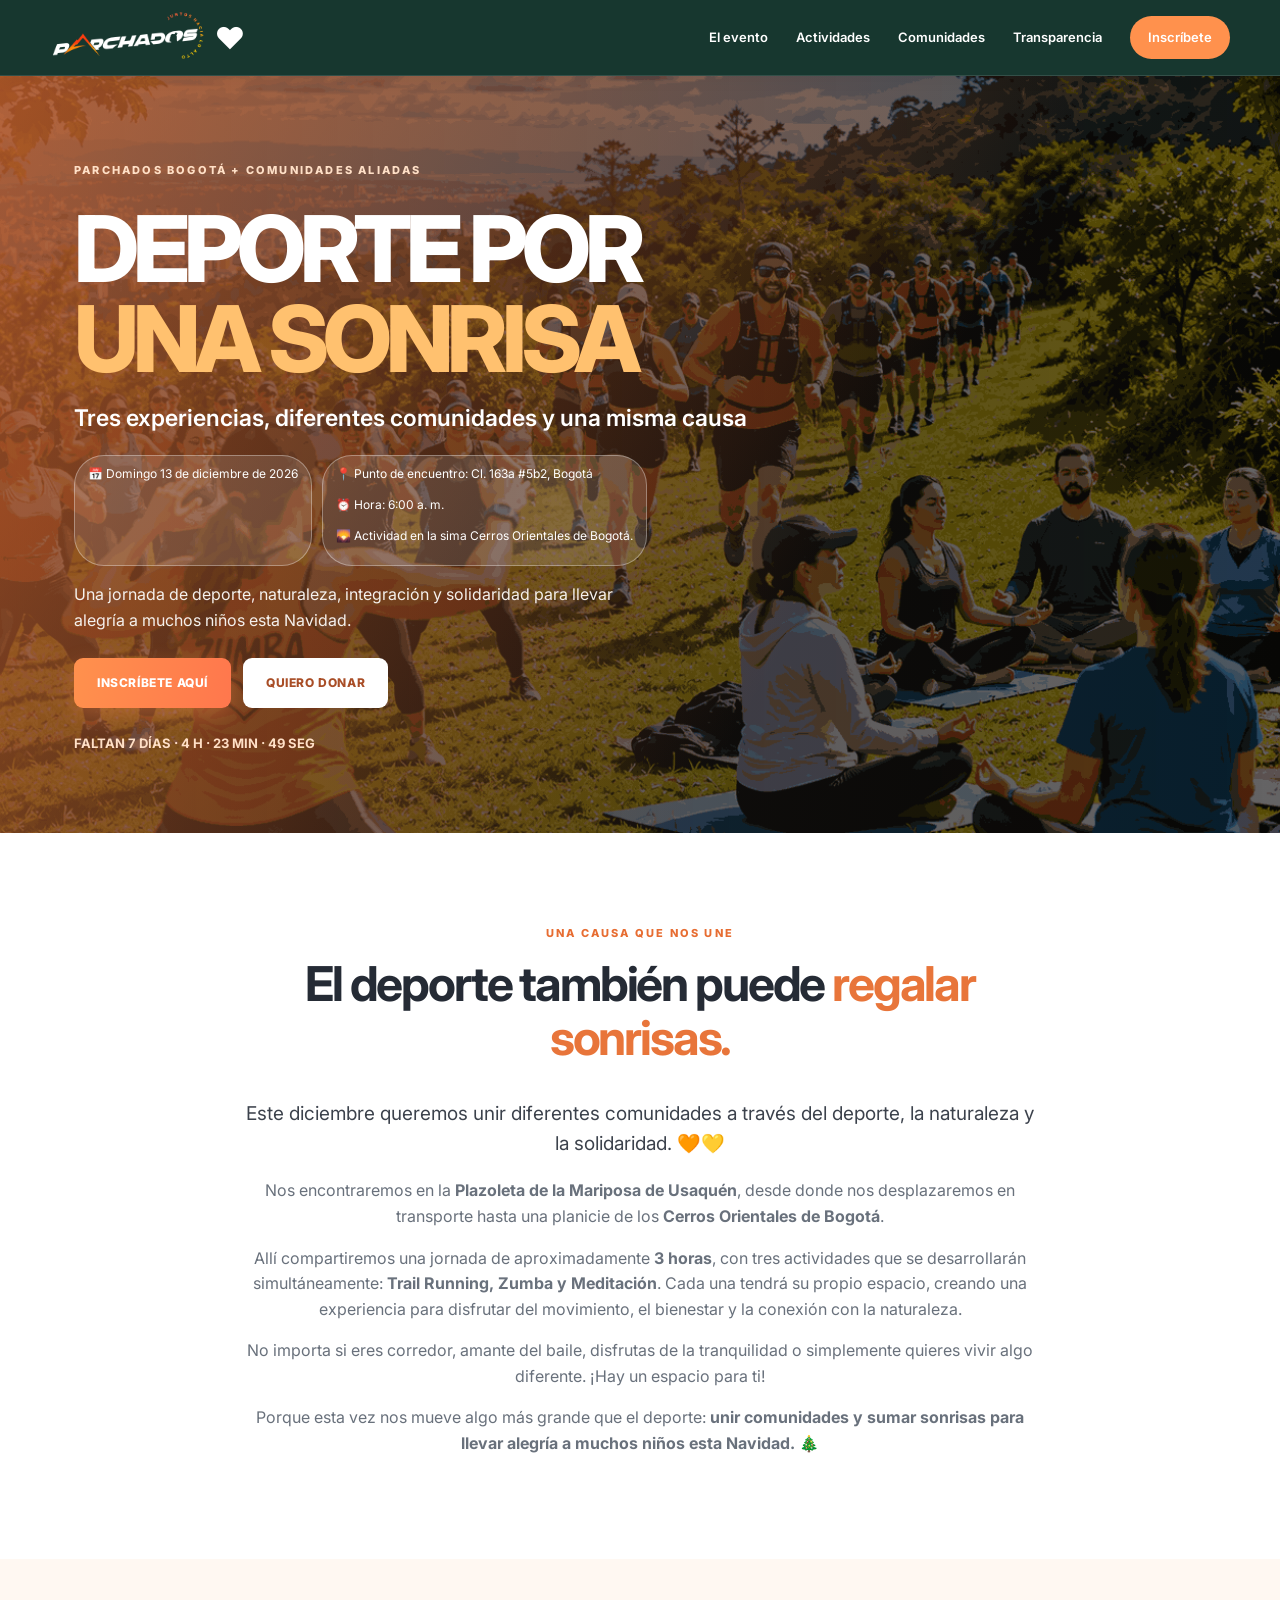
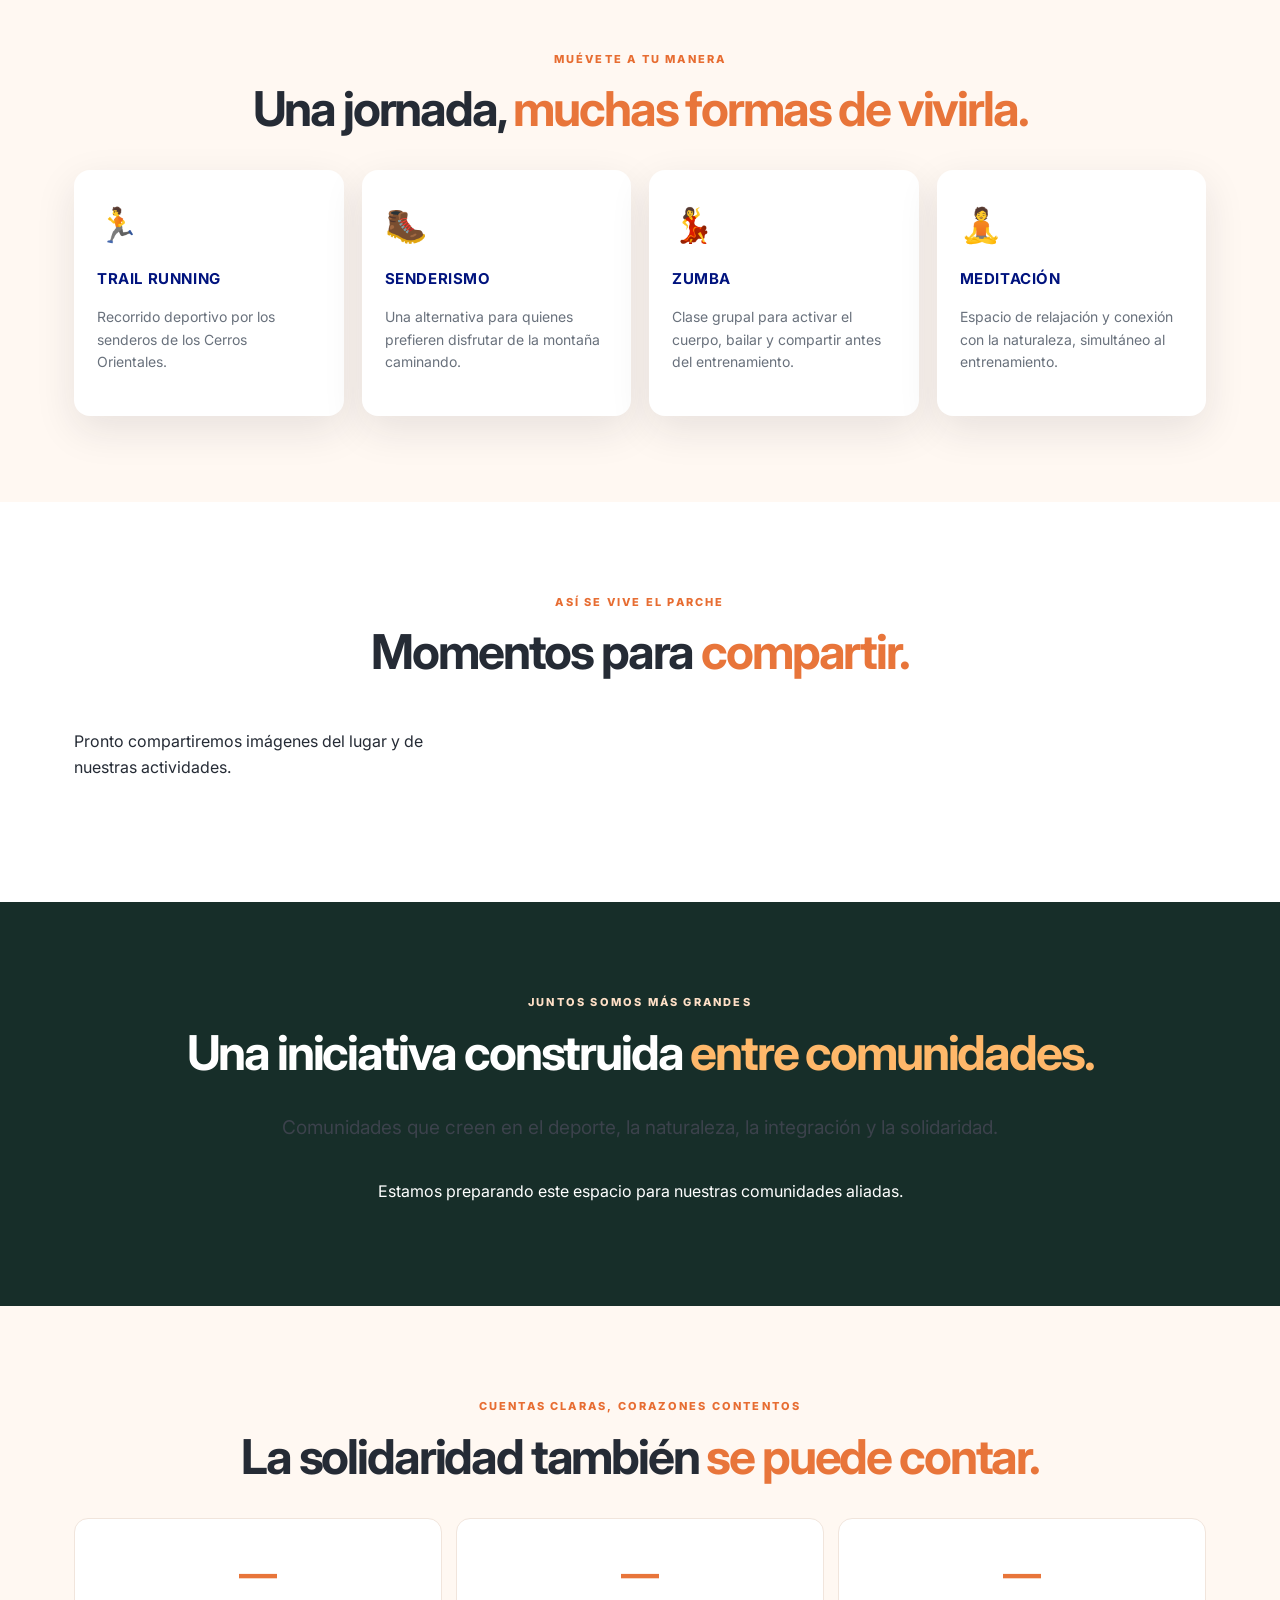
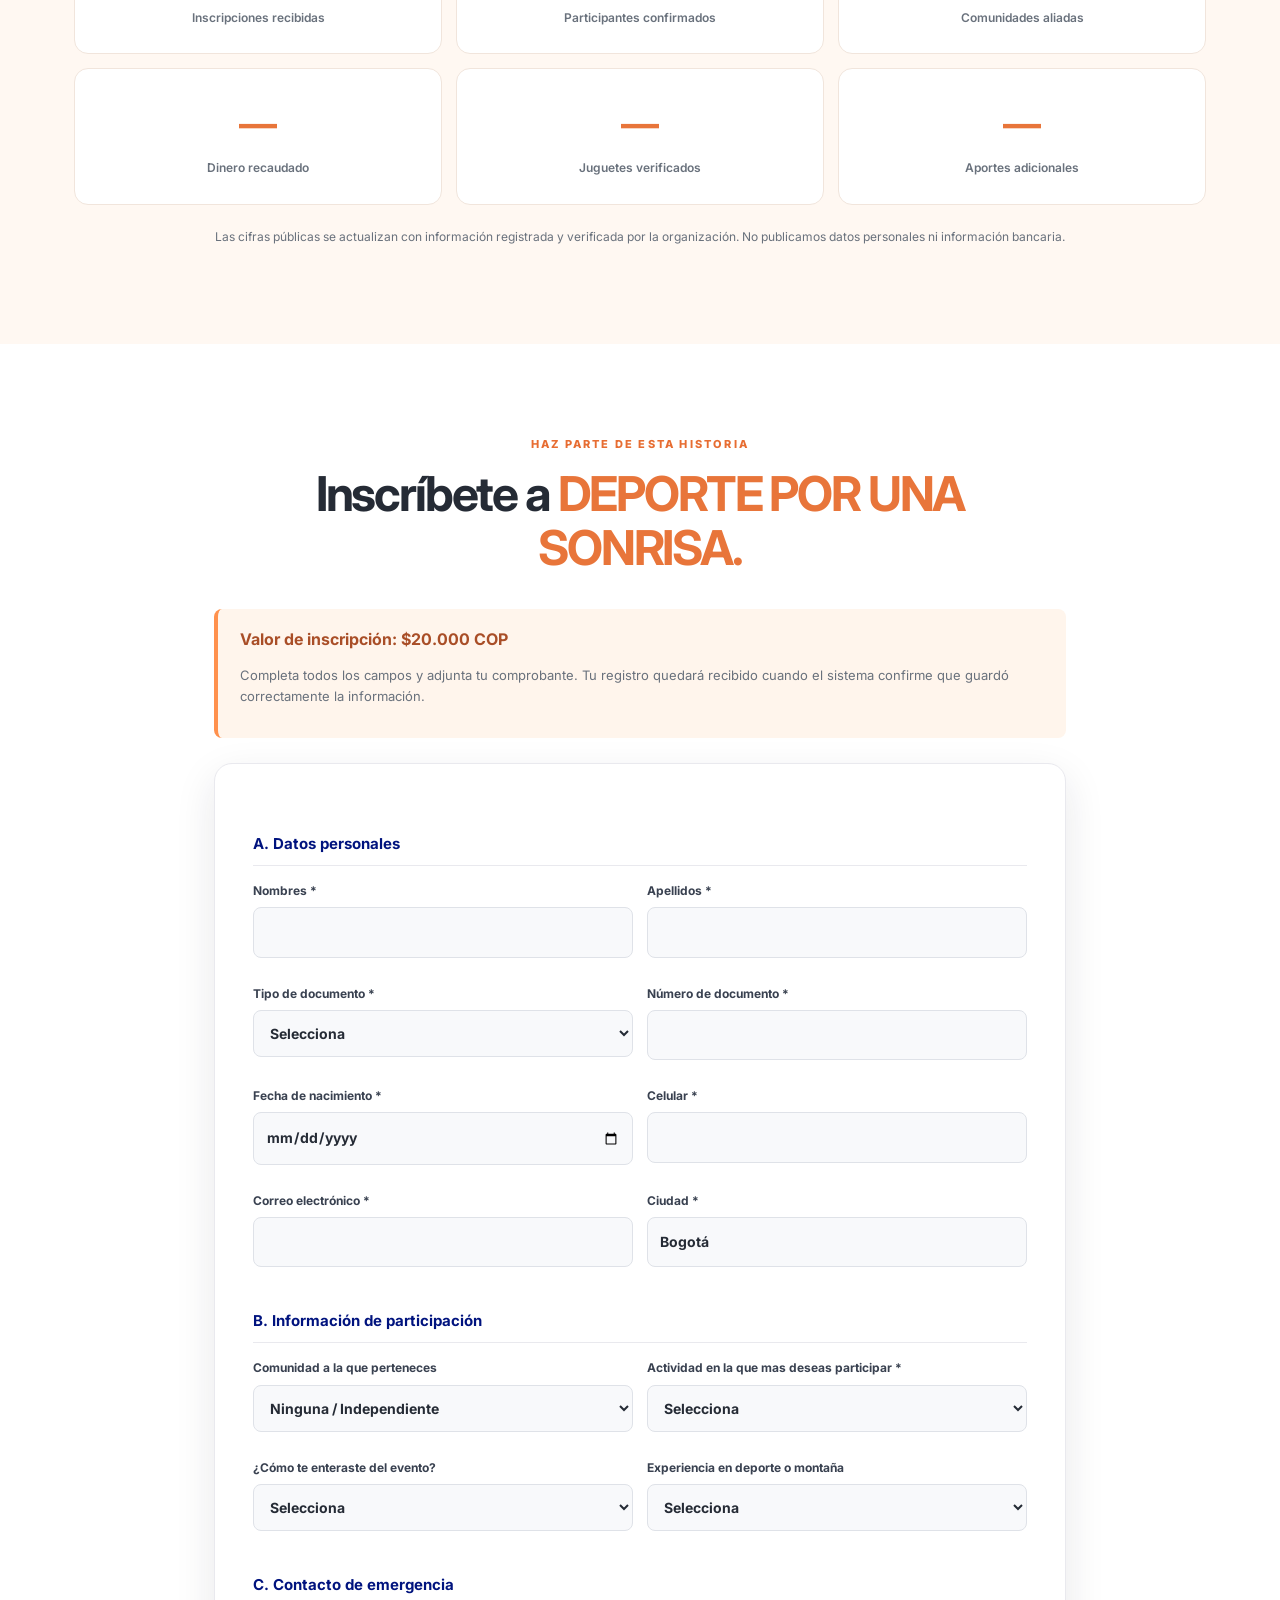
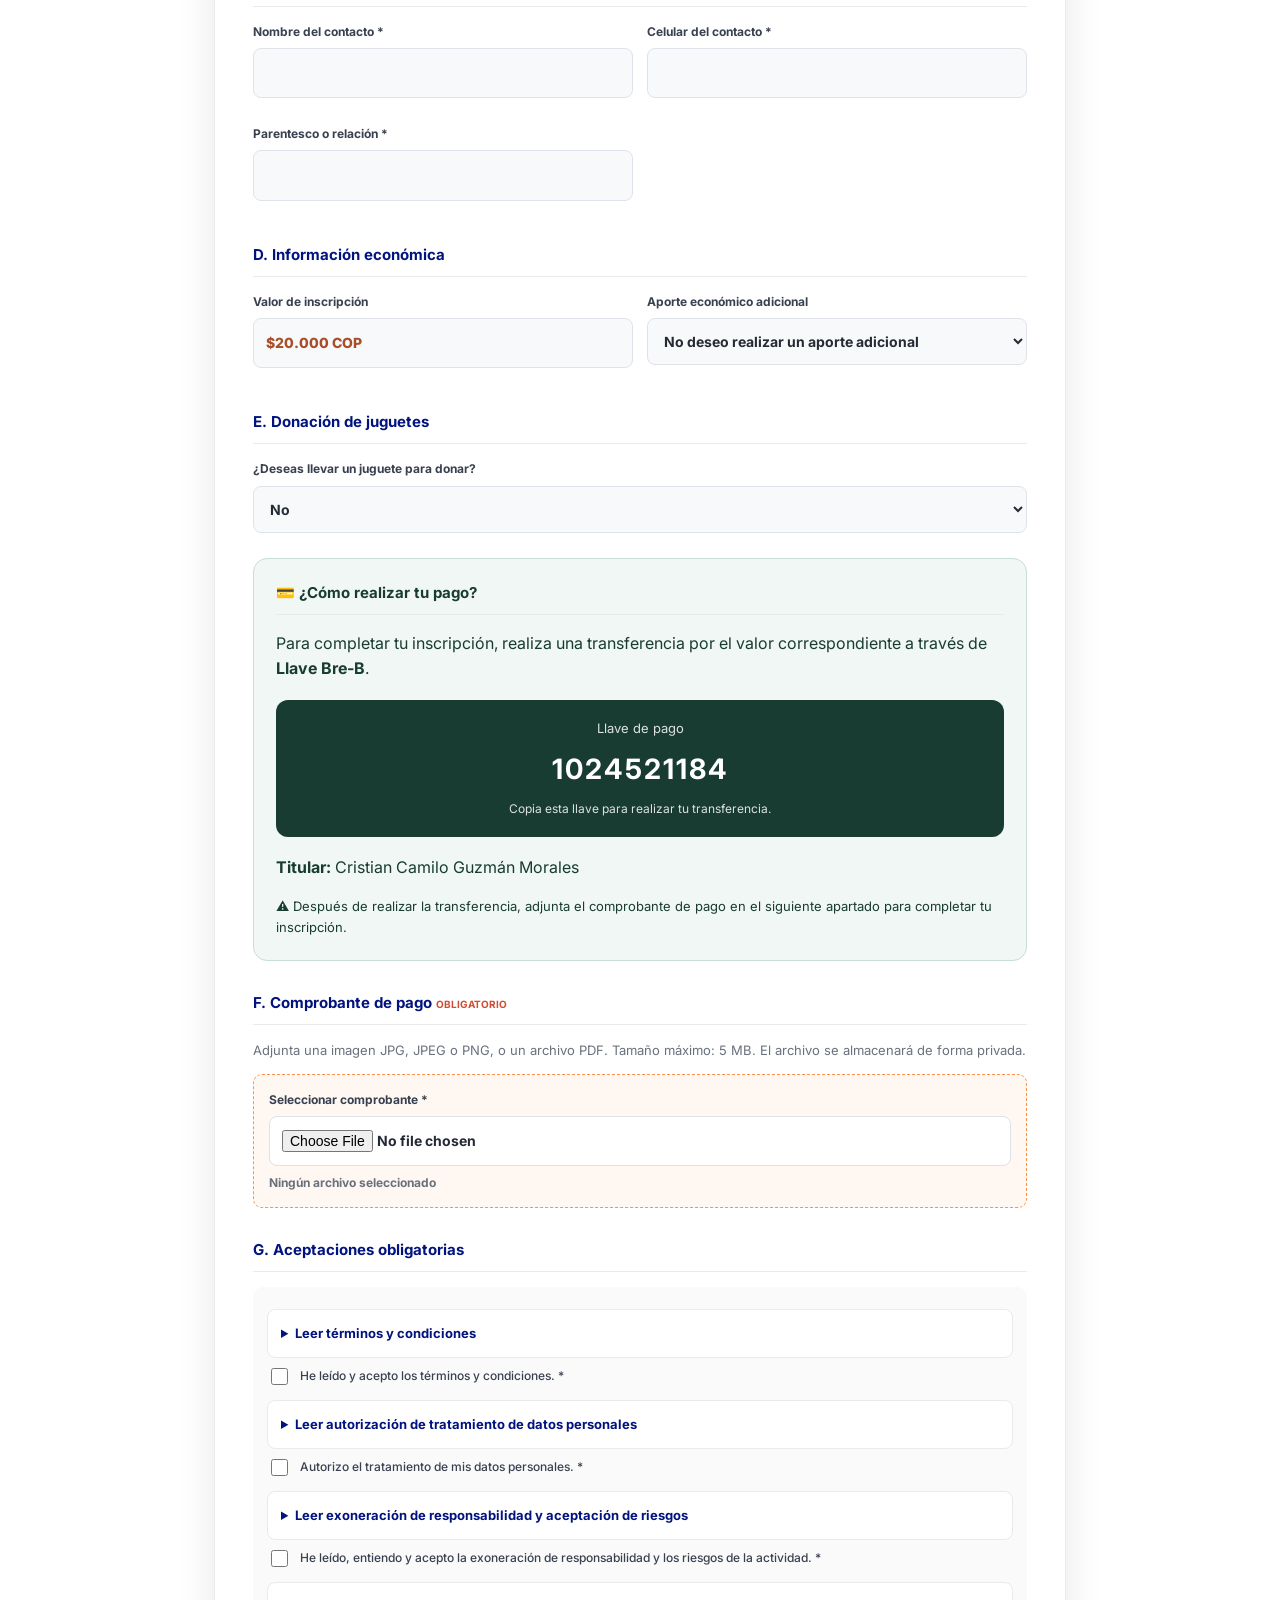
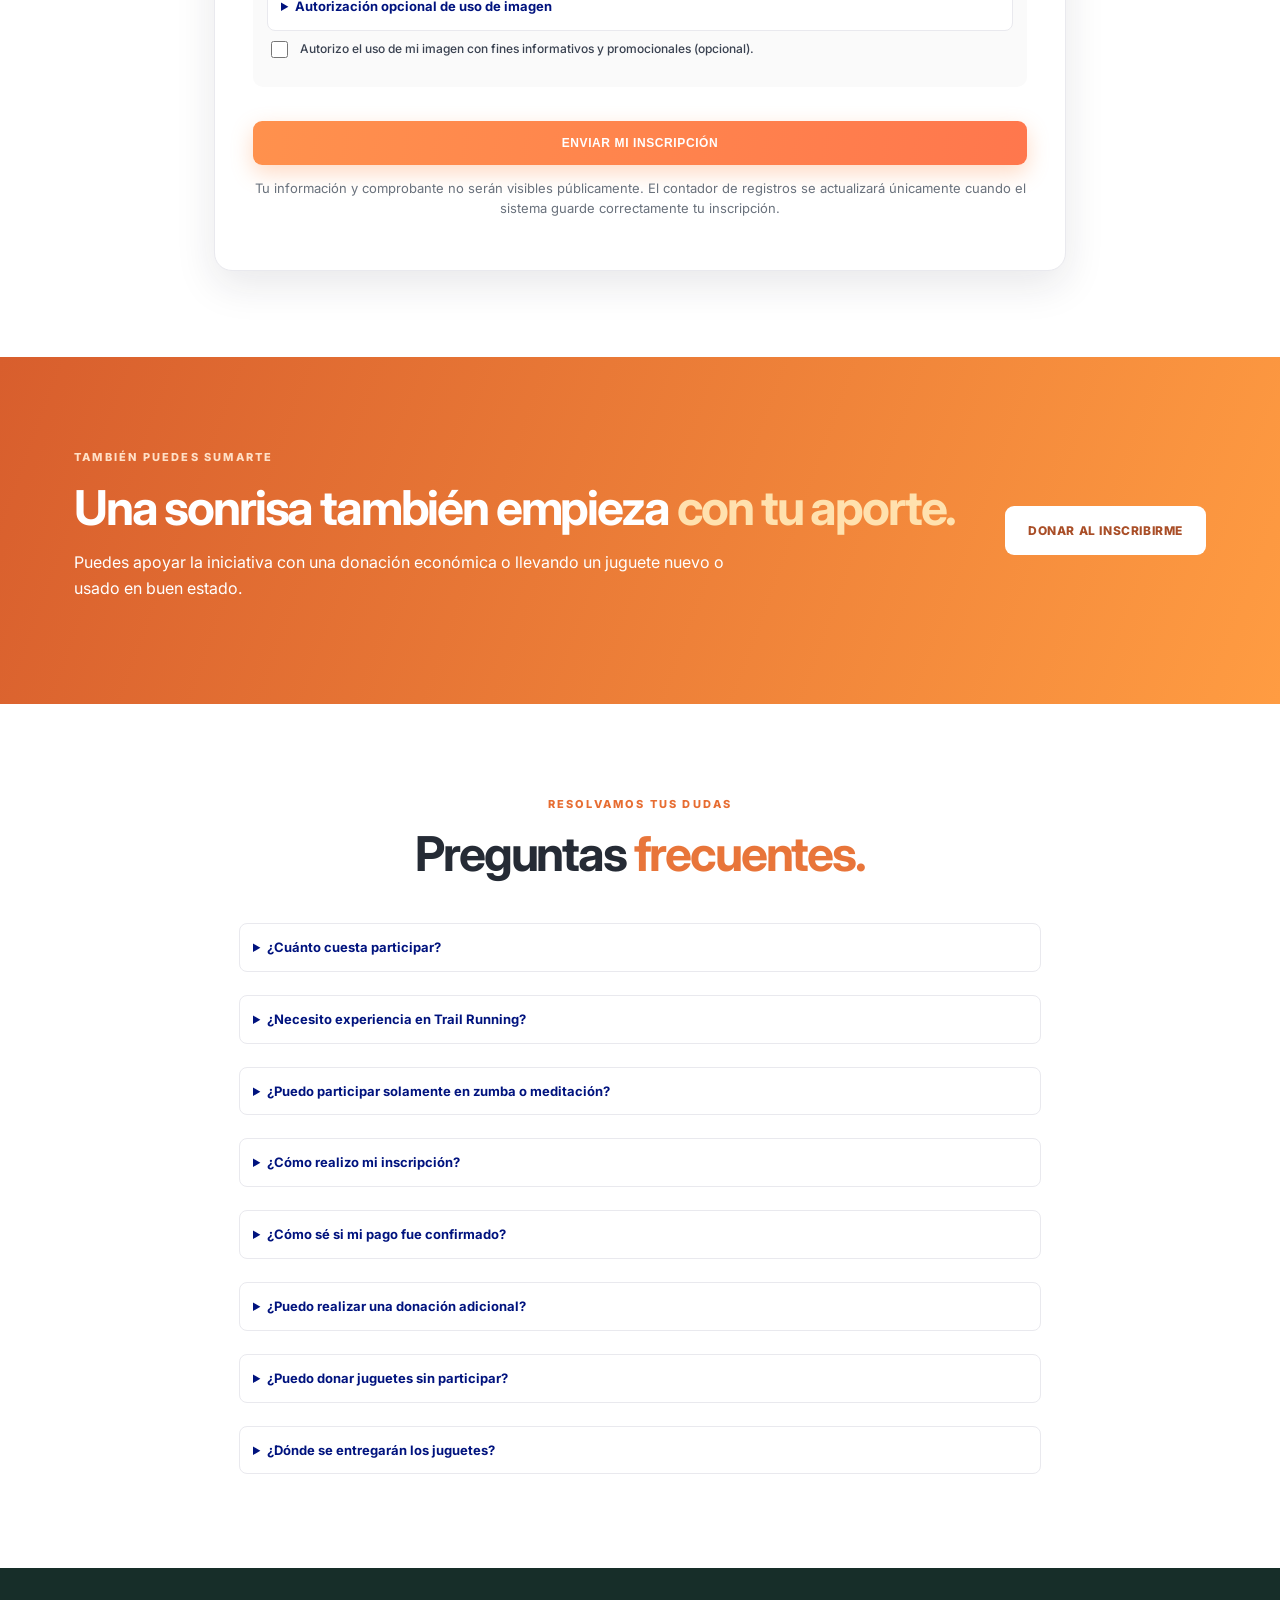
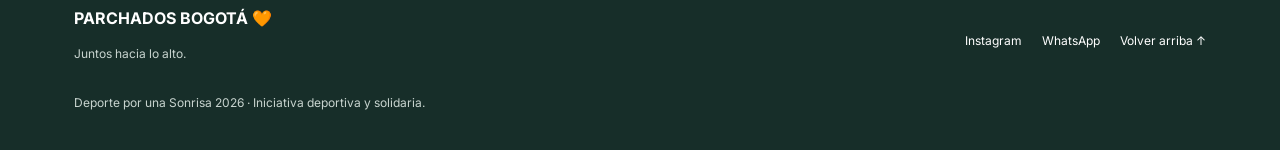
==== commit 1f7ea150: "Add files via upload" ====
--- a/index.html
+++ b/index.html
@@ -6,13 +6,15 @@
   <meta name="viewport" content="width=device-width, initial-scale=1">
   <meta name="theme-color" content="#FF914D">
   <meta name="description" content="Deporte por una Sonrisa 2026. Una carrera, muchas comunidades y cientos de sonrisas.">
-  <!-- Vista previa al compartir -->
+  <!-- VISTA PREVIA AL COMPARTIR -->
   <meta property="og:type" content="website">
   <meta property="og:url" content="https://parchadosbogota.github.io/Deporte-por-una-Sonrisa/">
   <meta property="og:title" content="Deporte por una Sonrisa">
   <meta property="og:description" content="Una jornada de deporte, naturaleza, integración y solidaridad. ¡Únete y ayudemos a llevar alegría a muchos niños esta Navidad!">
-  <meta property="og:image" content="https://parchadosbogota.github.io/Deporte-por-una-Sonrisa/img/deporte-por-una-sonrisa.jpg">
-  <meta property="og:image:type" content="image/jpg">
+
+  <meta property="og:image" content="https://parchadosbogota.github.io/Deporte-por-una-Sonrisa/img/deporte-por-una-sonrisa.jpg?v=3">
+  <meta property="og:image:secure_url" content="https://parchadosbogota.github.io/Deporte-por-una-Sonrisa/img/deporte-por-una-sonrisa.jpg?v=3">
+  <meta property="og:image:type" content="image/jpeg">
   <meta property="og:image:width" content="1200">
   <meta property="og:image:height" content="630">
   <meta property="og:image:alt" content="Deporte por una Sonrisa">
@@ -20,7 +22,7 @@
   <meta name="twitter:card" content="summary_large_image">
   <meta name="twitter:title" content="Deporte por una Sonrisa">
   <meta name="twitter:description" content="Deporte, naturaleza y solidaridad unidos por una buena causa.">
-  <meta name="twitter:image" content="https://parchadosbogota.github.io/Deporte-por-una-Sonrisa/img/Deporte%20por%20una%20sonrisa.jpg">
+  <meta name="twitter:image" content="https://parchadosbogota.github.io/Deporte-por-una-Sonrisa/img/deporte-por-una-sonrisa.jpg?v=3">
   <title>Deporte por una Sonrisa 2026 | Parchados</title>
   <link rel="preconnect" href="https://fonts.googleapis.com">
   <link href="https://fonts.googleapis.com/css2?family=Inter:wght@400;500;600;700;800&display=swap" rel="stylesheet">
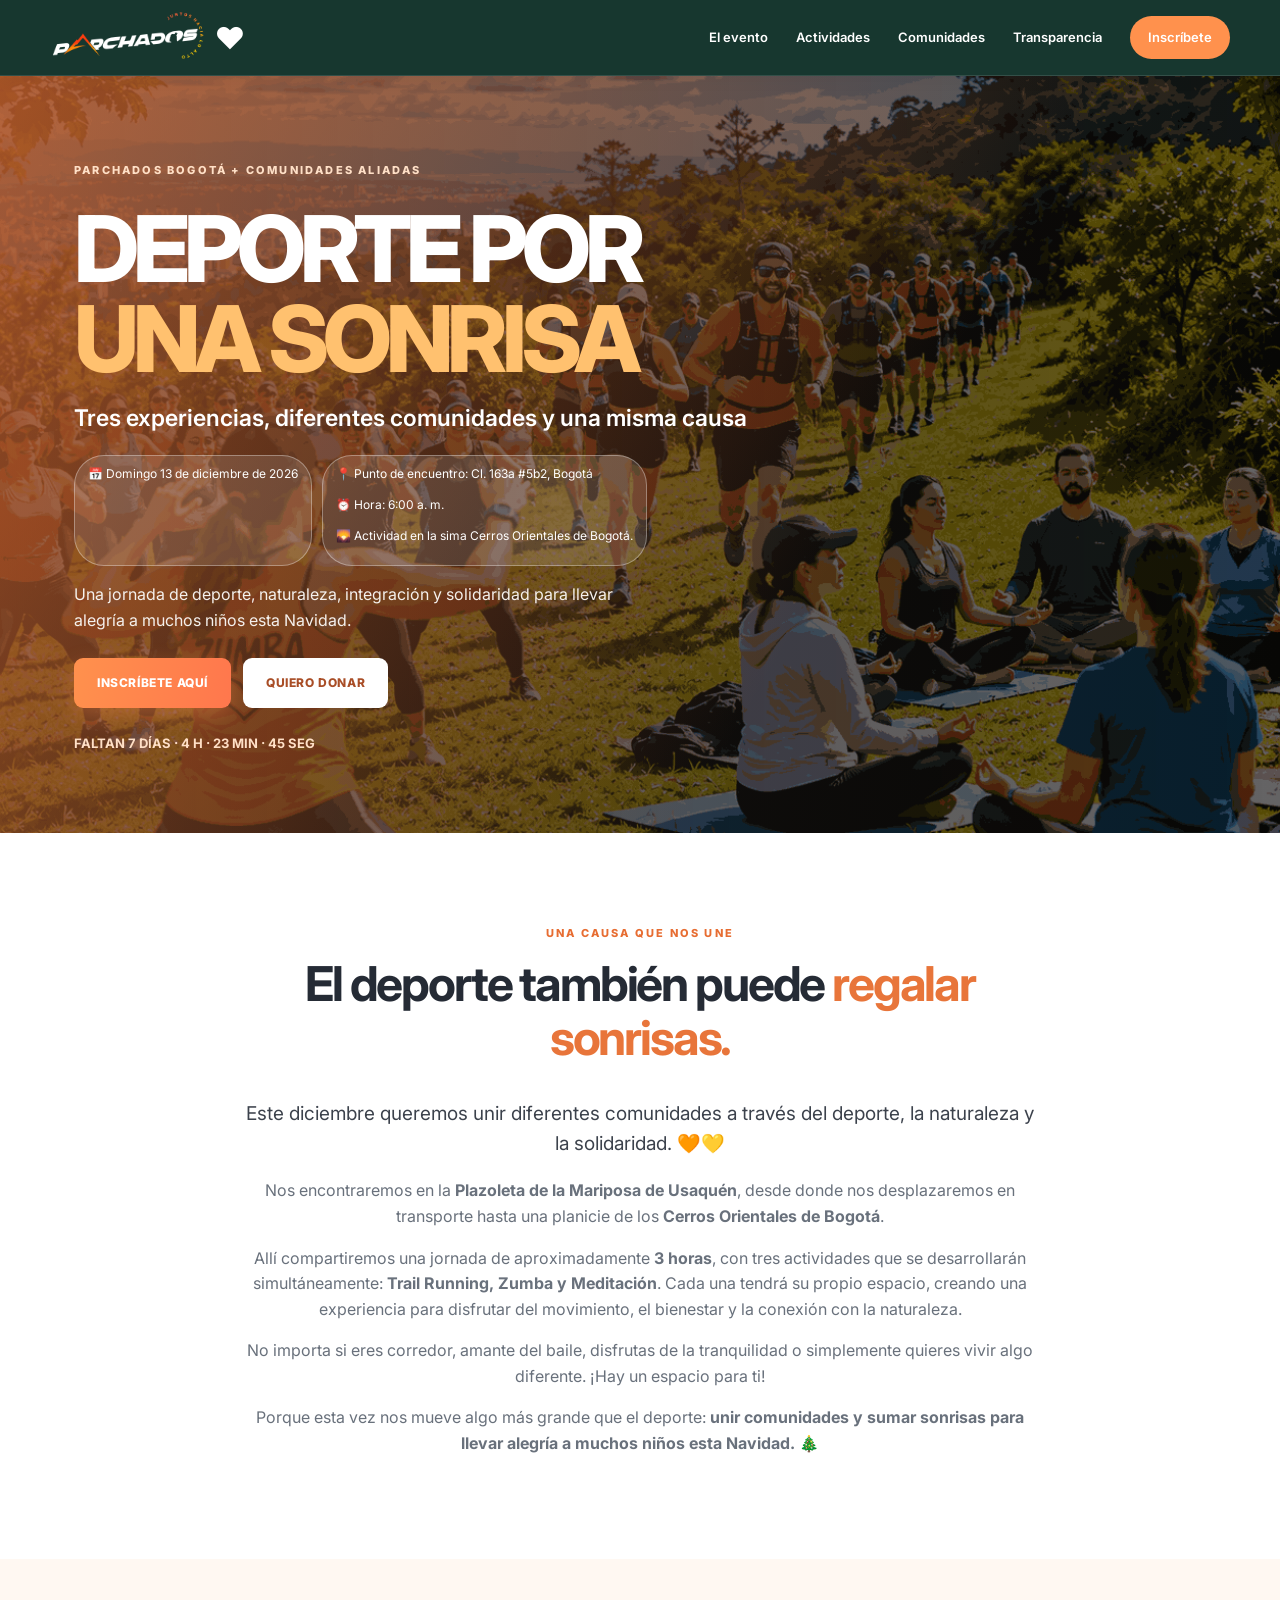
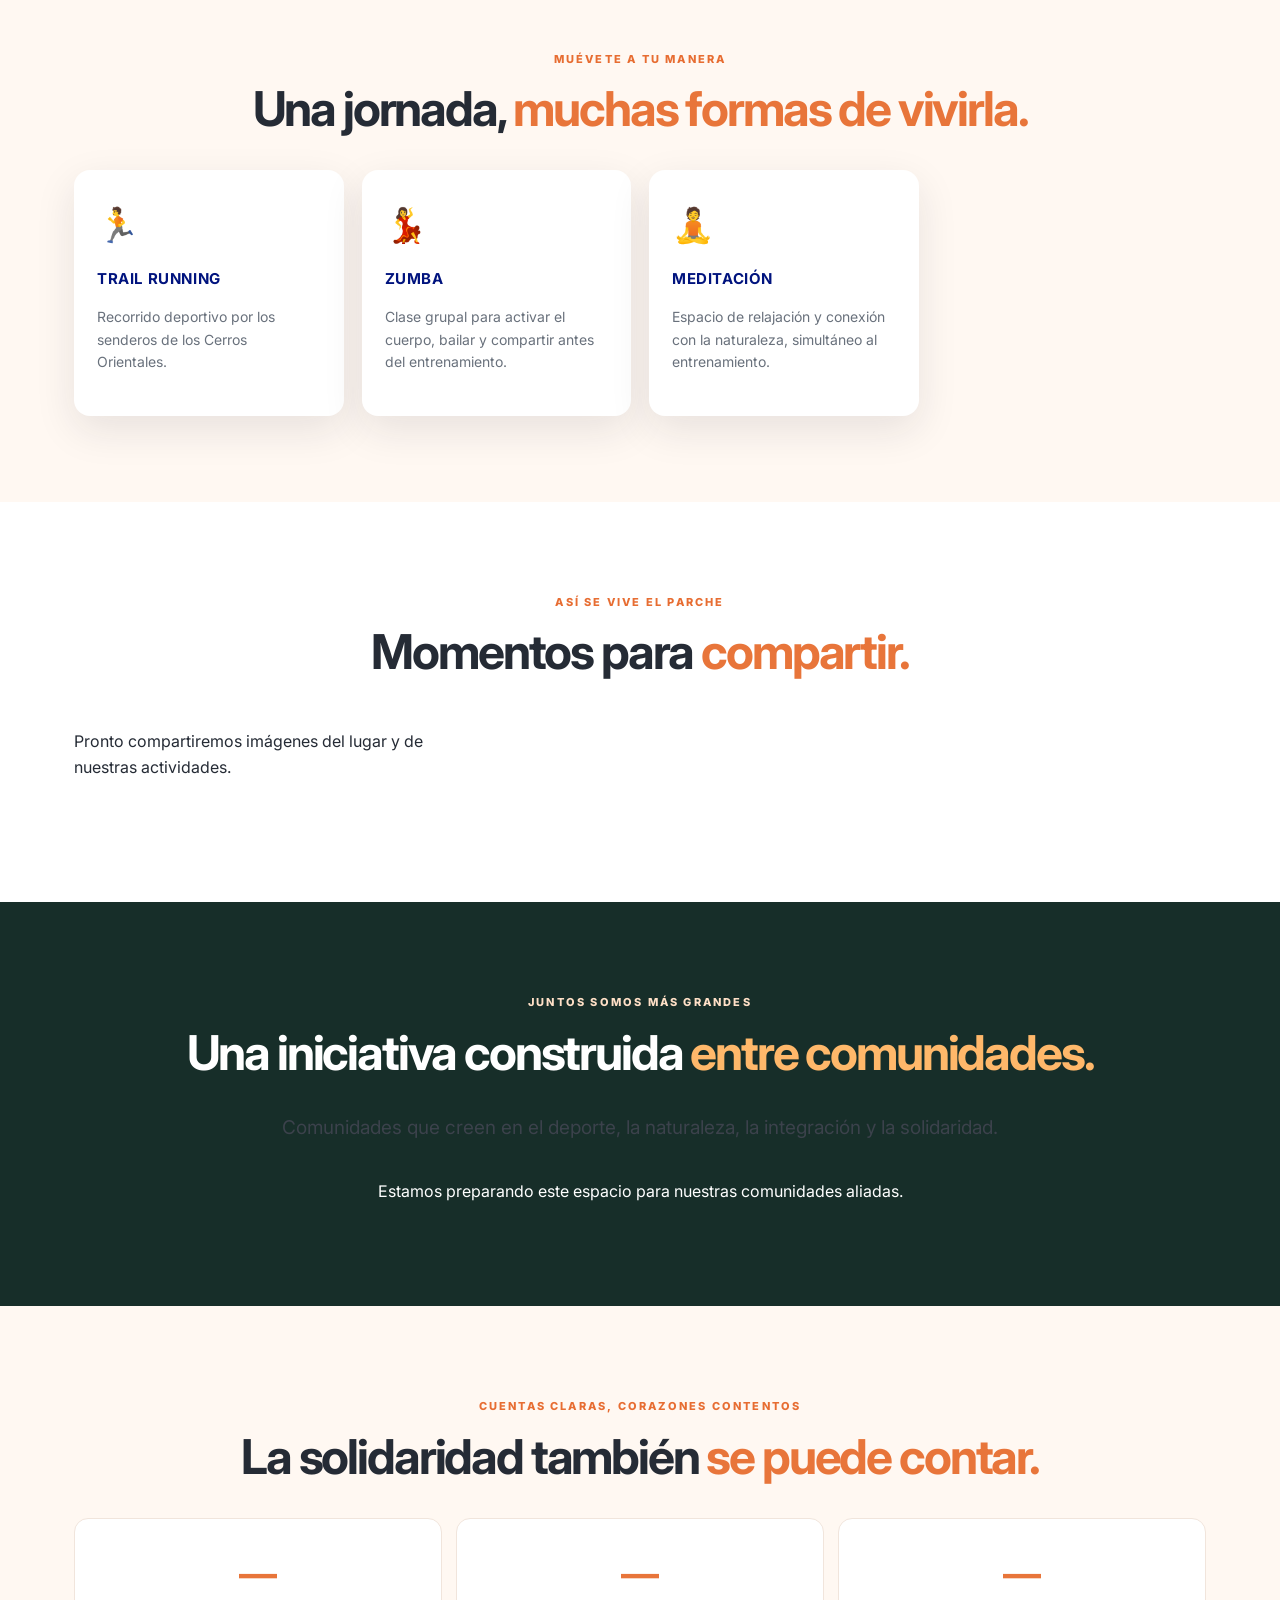
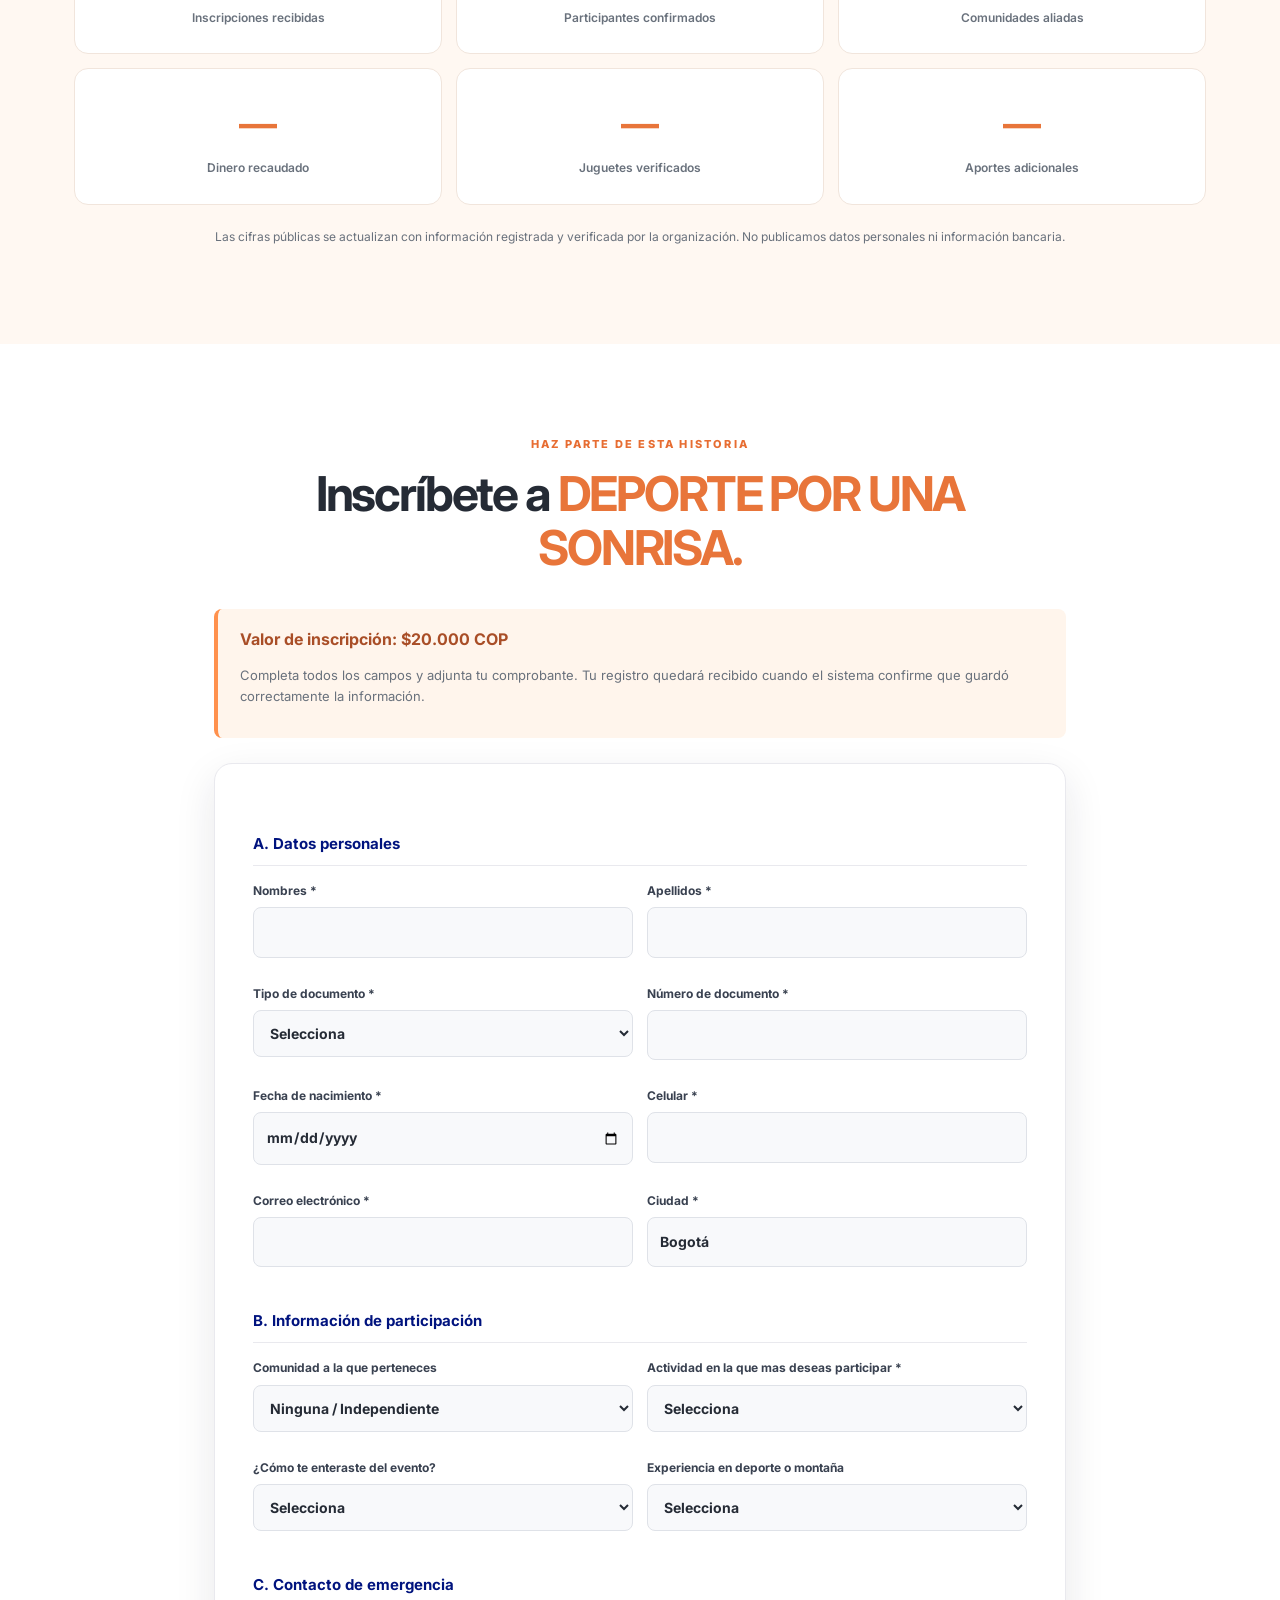
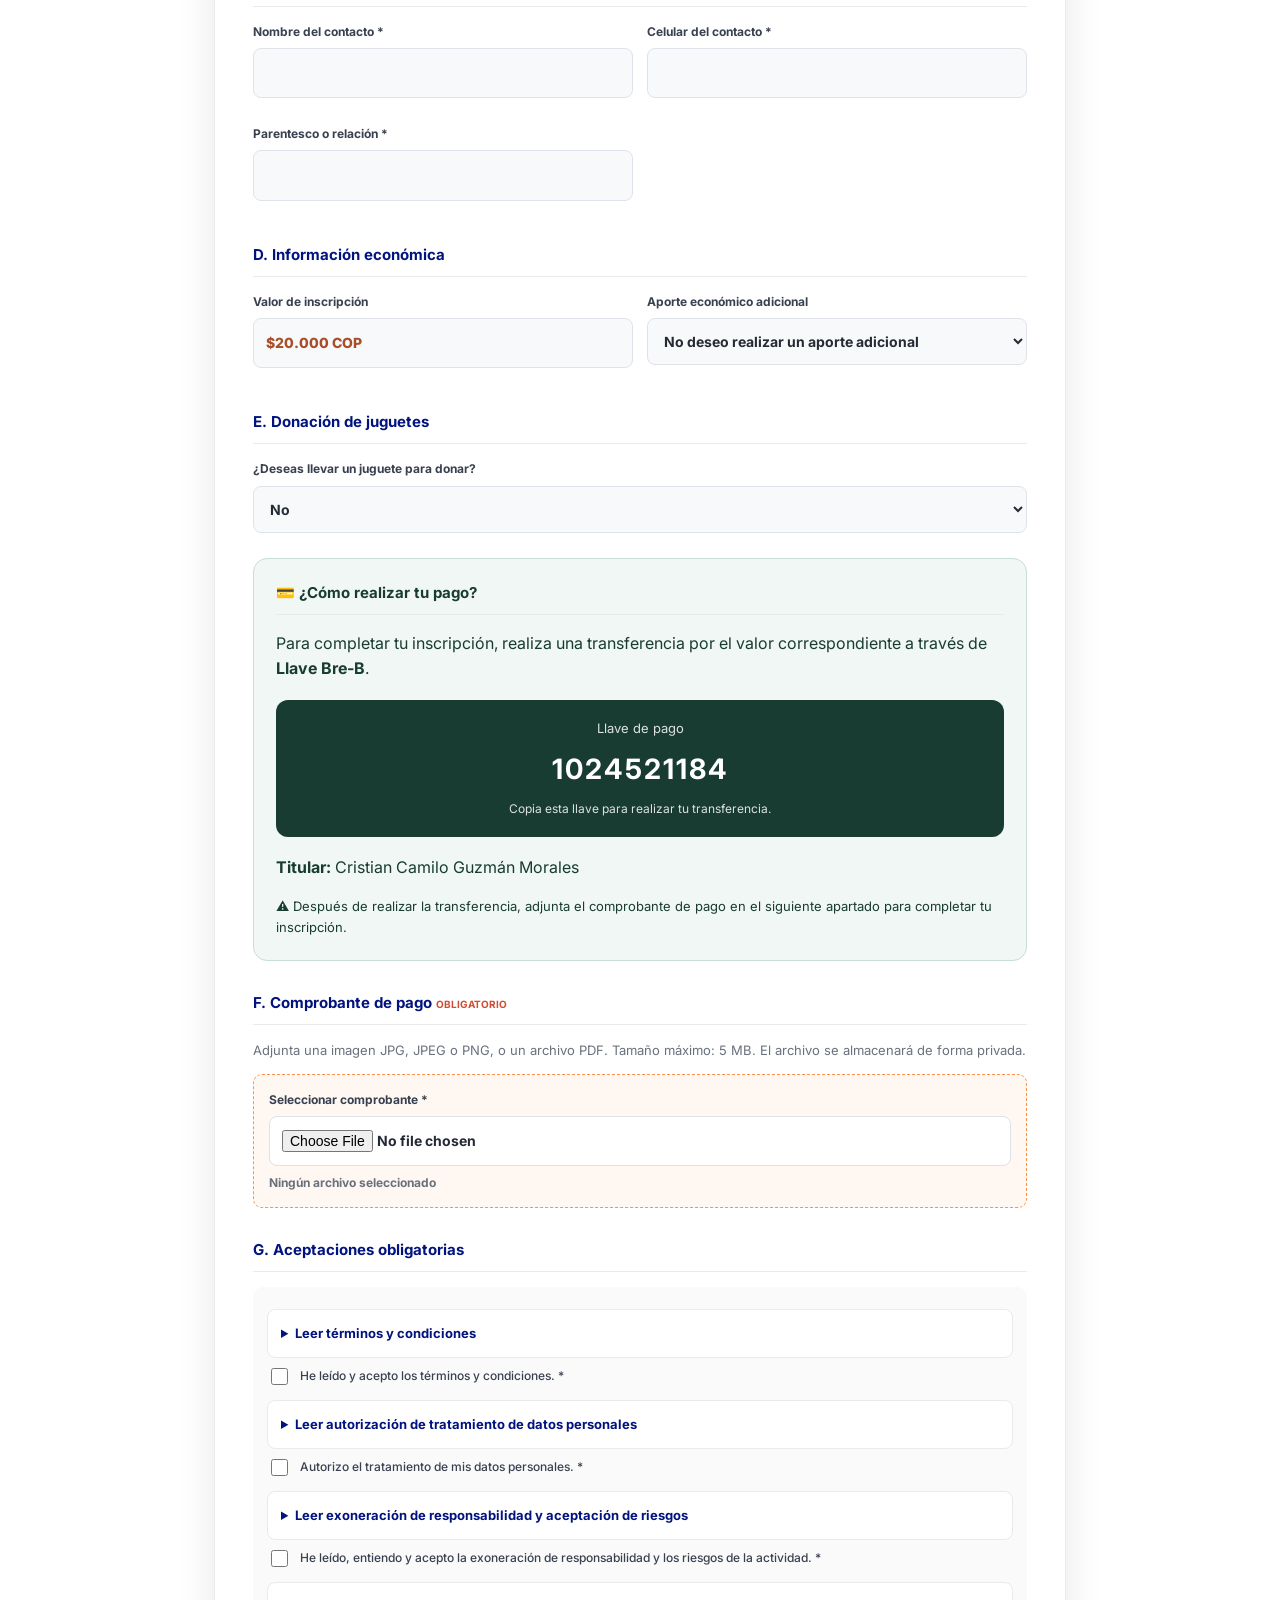
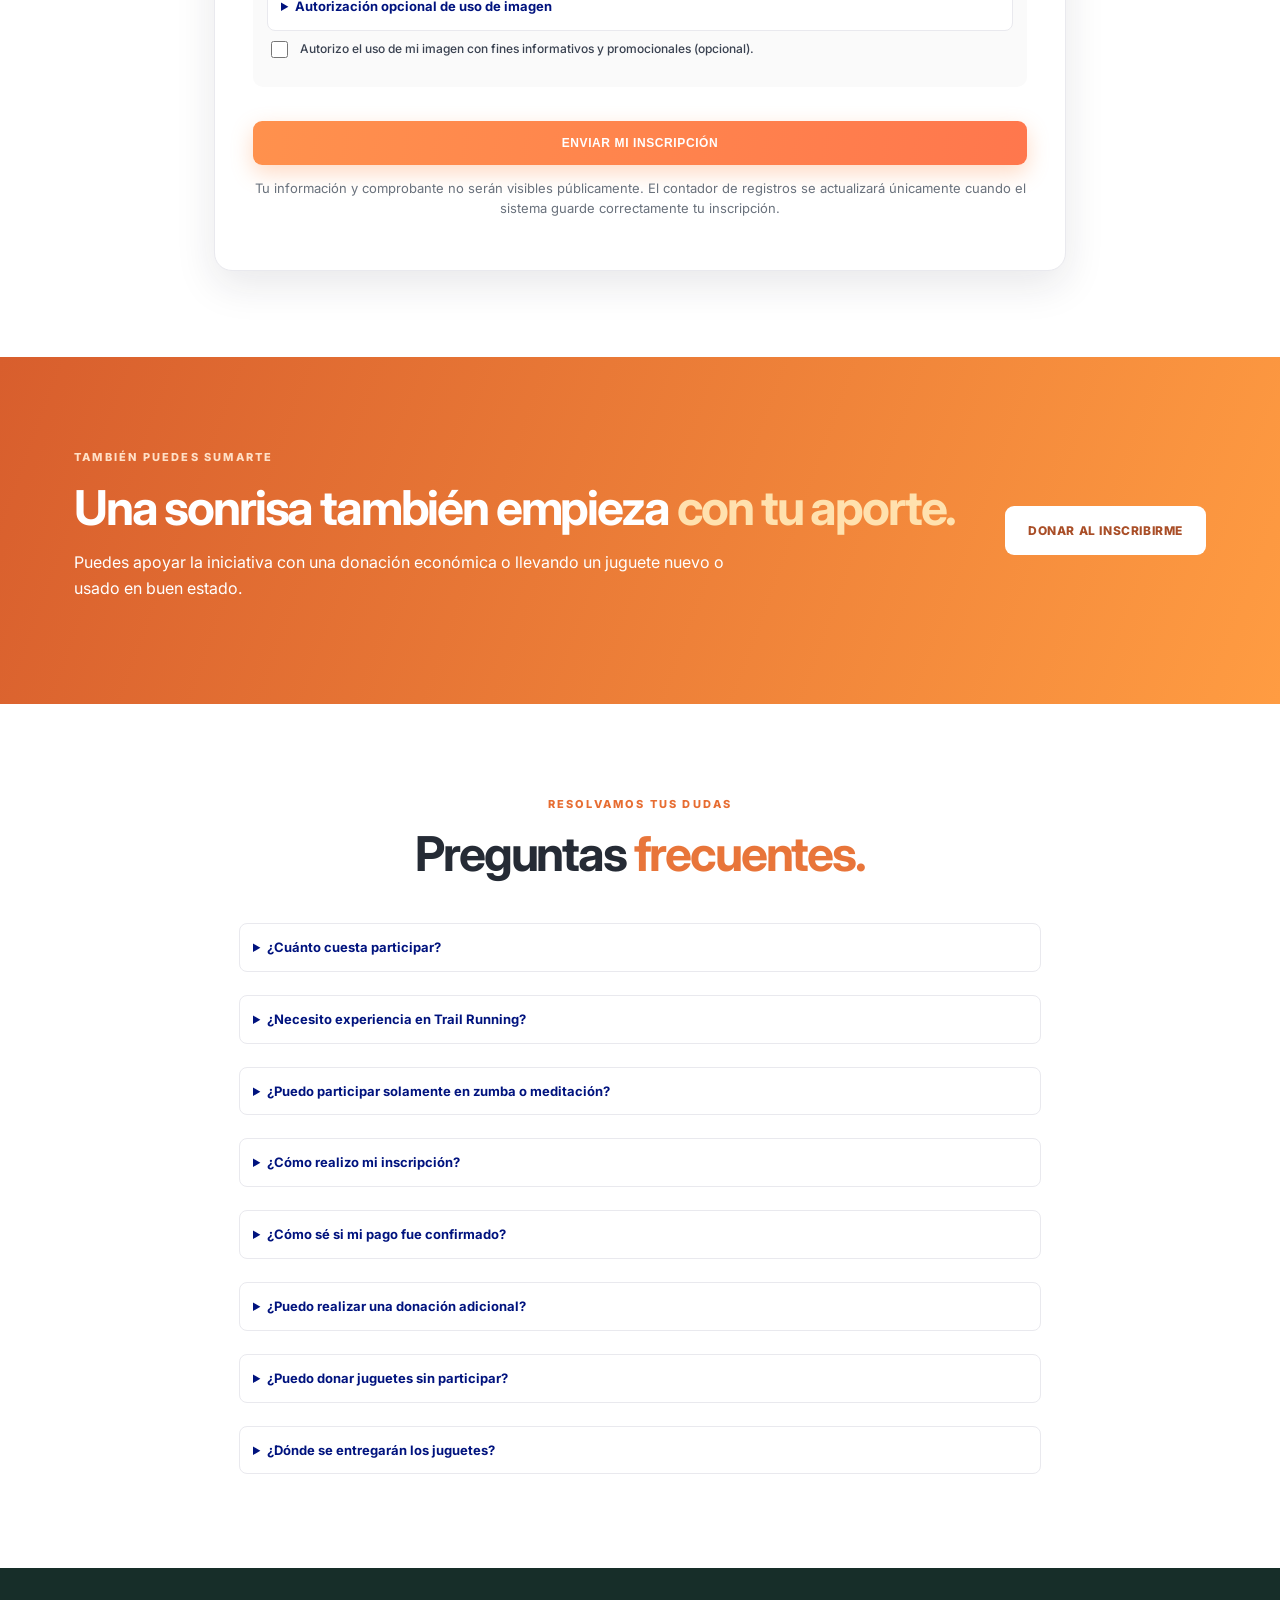
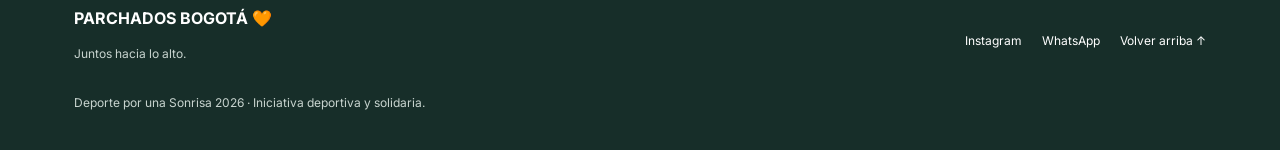
==== commit d2c93871: "Add files via upload" ====
--- a/index.html
+++ b/index.html
@@ -1,4 +1,3 @@
-
 <!doctype html>
 <html lang="es">
 <head>
@@ -110,7 +109,6 @@
   <div class="section-heading"><span class="eyebrow orange">MUÉVETE A TU MANERA</span><h2>Una jornada, <em>muchas formas de vivirla.</em></h2></div>
   <div class="card-grid">
     <article class="activity-card"><div class="activity-icon">🏃</div><h3>TRAIL RUNNING</h3><p>Recorrido deportivo por los senderos de los Cerros Orientales.</p></article>
-    <article class="activity-card"><div class="activity-icon">🥾</div><h3>SENDERISMO</h3><p>Una alternativa para quienes prefieren disfrutar de la montaña caminando.</p></article>
     <article class="activity-card"><div class="activity-icon">💃</div><h3>ZUMBA</h3><p>Clase grupal para activar el cuerpo, bailar y compartir antes del entrenamiento.</p></article>
     <article class="activity-card"><div class="activity-icon">🧘</div><h3>MEDITACIÓN</h3><p>Espacio de relajación y conexión con la naturaleza, simultáneo al entrenamiento.</p></article>
   </div>
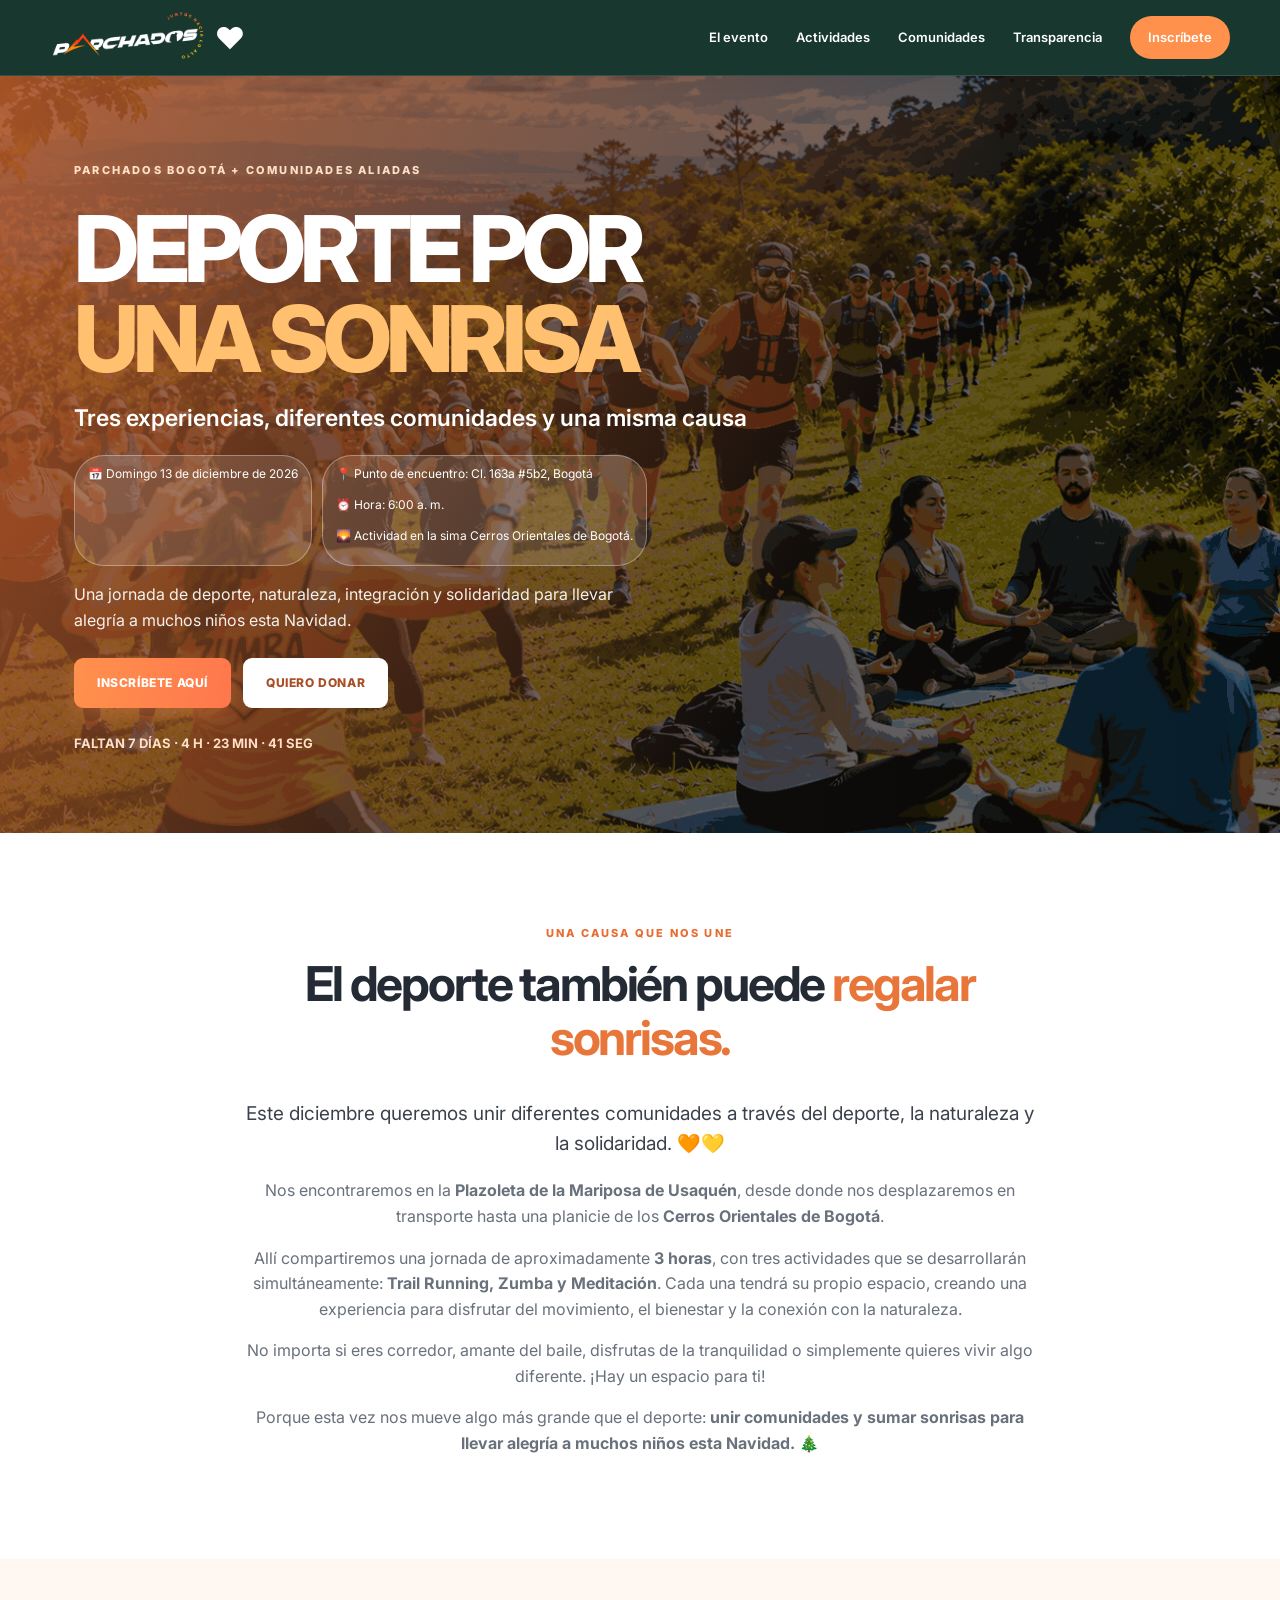
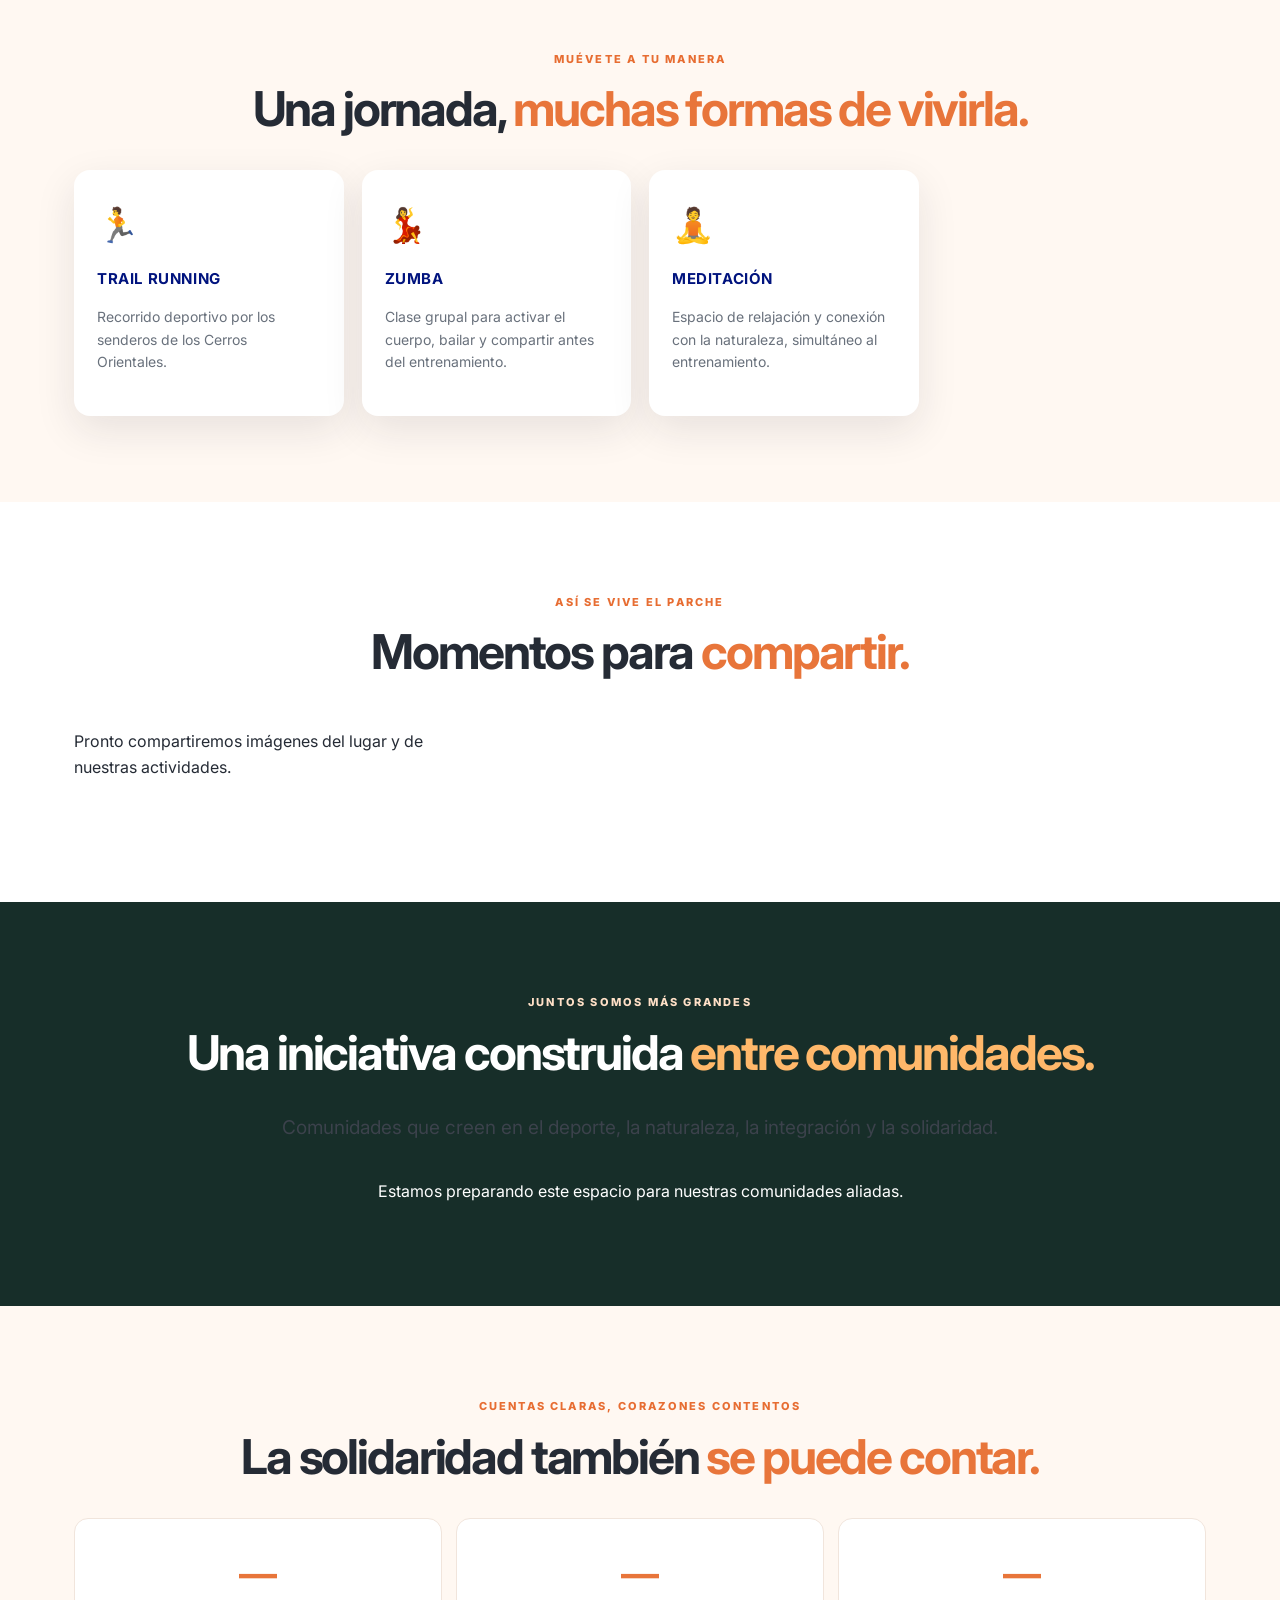
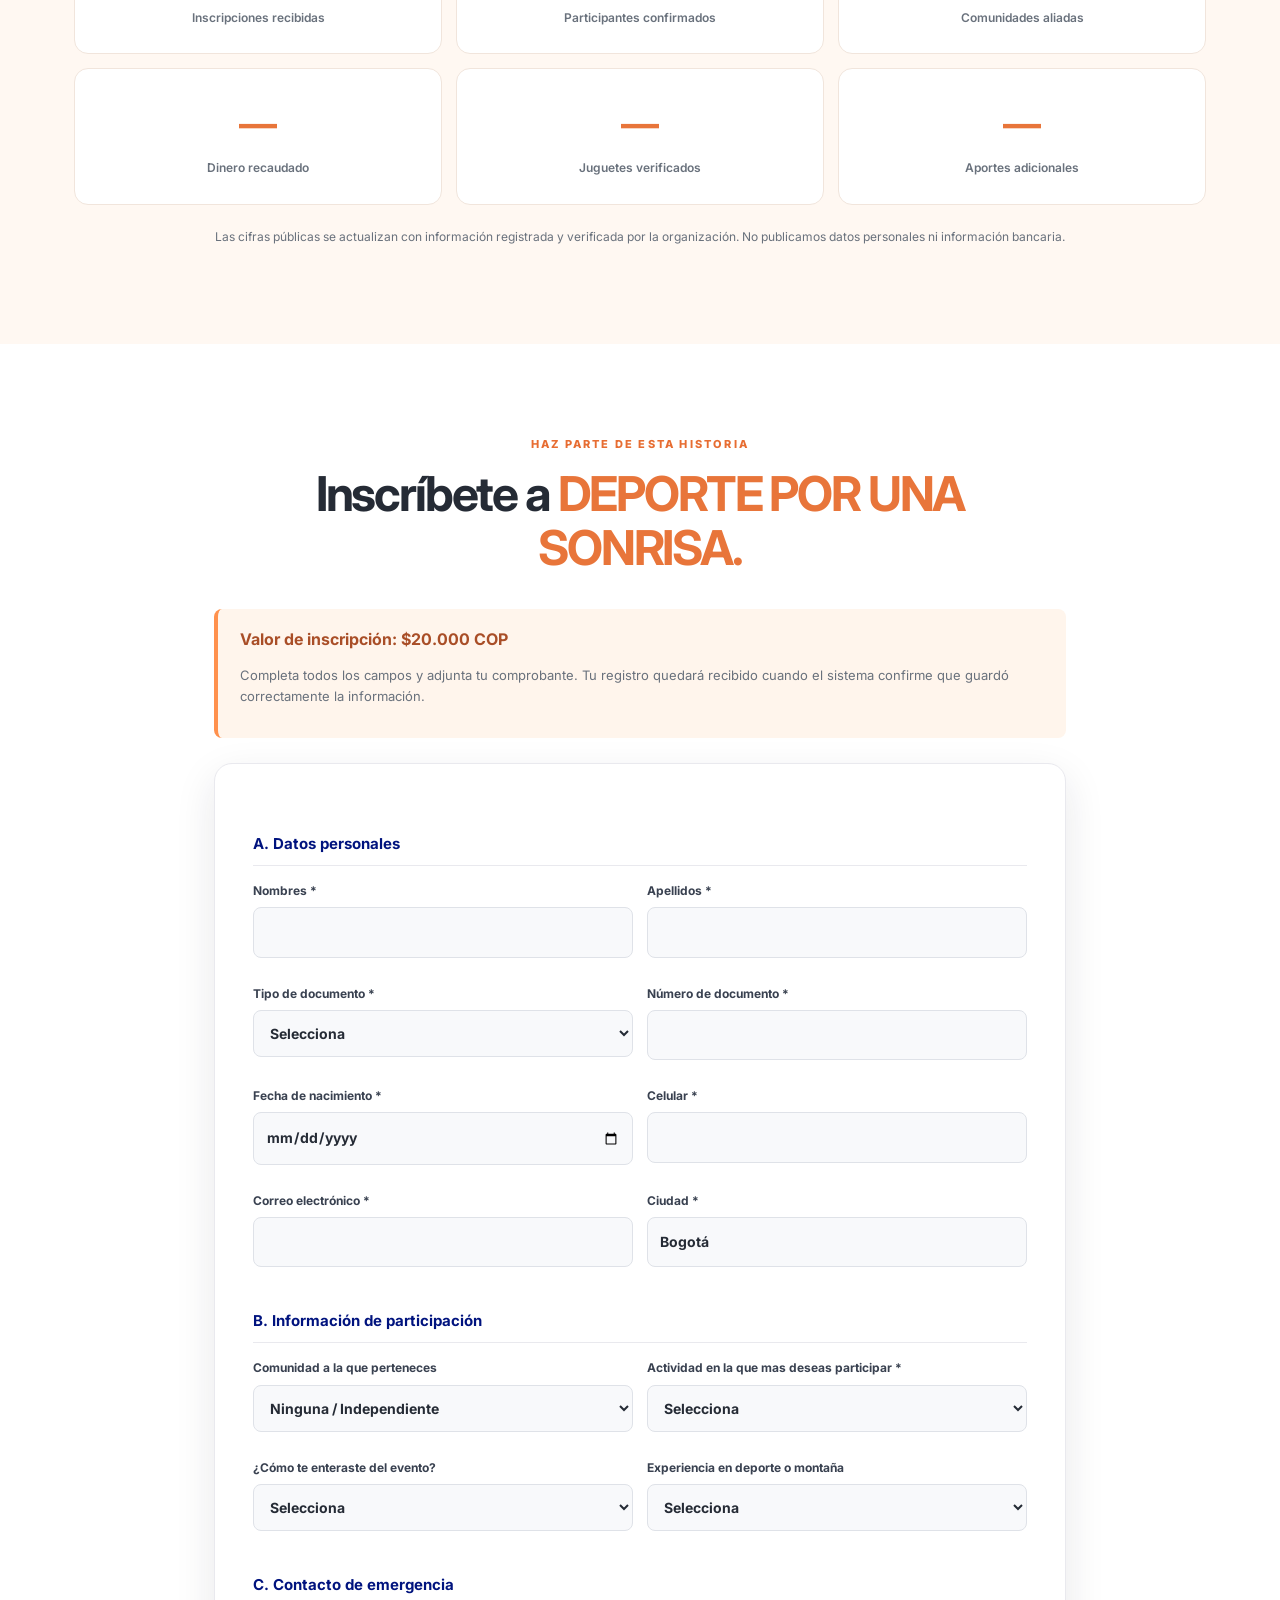
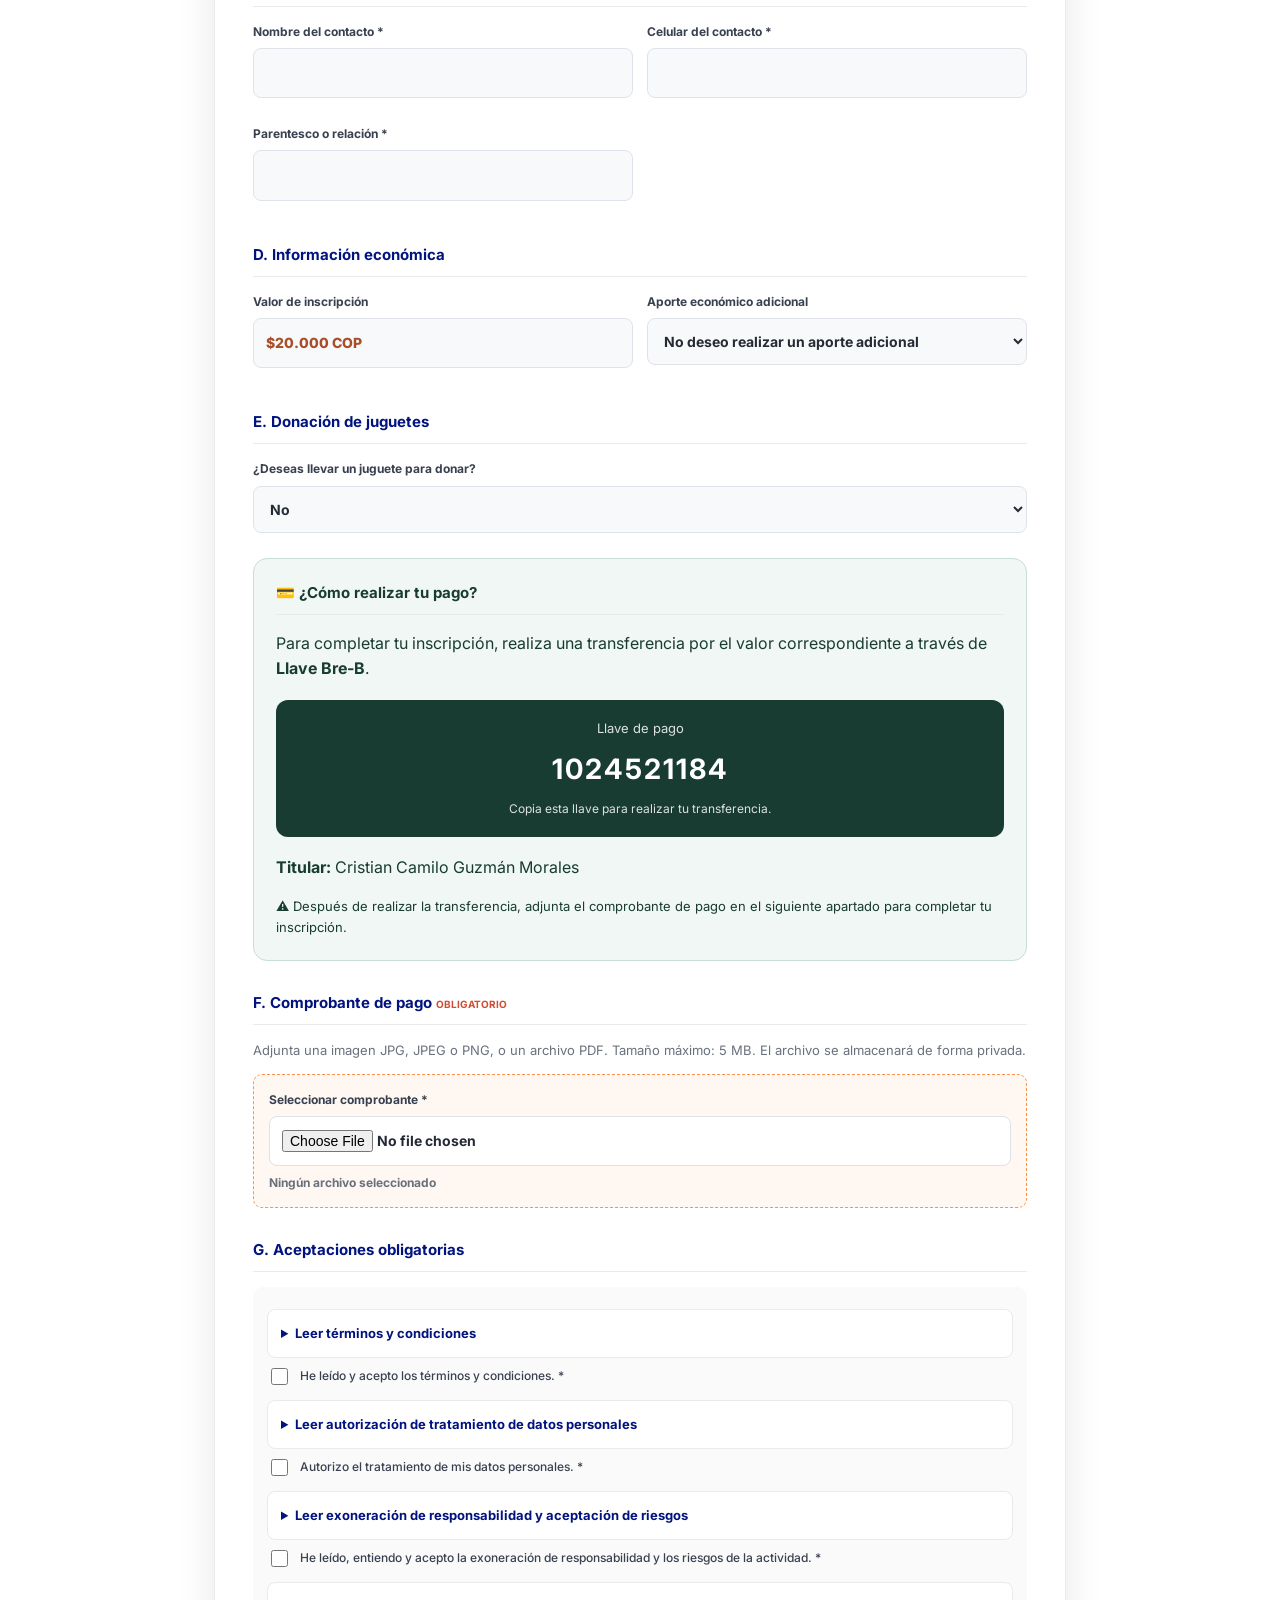
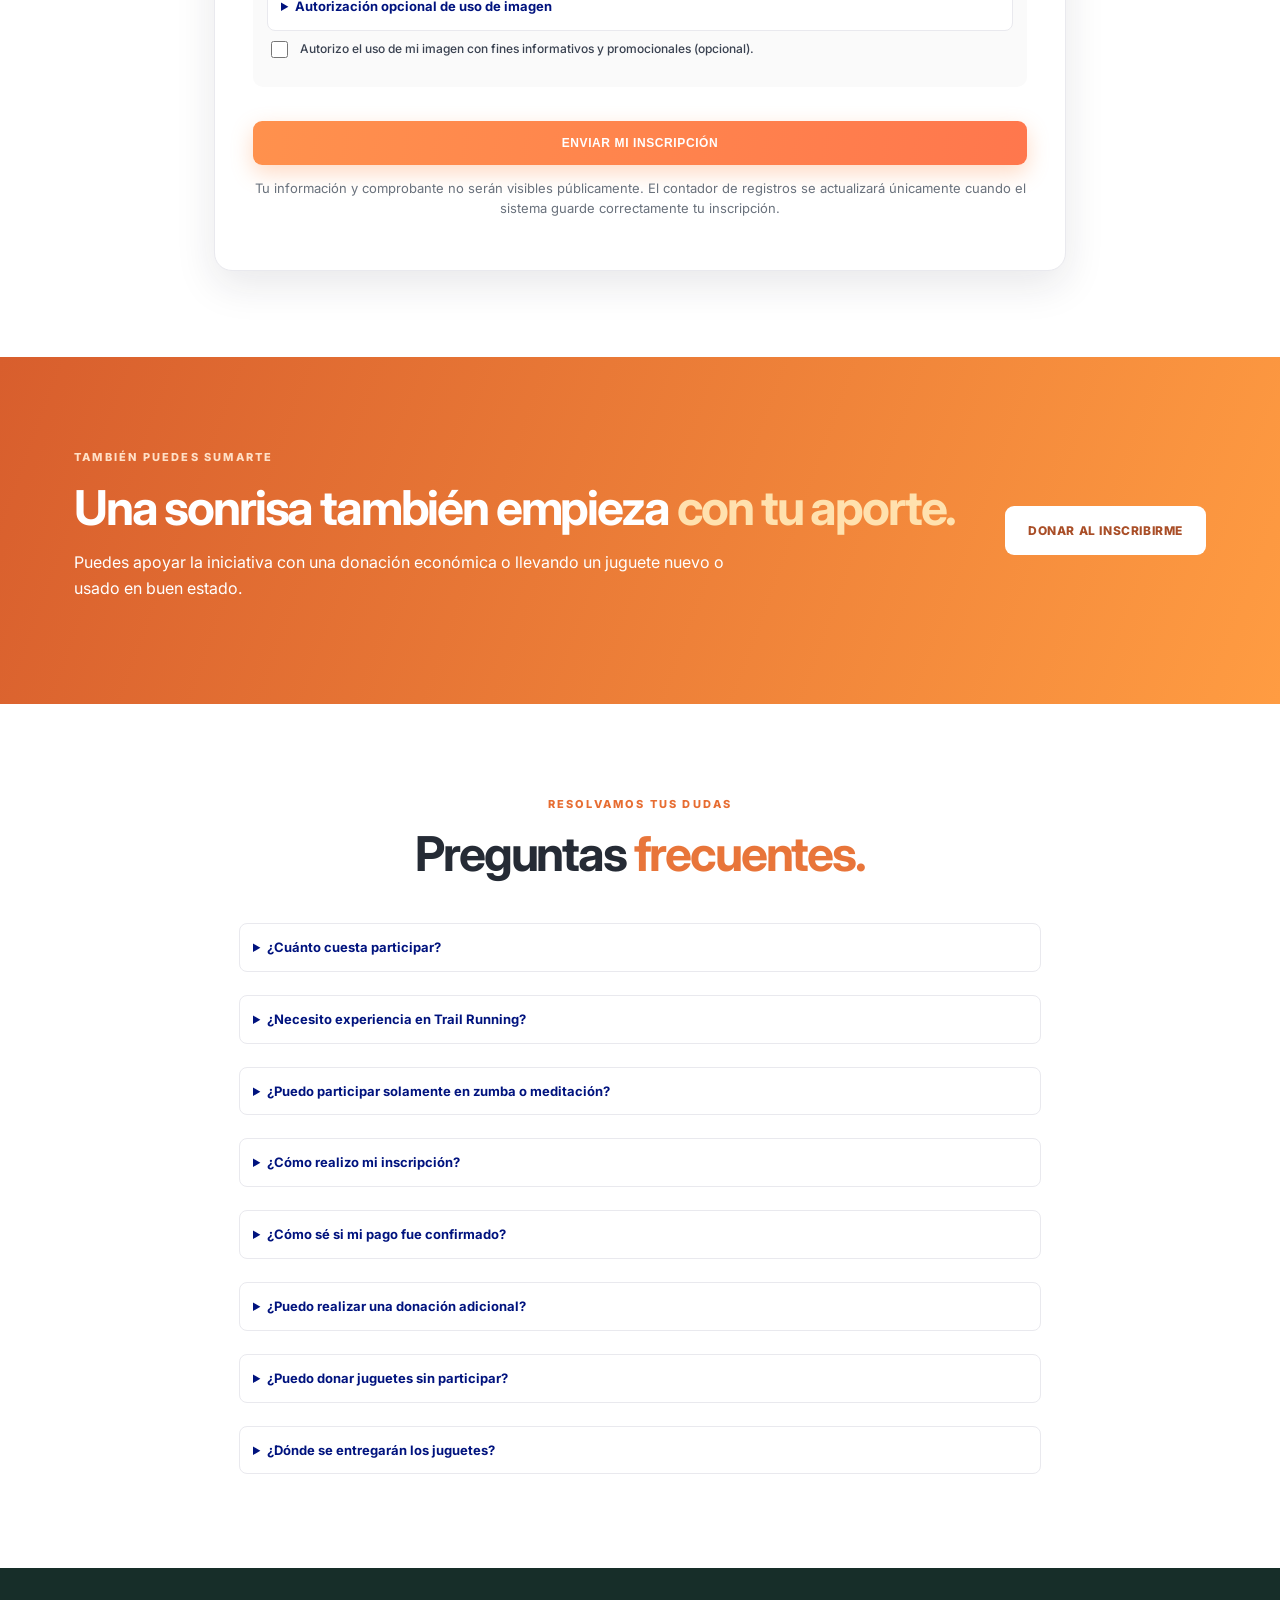
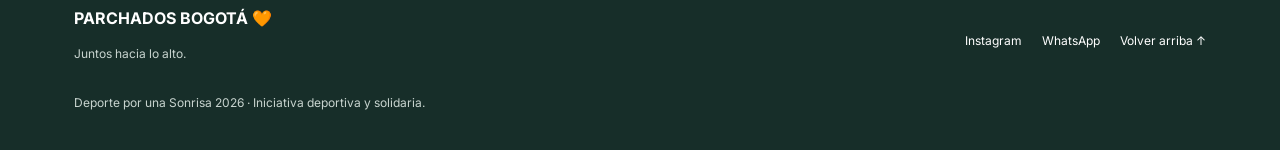
==== commit f9457b20: "Add files via upload" ====
--- a/index.html
+++ b/index.html
@@ -25,7 +25,7 @@
   <title>Deporte por una Sonrisa 2026 | Parchados</title>
   <link rel="preconnect" href="https://fonts.googleapis.com">
   <link href="https://fonts.googleapis.com/css2?family=Inter:wght@400;500;600;700;800&display=swap" rel="stylesheet">
-  <link rel="stylesheet" href="styles.css">
+  <link rel="stylesheet" href="styles.css?v=20261110-2">
   
 </head>
 <body>
@@ -318,8 +318,8 @@
 
 <div class="modal" id="successModal" aria-hidden="true"><div class="modal-card"><div class="success-icon">✓</div><h2>¡Tu inscripción fue recibida!</h2><p>Gracias por sumarte a Deporte por una Sonrisa.</p><p>Tu código de inscripción es:</p><strong id="registrationCode" class="registration-code"></strong><p>Tu comprobante será revisado por la organización. Cuando el pago sea validado, recibirás la confirmación definitiva.</p><button class="btn btn-primary" id="closeModal">ENTENDIDO</button></div></div>
 
-<script src="config.js"></script>
-<script src="app.js"></script>
+<script src="config.js?v=20261110-2"></script>
+<script src="app.js?v=20261110-2"></script>
 <script>
 document.addEventListener("DOMContentLoaded", function () {
   const birthDate = document.getElementById("birthDate");
--- a/styles.css
+++ b/styles.css
@@ -163,4 +163,12 @@
 .payment-warning {
   font-size: 13px;
   margin-bottom: 0;
-}+}
+/* Ajustes móviles para tarjetas y logos */
+@media (max-width: 520px) {
+  .community-grid { gap: 14px; }
+  .community-item { width: calc(50% - 12px); min-width: 125px; overflow-wrap: anywhere; }
+  .community-item img { max-width: 100%; height: 105px; object-fit: contain; }
+  .stat strong { font-size: clamp(15px, 5vw, 27px); overflow-wrap: anywhere; }
+  .stat { min-width: 0; }
+}
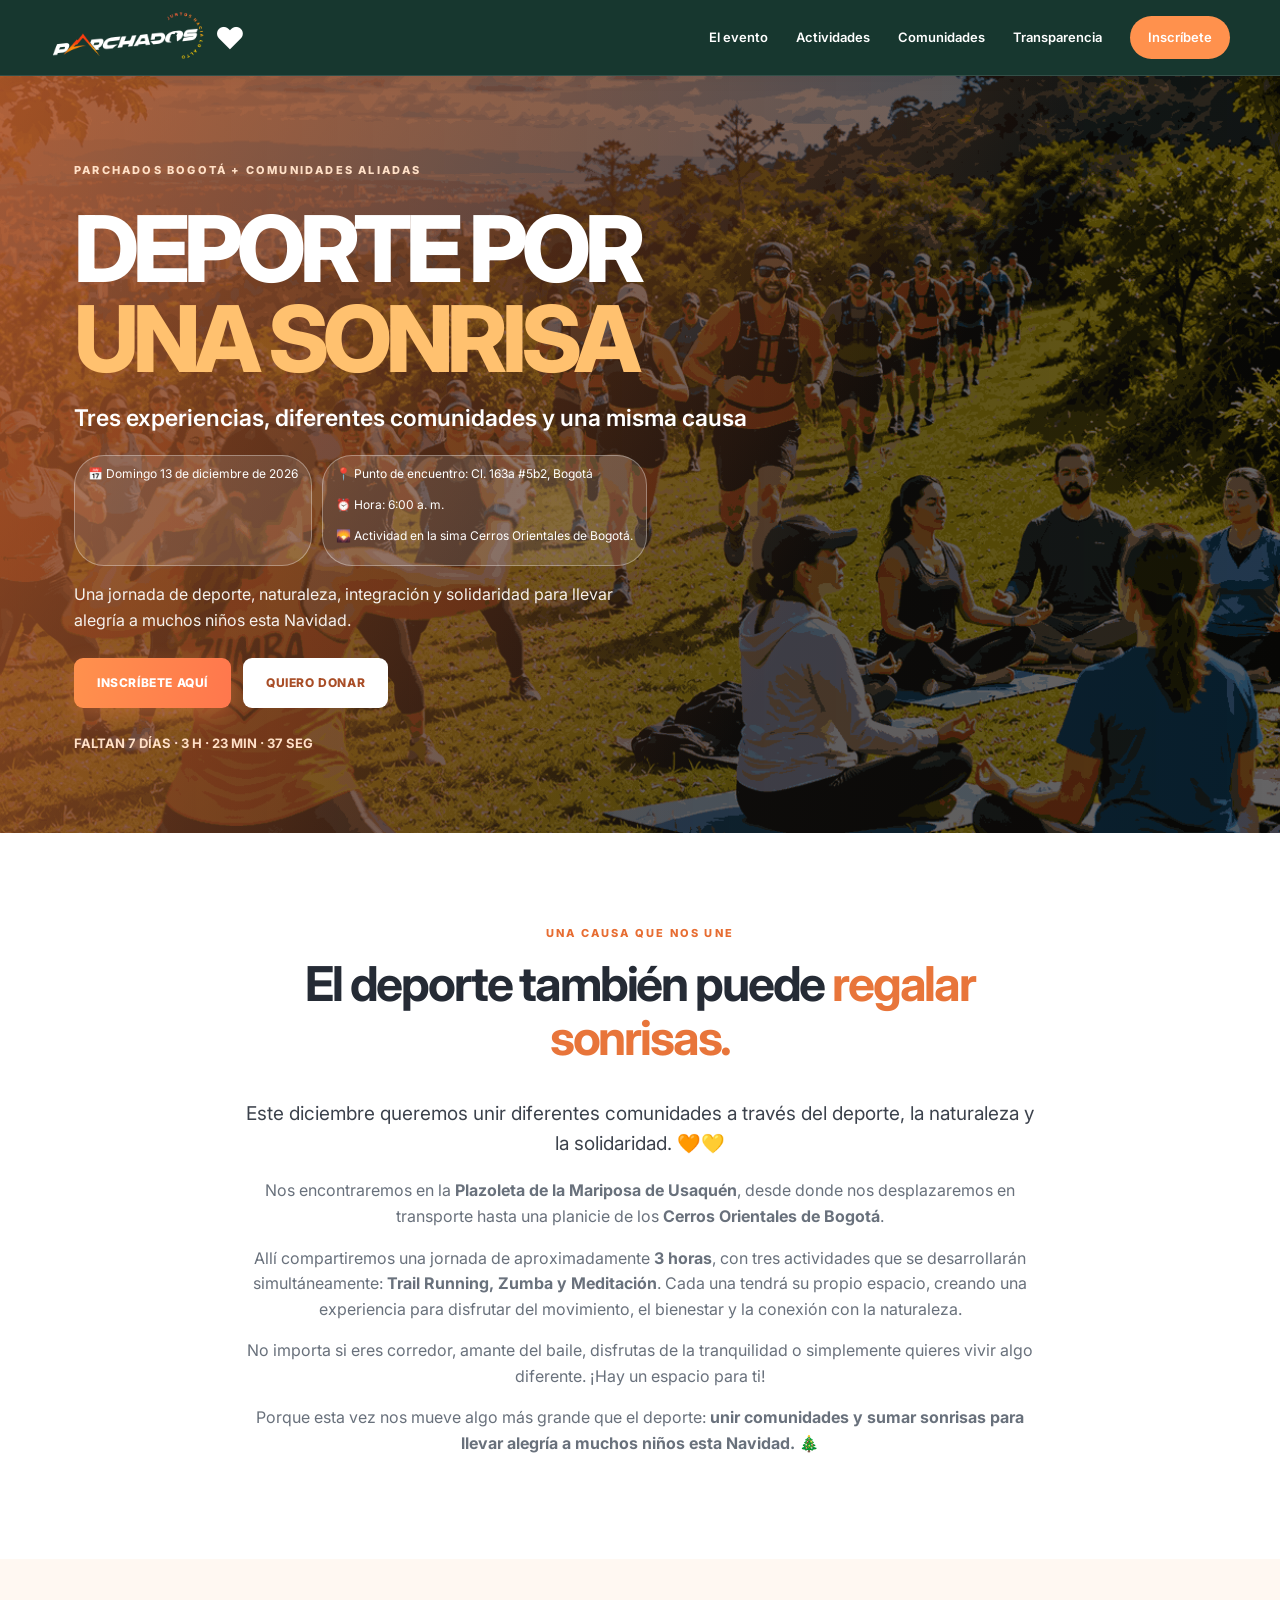
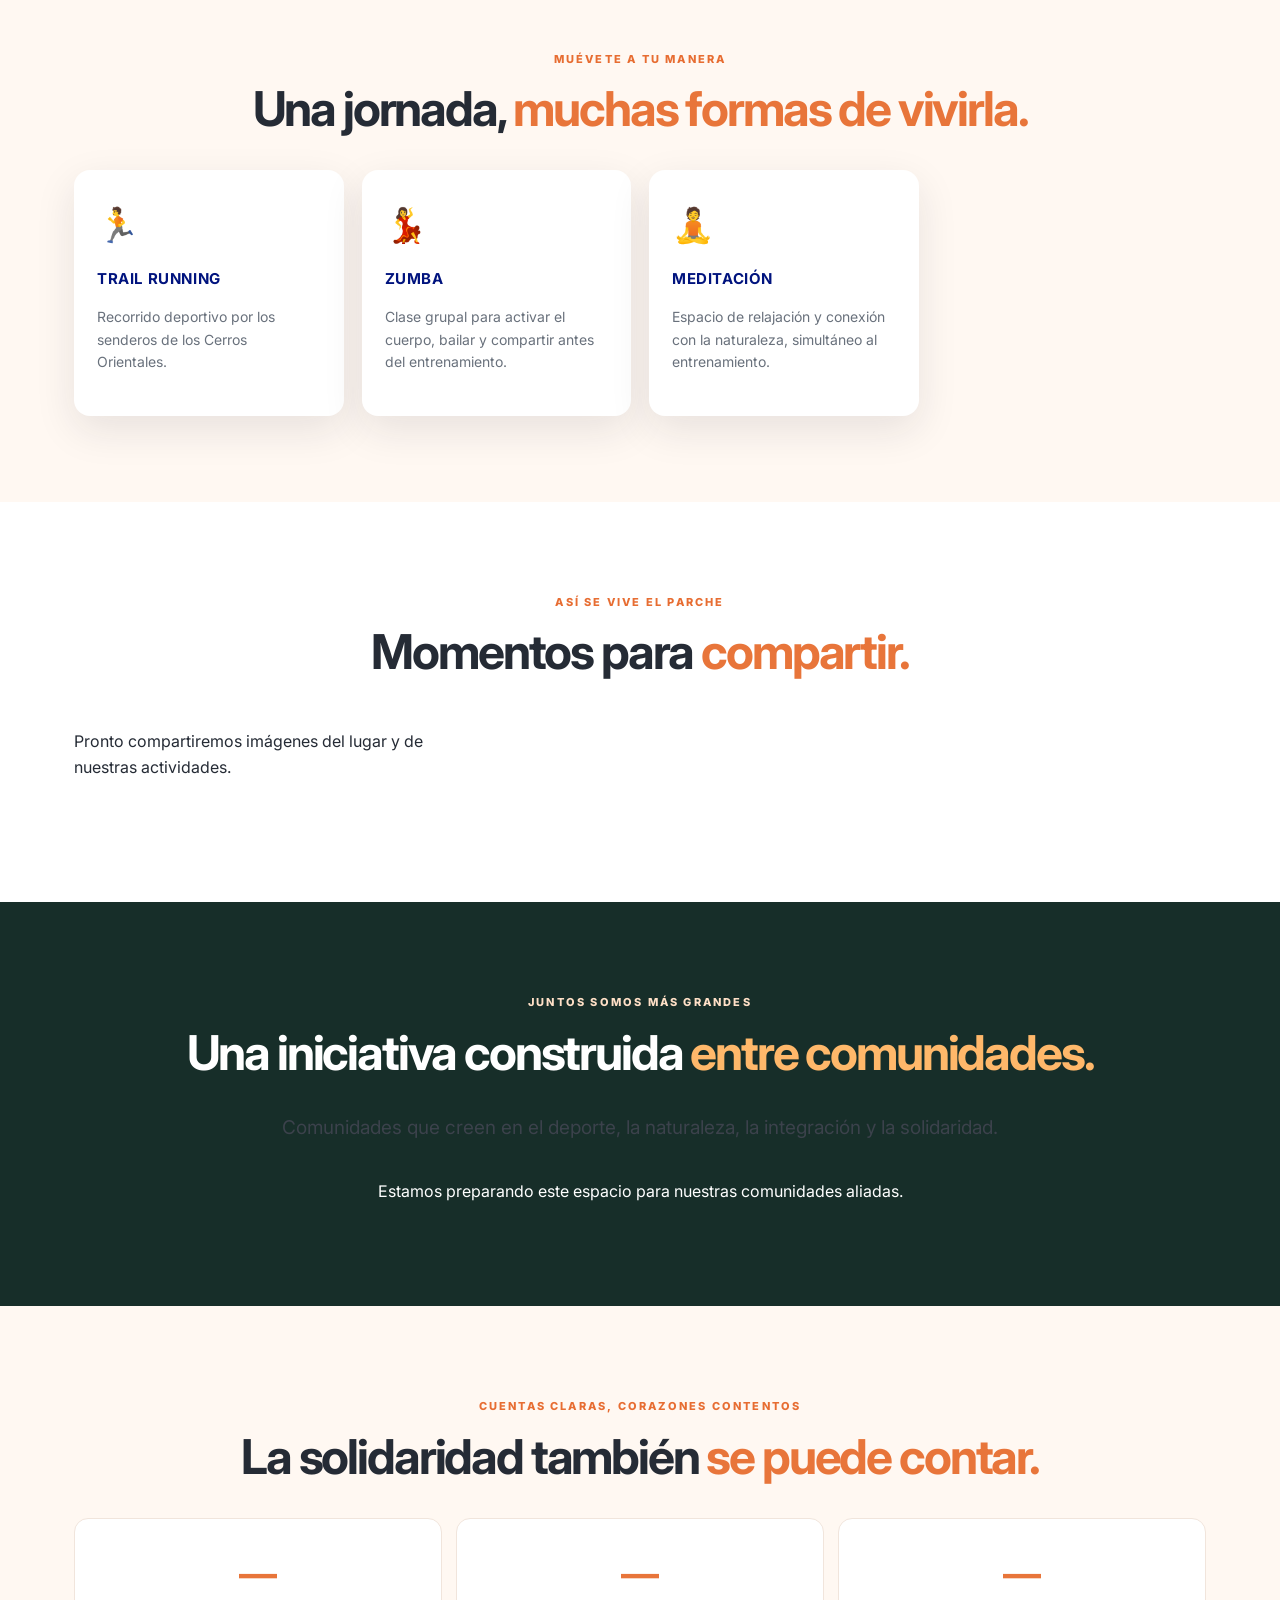
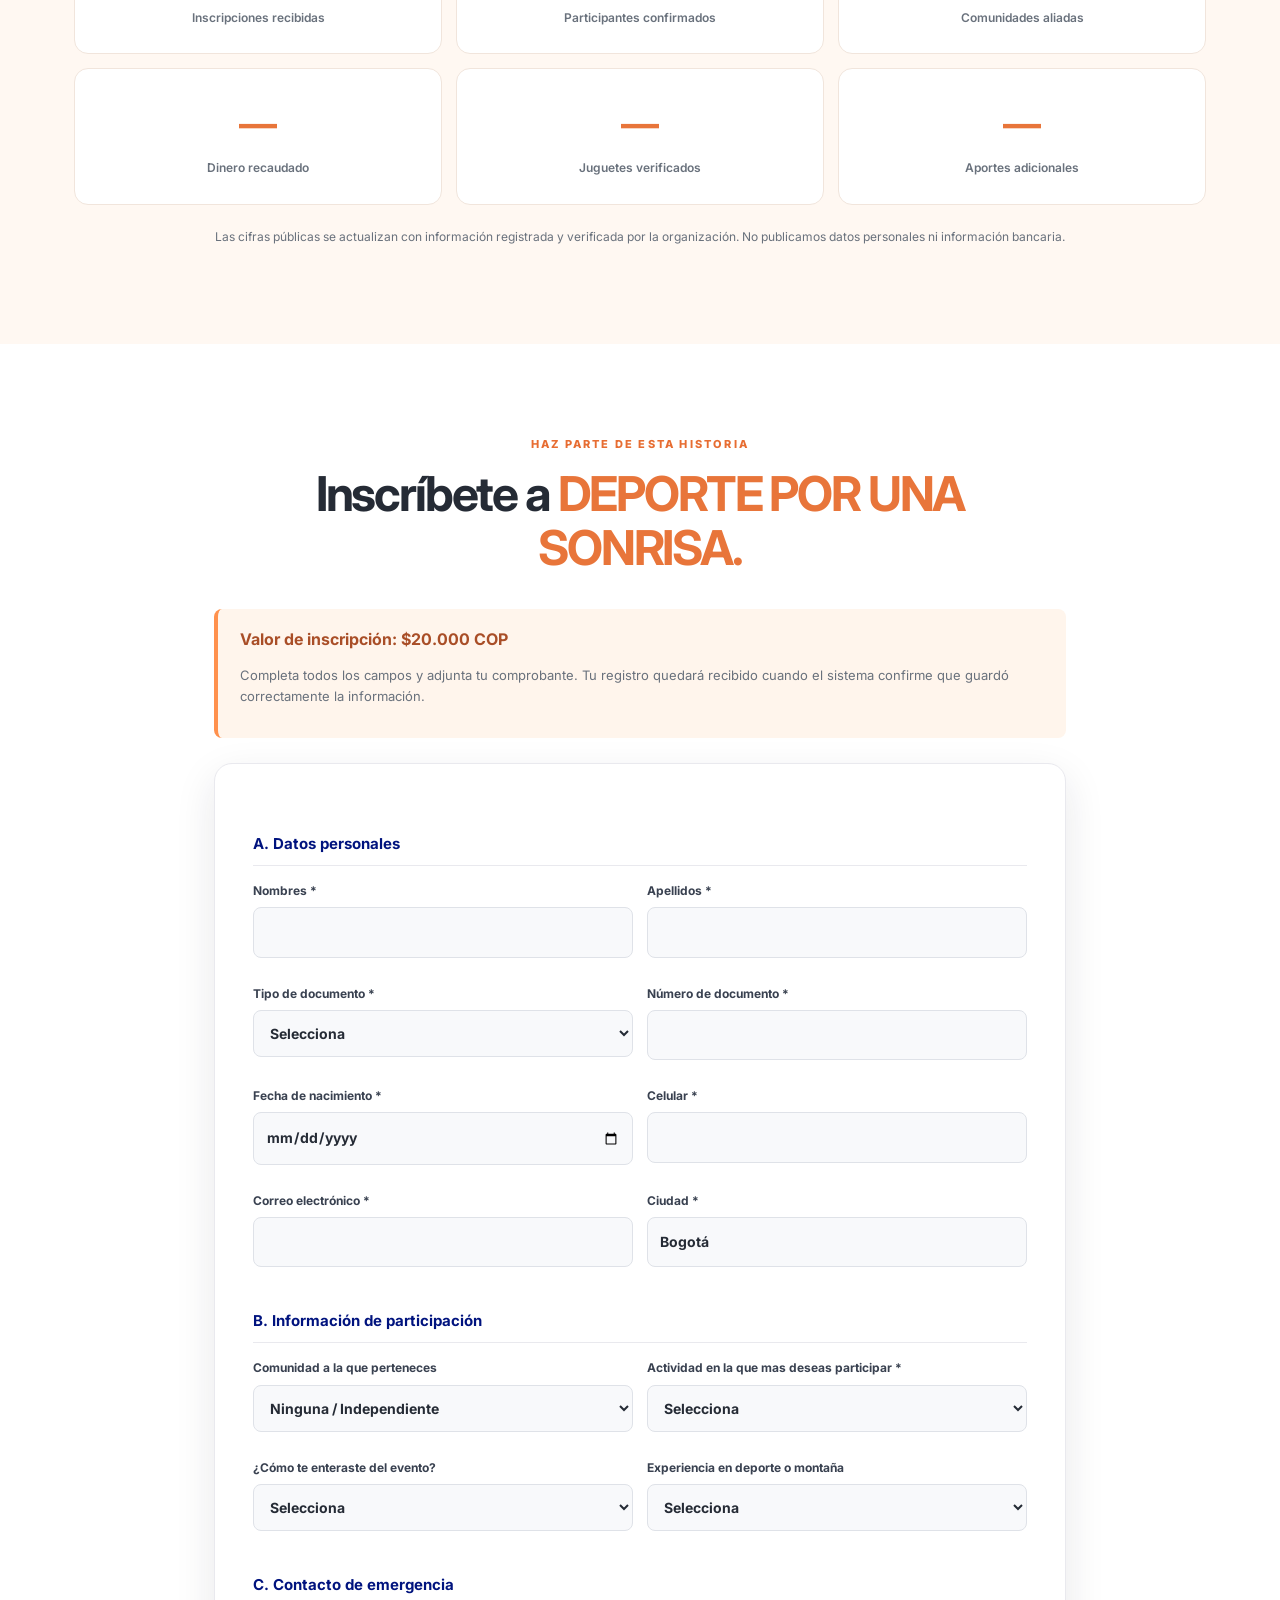
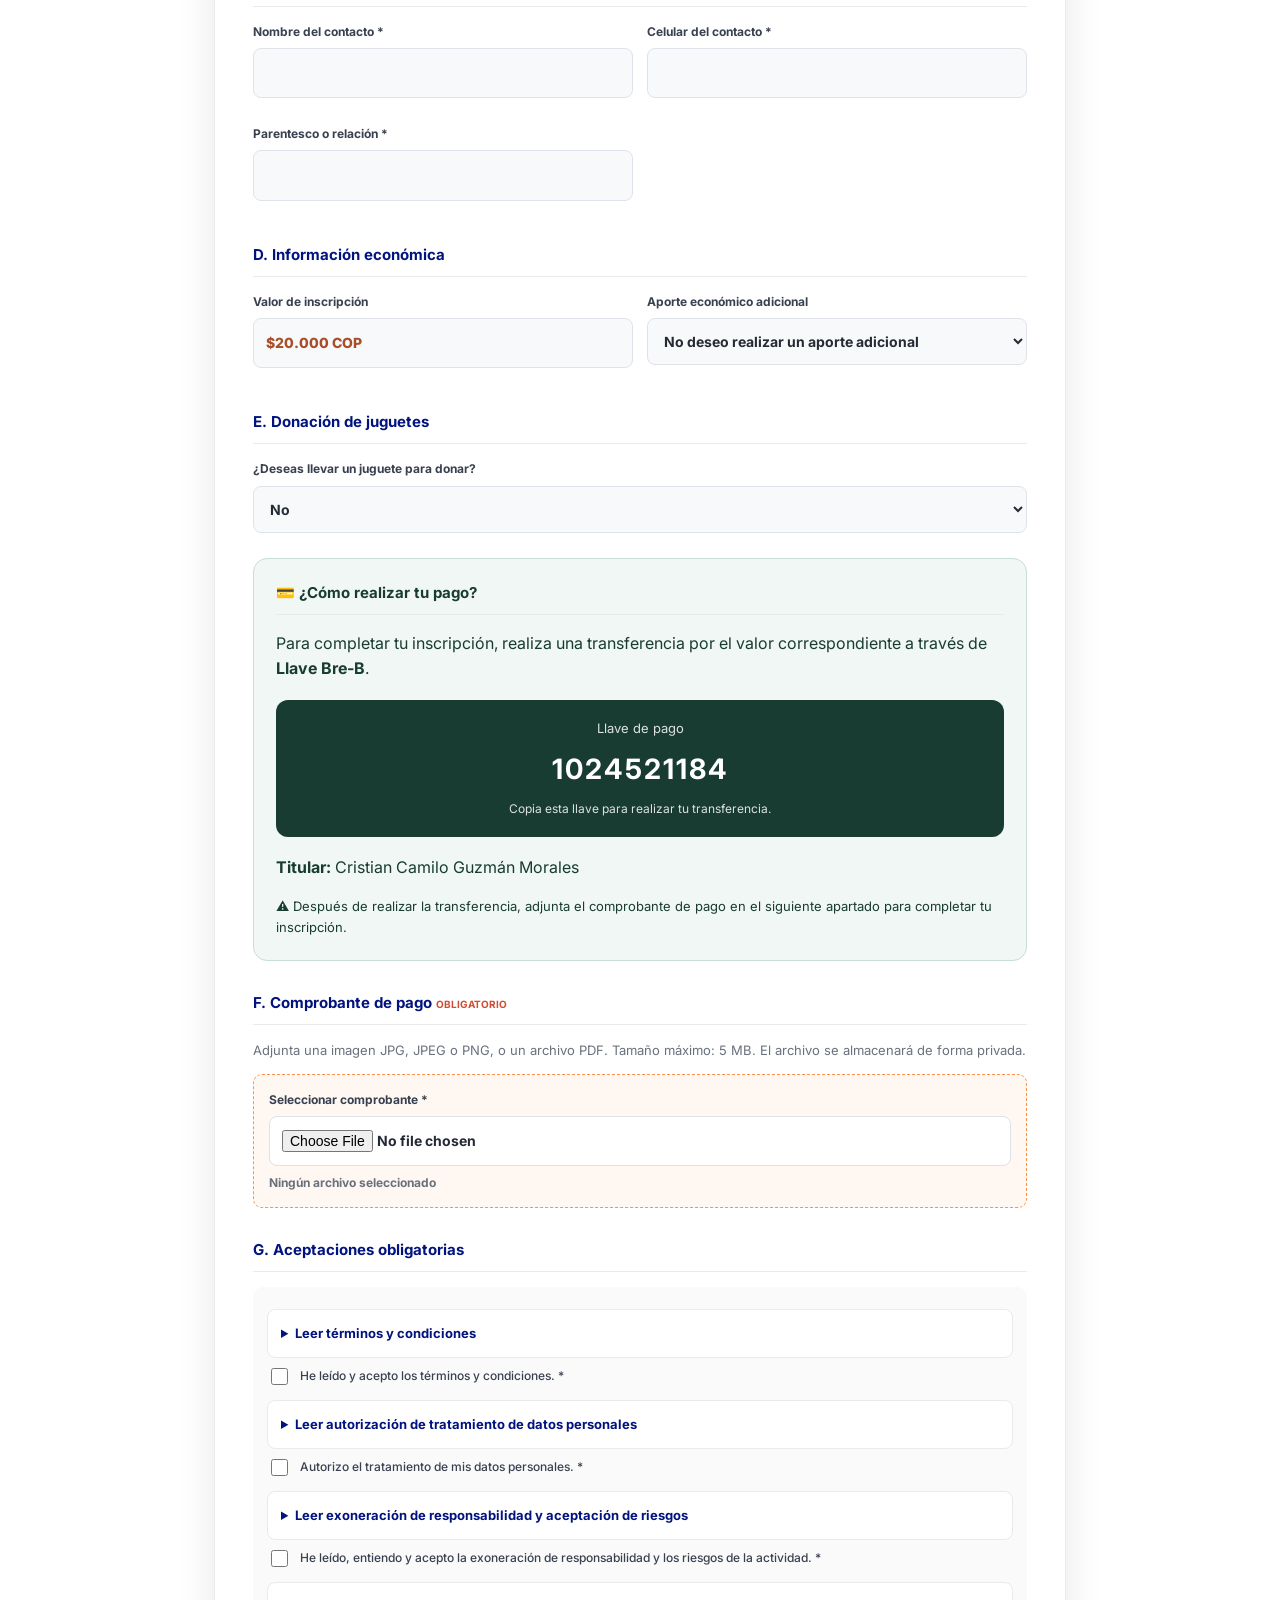
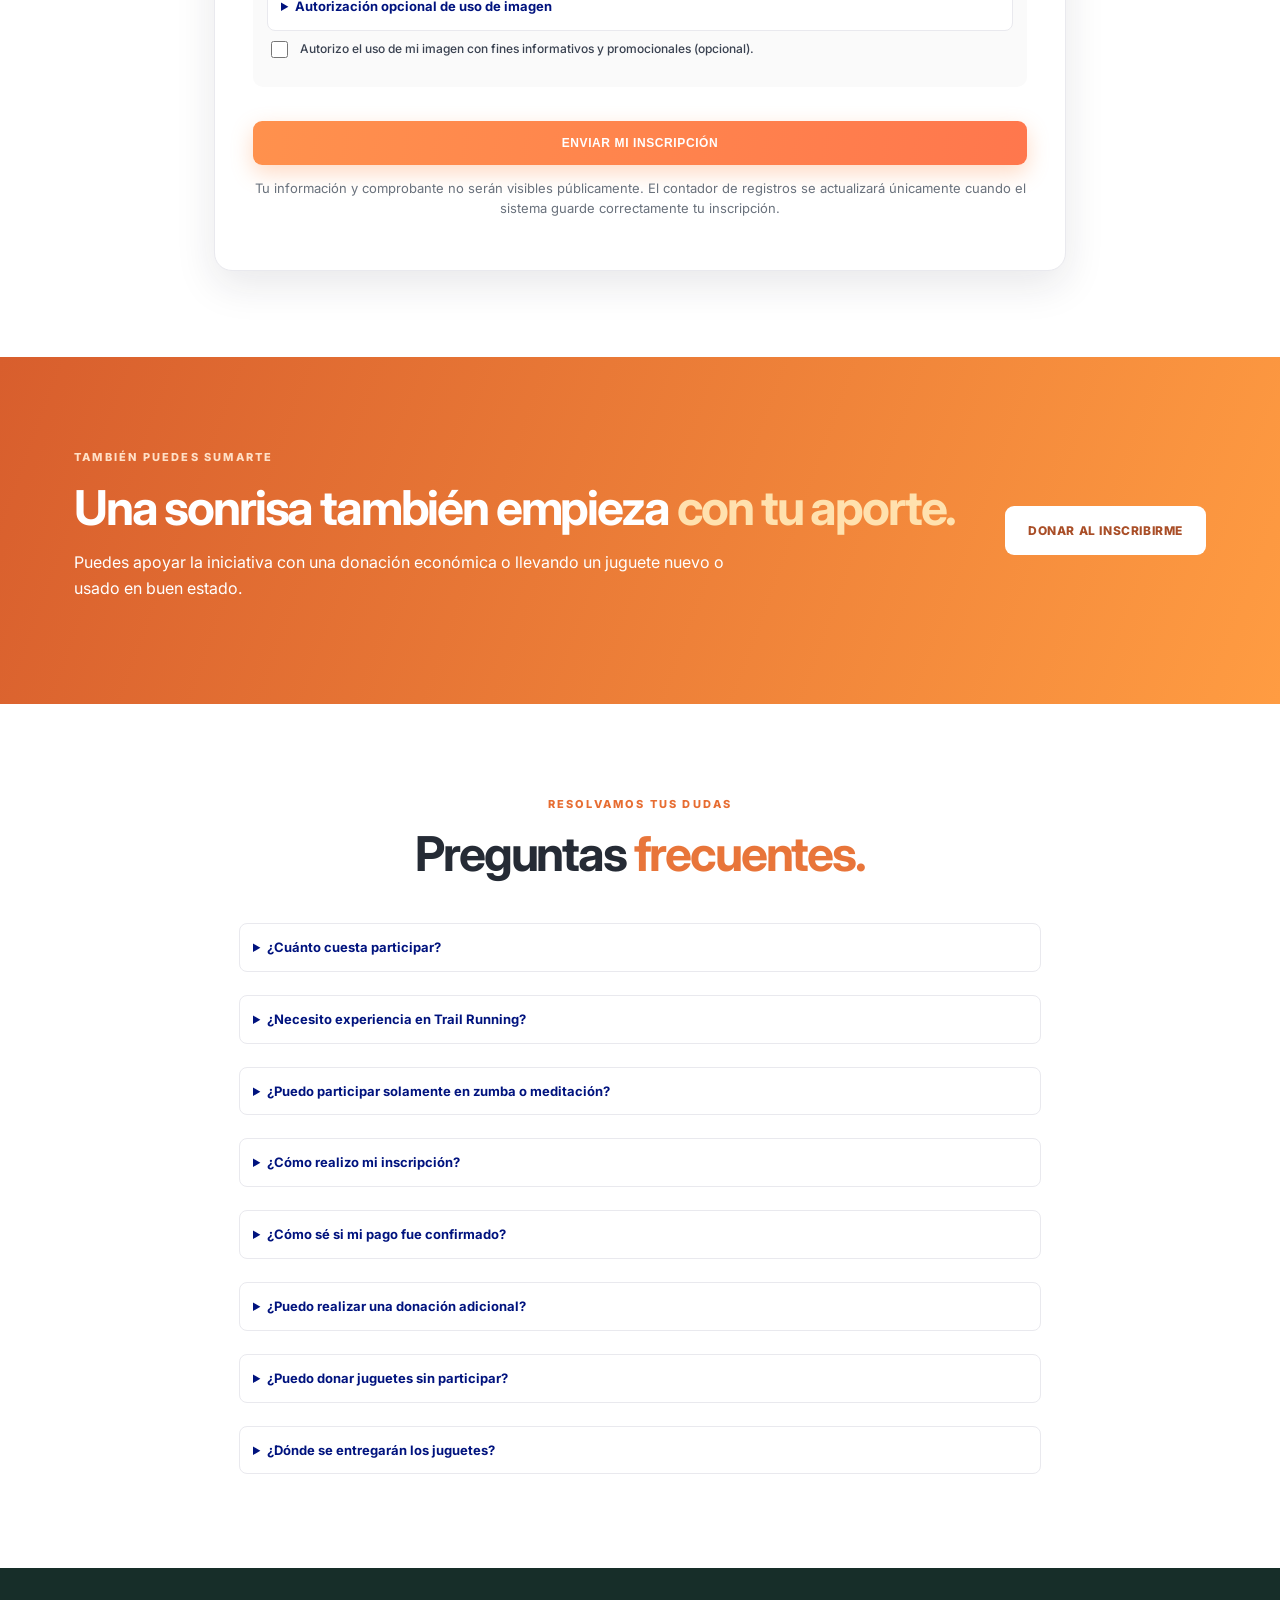
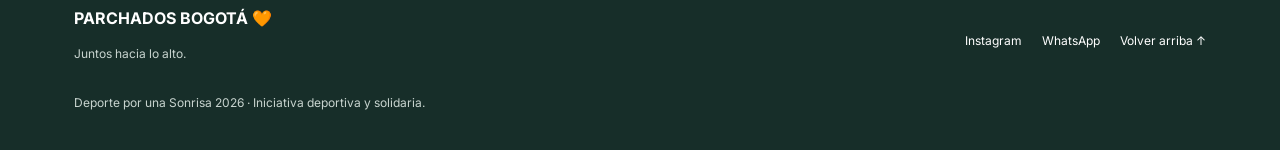
==== commit 059f33a0: "Add files via upload" ====
--- a/index.html
+++ b/index.html
@@ -25,7 +25,7 @@
   <title>Deporte por una Sonrisa 2026 | Parchados</title>
   <link rel="preconnect" href="https://fonts.googleapis.com">
   <link href="https://fonts.googleapis.com/css2?family=Inter:wght@400;500;600;700;800&display=swap" rel="stylesheet">
-  <link rel="stylesheet" href="styles.css?v=20261110-2">
+  <link rel="stylesheet" href="styles.css?v=20261110-3">
   
 </head>
 <body>
@@ -318,8 +318,8 @@
 
 <div class="modal" id="successModal" aria-hidden="true"><div class="modal-card"><div class="success-icon">✓</div><h2>¡Tu inscripción fue recibida!</h2><p>Gracias por sumarte a Deporte por una Sonrisa.</p><p>Tu código de inscripción es:</p><strong id="registrationCode" class="registration-code"></strong><p>Tu comprobante será revisado por la organización. Cuando el pago sea validado, recibirás la confirmación definitiva.</p><button class="btn btn-primary" id="closeModal">ENTENDIDO</button></div></div>
 
-<script src="config.js?v=20261110-2"></script>
-<script src="app.js?v=20261110-2"></script>
+<script src="config.js?v=20261110-3"></script>
+<script src="app.js?v=20261110-3"></script>
 <script>
 document.addEventListener("DOMContentLoaded", function () {
   const birthDate = document.getElementById("birthDate");
